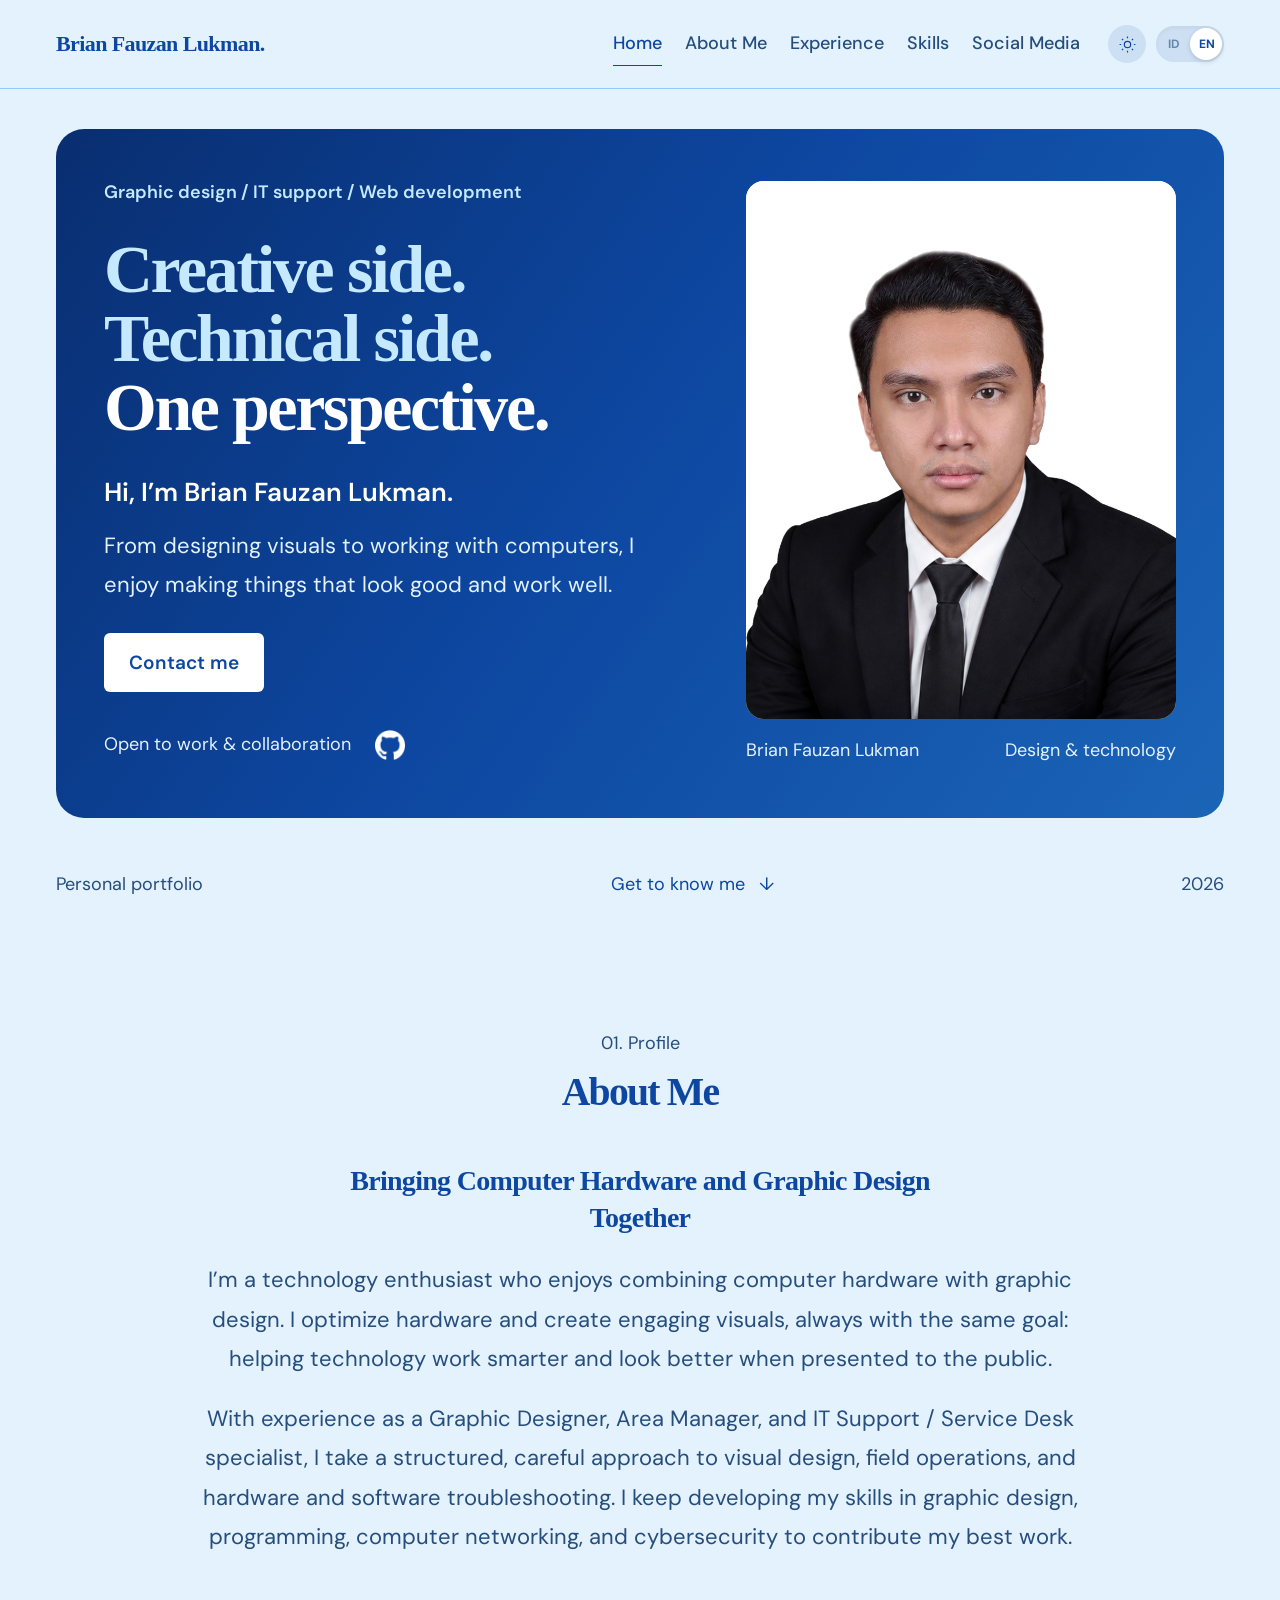
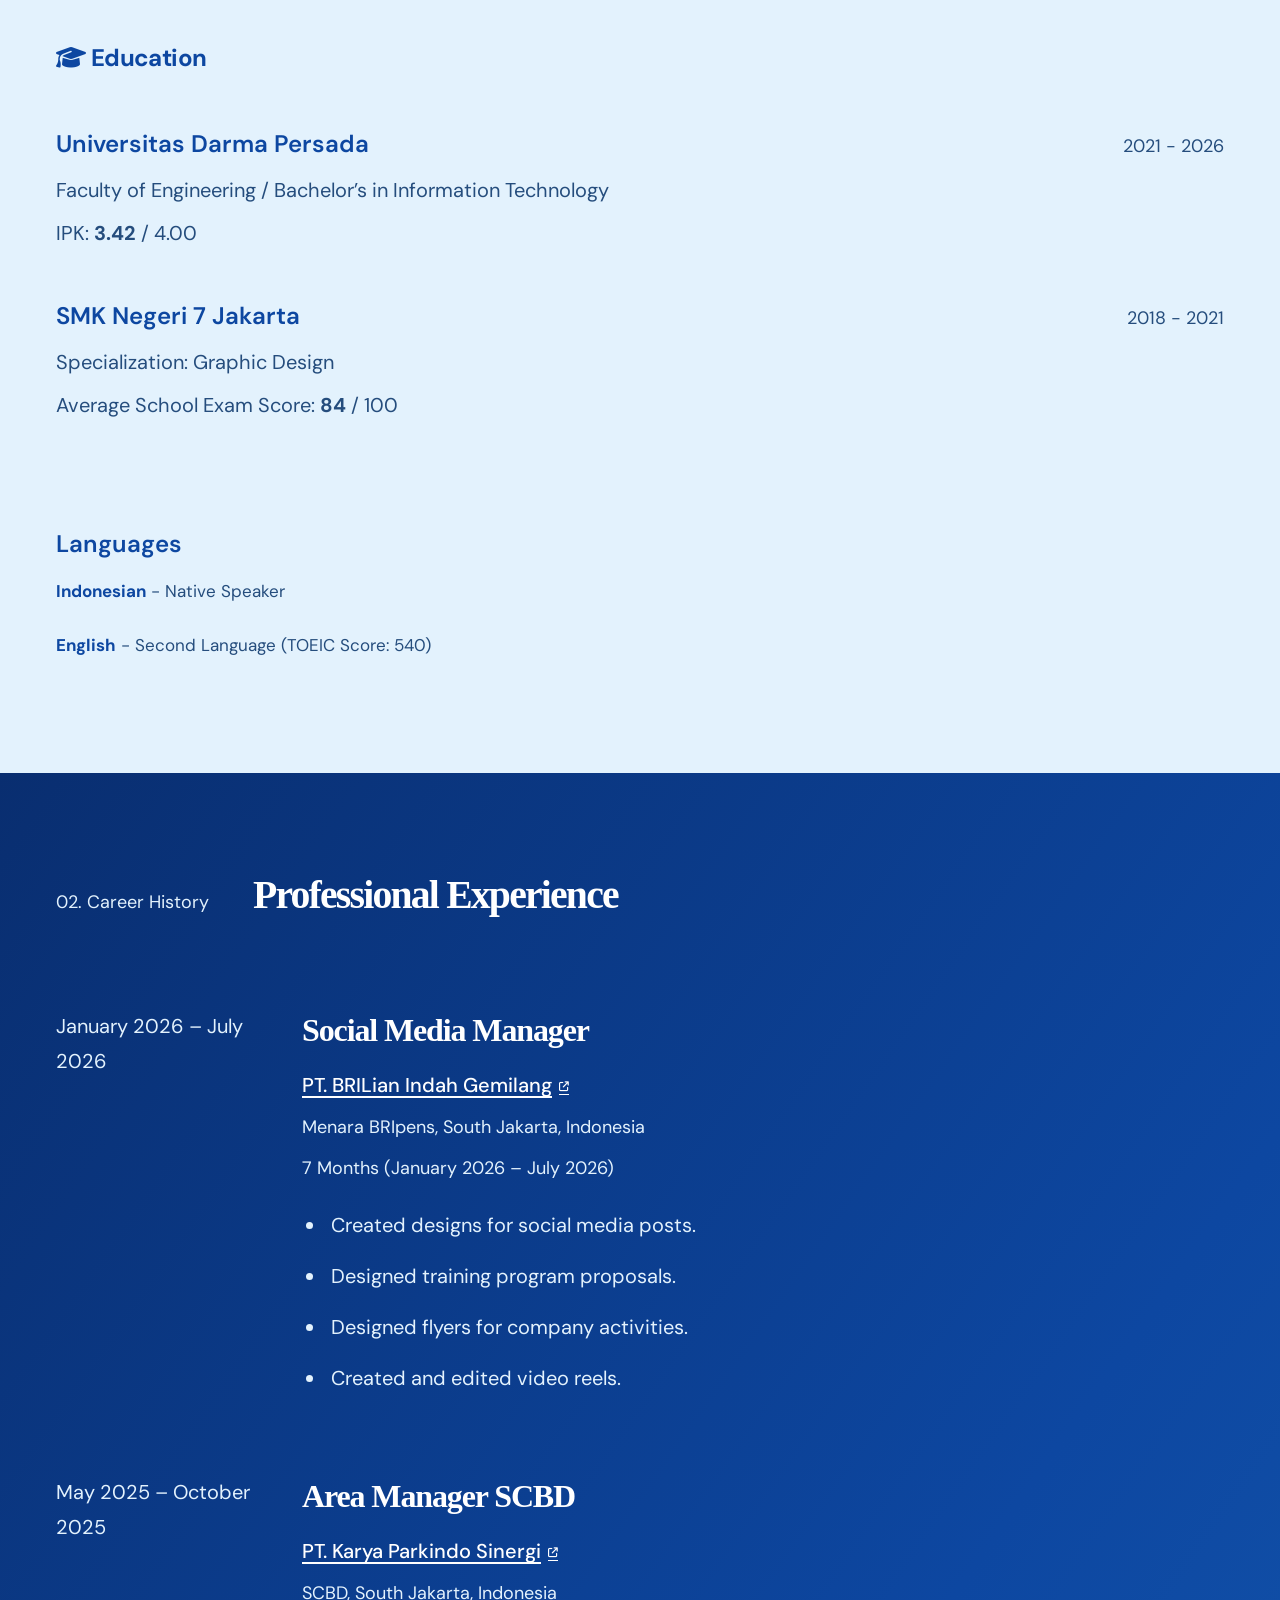
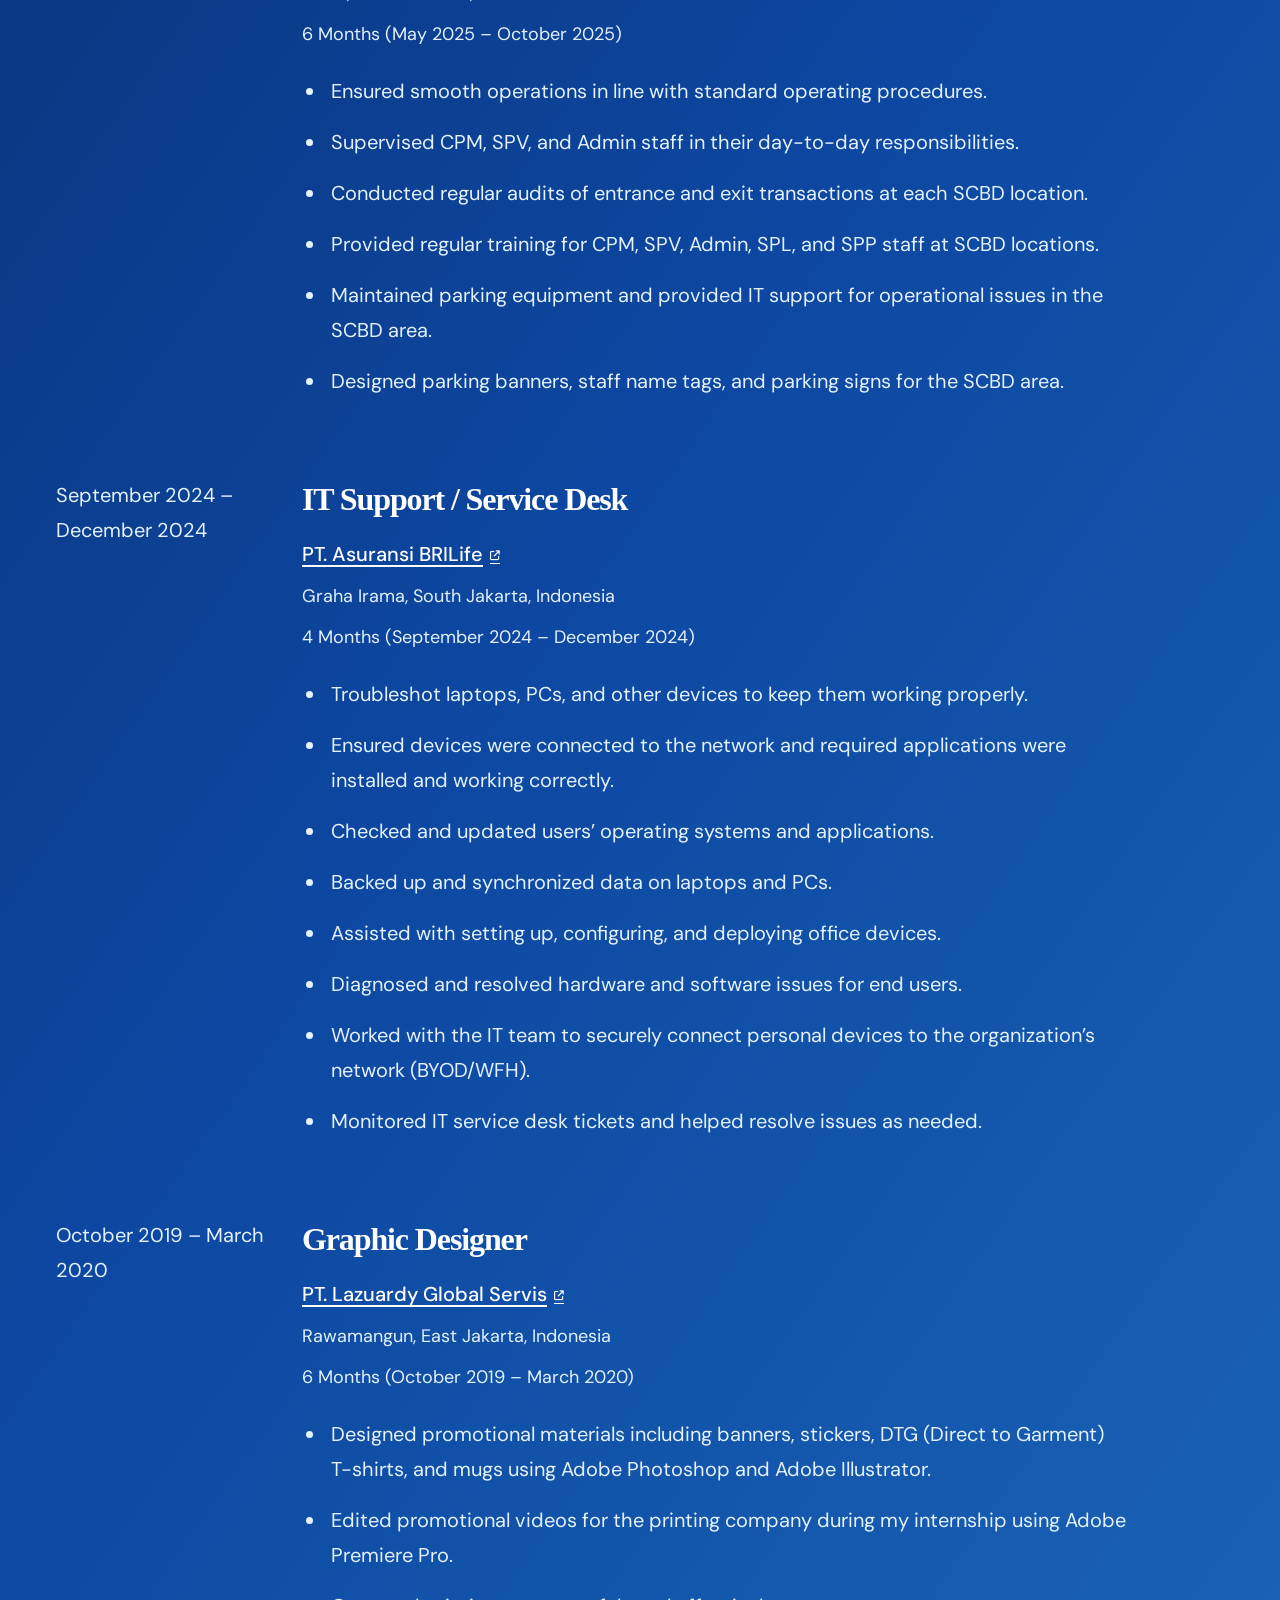
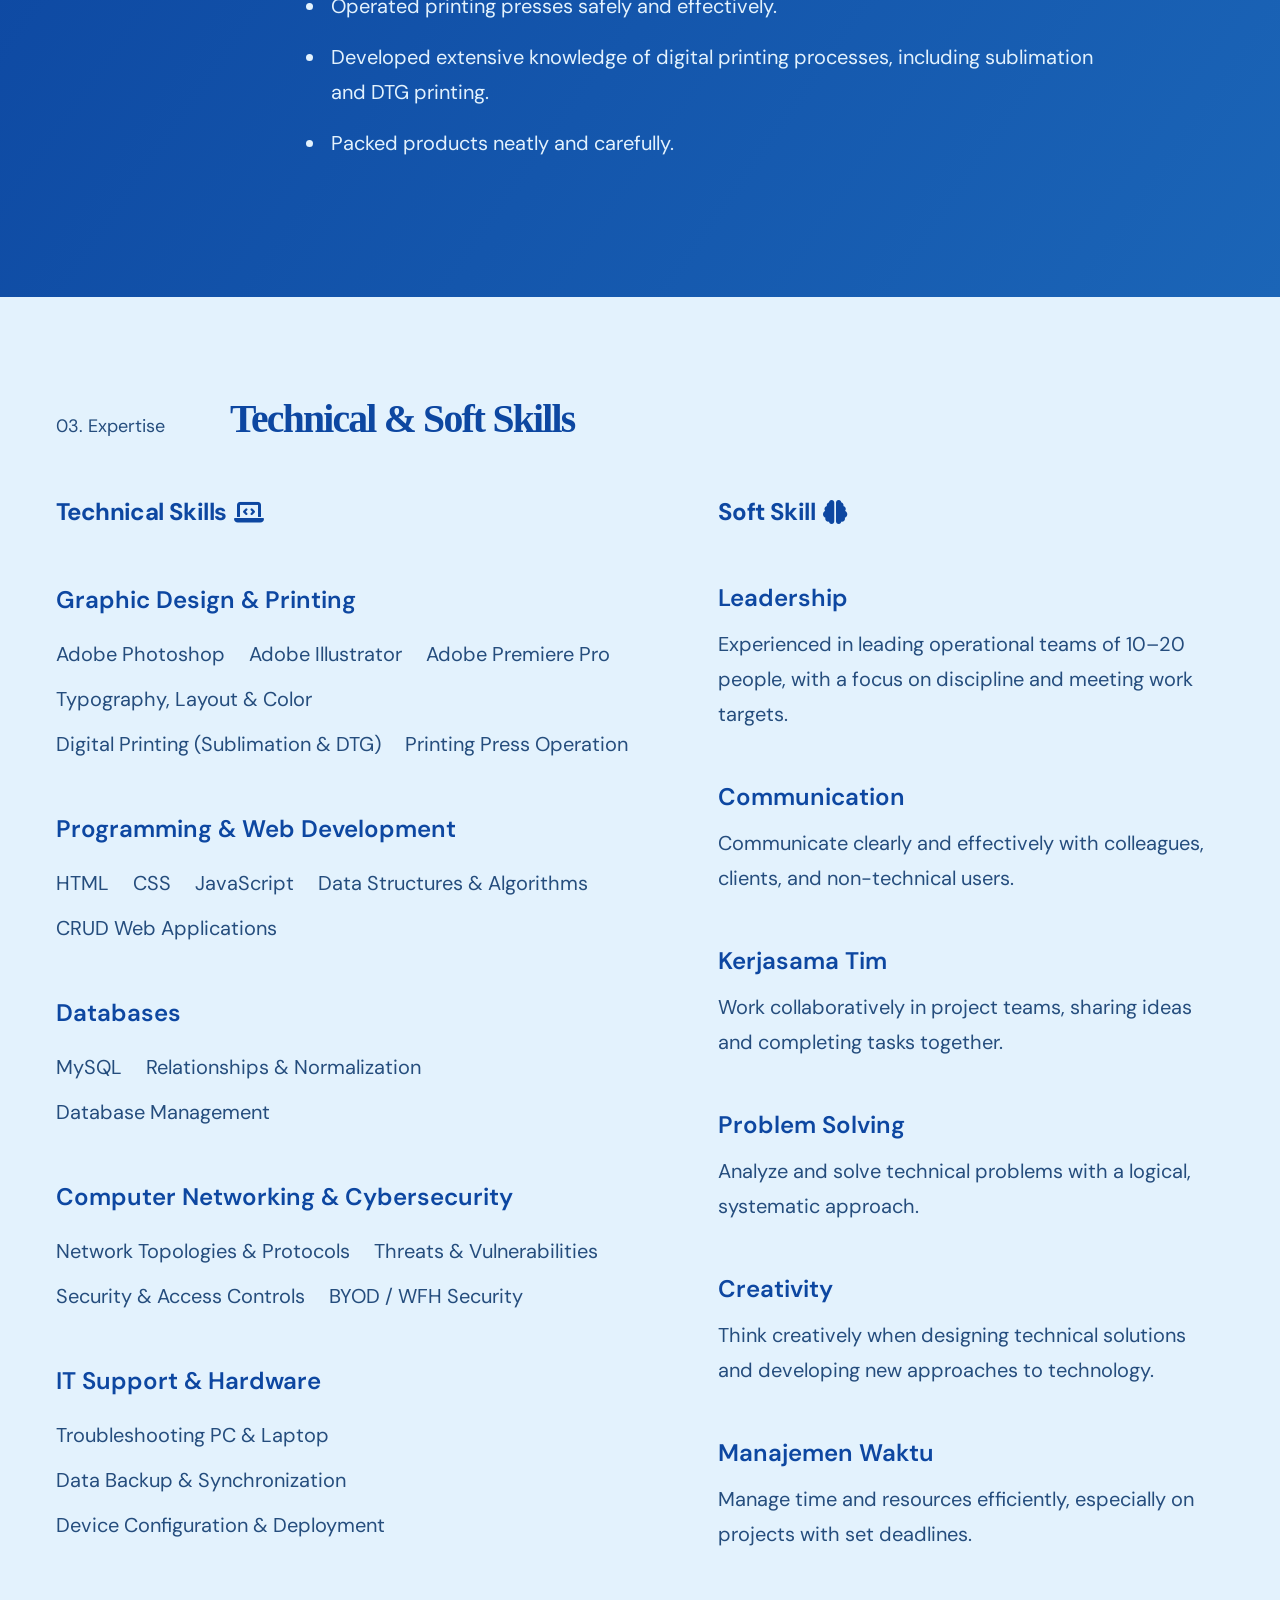
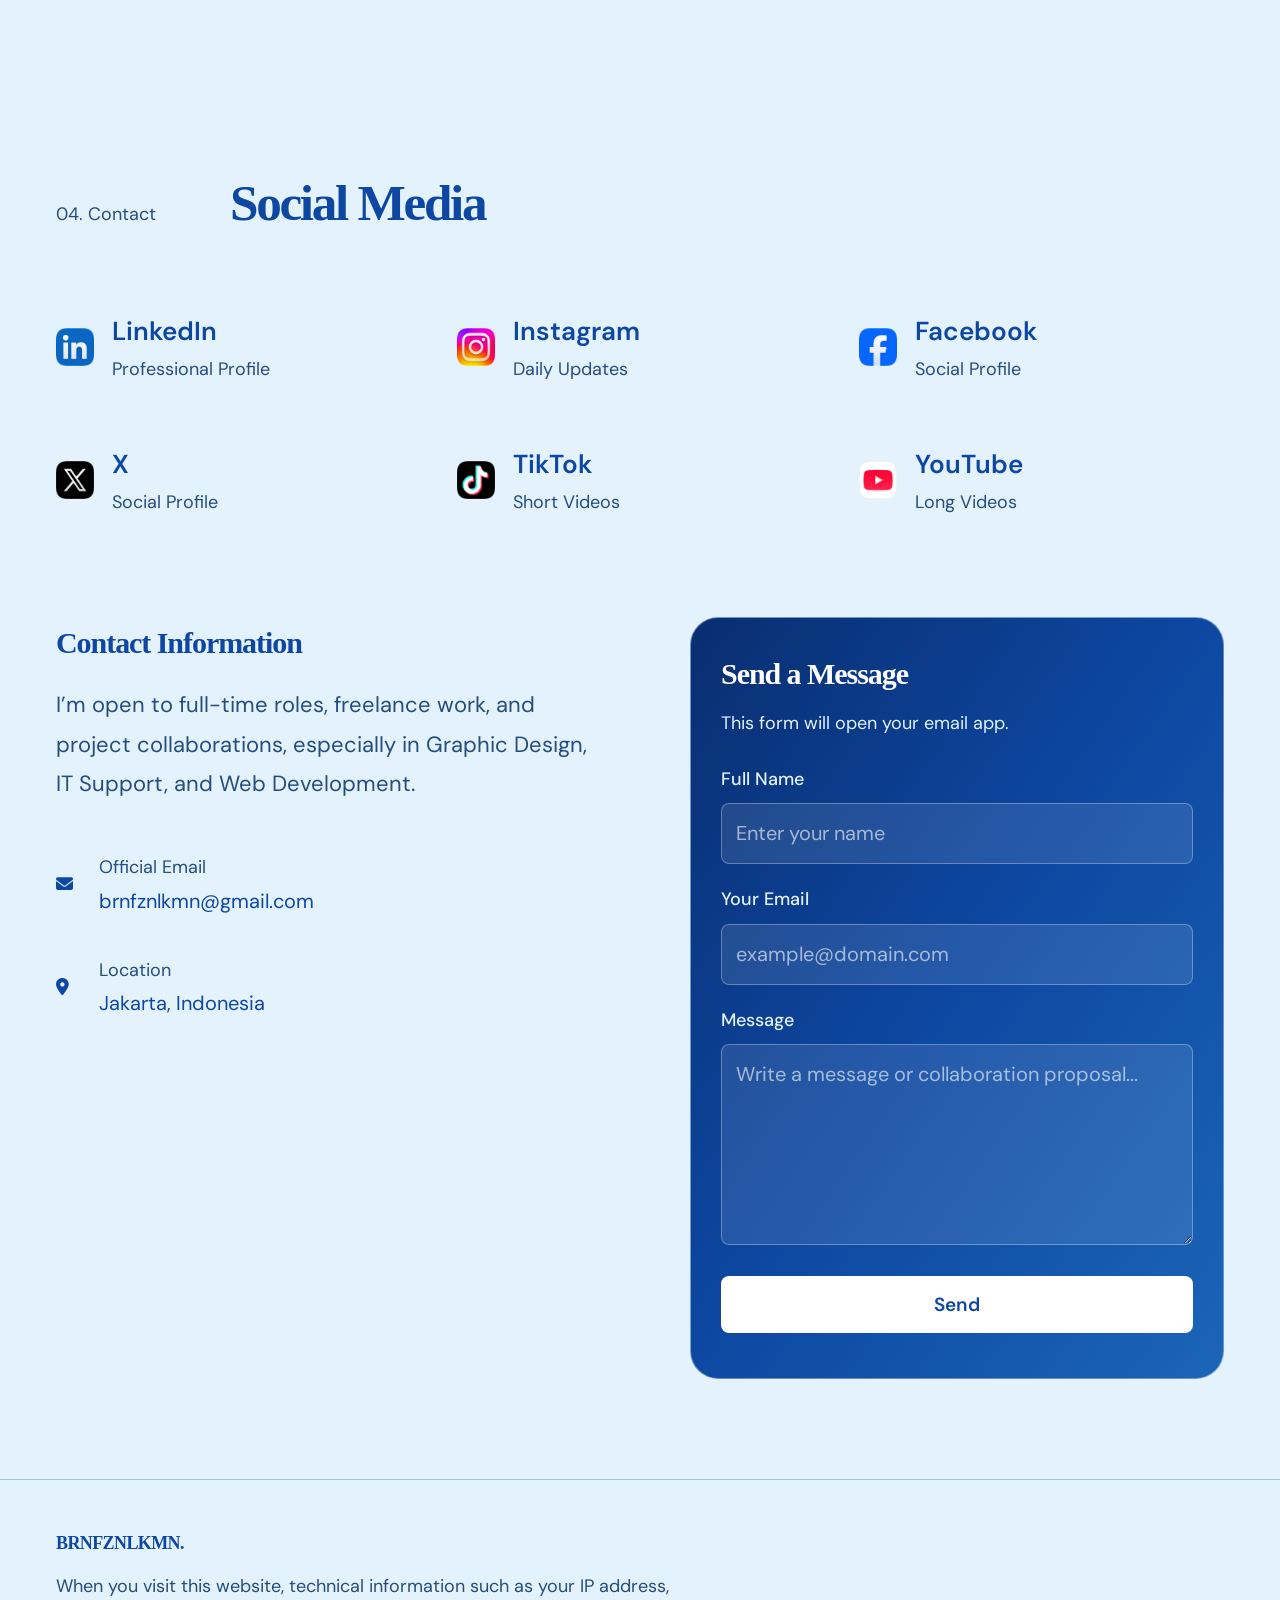
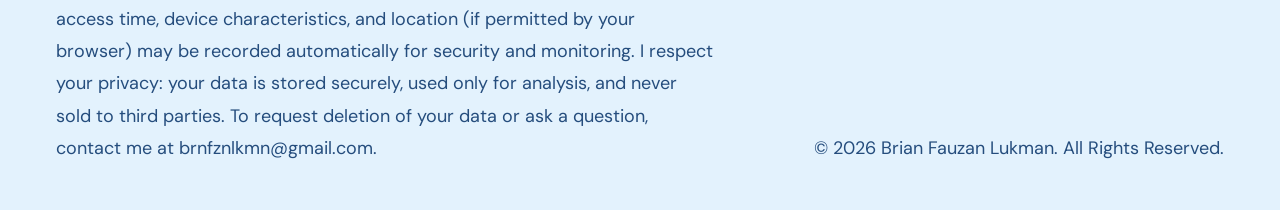
==== index.html @ 9081c6f4 "style: move skill column icons to the right of the text" ====
<!DOCTYPE html>
<html lang="id">

<head>
    <meta charset="UTF-8">
    <script src="language.js?v=languages-layout-12" defer></script>
    <script src="script.js?v=tracking-13" defer></script>
    <script>
        (function () {
            var theme = 'light';
            try { theme = localStorage.getItem('theme') === 'dark' ? 'dark' : 'light'; } catch {}
            document.documentElement.setAttribute('data-theme', theme);
        })();
    </script>
    <meta name="viewport" content="width=device-width, initial-scale=1.0">
    <meta name="description"
        content="Portfolio Profesional Brian Fauzan Lukman - Graphic Designer, IT Support, dan Web Developer. Alumni S1 Teknologi Informasi Universitas Darma Persada.">
    <meta name="author" content="Brian Fauzan Lukman">
    <title>Brian Fauzan Lukman</title>
    <link rel="preload" href="assets/fonts/bricolage-grotesque.woff2" as="font" type="font/woff2" crossorigin>
    <link rel="preload" href="assets/fonts/dm-sans.woff2" as="font" type="font/woff2" crossorigin>
    <link rel="stylesheet" href="https://cdnjs.cloudflare.com/ajax/libs/font-awesome/6.4.0/css/all.min.css">
    <link rel="stylesheet" href="portfolio.css?v=languages-11">
    <link rel="icon" href="assets/favicon.png">

</head>

<body>

    <a class="skip-link" href="#main-content">Langsung ke konten</a>

    <!-- Navigation Header -->
    <header class="navbar" id="navbar">
        <div class="nav-container">
            <a href="#hero" class="nav-logo" id="nav-logo">Brian Fauzan<span> Lukman.</span></a>
            <div class="nav-right-group">
                <nav class="nav-menu" id="nav-menu">
                    <ul>
                        <li><a href="#hero" class="nav-link active" id="link-hero">Beranda</a></li>
                        <li><a href="#about" class="nav-link" id="link-about">Tentang Saya</a></li>
                        <li><a href="#experience" class="nav-link" id="link-experience">Pengalaman</a></li>
                        <li><a href="#skills" class="nav-link" id="link-skills">Keahlian</a></li>
                        <li><a href="#contact" class="nav-link nav-btn" id="link-contact">Sosial Media</a></li>
                    </ul>
                </nav>
                <div class="nav-utilities">
                <button class="theme-toggle-btn" id="theme-toggle" aria-label="Ganti mode tampilan (terang/gelap)">
                    <svg class="theme-icon-sun" width="19" height="19" viewBox="0 0 24 24" fill="none" stroke="currentColor" stroke-width="1.5" aria-hidden="true"><circle cx="12" cy="12" r="4"/><path d="M12 2v2m0 16v2M2 12h2m16 0h2M5 5l1.5 1.5m11 11L19 19M5 19l1.5-1.5m11-11L19 5"/></svg>
                    <svg class="theme-icon-moon" width="19" height="19" viewBox="0 0 24 24" fill="none" stroke="currentColor" stroke-width="1.5" aria-hidden="true"><path d="M20 15.5A8.5 8.5 0 0 1 8.5 4a8.5 8.5 0 1 0 11.5 11.5Z"/></svg>
                </button>
                <button class="language-toggle-btn" id="language-toggle" type="button" aria-label="Ganti bahasa ke English">
                    <span lang="id" class="language-option language-option-id">ID</span>
                    <span class="language-divider" aria-hidden="true">/</span>
                    <span lang="en" class="language-option language-option-en">EN</span>
                </button>
                </div>
                <button class="mobile-nav-toggle" aria-label="Buka menu navigasi" aria-expanded="false" aria-controls="nav-menu" id="mobile-toggle">
                    <span class="bar"></span>
                    <span class="bar"></span>
                    <span class="bar"></span>
                </button>
            </div>
        </div>
    </header>

    <span id="language-status" class="visually-hidden" role="status" aria-live="polite"></span>
    <main id="main-content">
        <!-- Hero Section -->
        <section id="hero" class="hero-section">
            <div class="container hero-grid">
                <div class="hero-content">
                    <p class="hero-kicker">Desain grafis / IT support / Web development</p>
                    <h1 class="hero-title">Sisi kreatif.<br>Sisi teknis.<br><span>Satu perspektif.</span></h1>
                    <p class="hero-subtitle">Hai, saya Brian Fauzan Lukman.</p>
                    <p class="hero-description">
                        Dari merancang visual hingga menangani perangkat komputer, saya senang membuat sesuatu yang enak dilihat dan bekerja dengan baik.
                    </p>
                    <div class="hero-cta-group">
                        <a href="mailto:brnfznlkmn@gmail.com" class="btn btn-primary" id="hero-cta-contact">Hubungi saya</a>
                    </div>
                    <div class="hero-note">
                        <span>Terbuka untuk kesempatan kerja & kolaborasi</span>
                        <a href="https://github.com/brnfznlkmn" target="_blank" rel="noopener noreferrer" id="social-github" style="display:inline-flex; align-items:center; gap:8px;">
                            <img src="assets/icons/GitHub.png" alt="GitHub" style="width:30px; height:30px; filter: brightness(0) invert(1);" class="github-hero-icon">
                        </a>
                    </div>
                </div>
                <div class="hero-image-container">
                    <figure class="portrait">
                        <div class="avatar-wrapper">
                            <img src="assets/brian1.jpeg" alt="Potret Brian Fauzan Lukman" class="avatar-img" id="avatar-img" width="2000" height="2000" fetchpriority="high">
                        </div>
                        <figcaption><span>Brian Fauzan Lukman</span><span>Desain & teknologi</span></figcaption>
                    </figure>
                </div>
            </div>
            <div class="container hero-bottom"><span>Portofolio pribadi</span><a href="#about" id="scroll-to-about">Kenali saya lebih dekat <span aria-hidden="true">↓</span></a><span>2026</span></div>
        </section>

        <!-- About Section -->
        <section id="about" class="about-section section-padding">
            <div class="container">
                <div class="section-header" style="justify-content: center; text-align: center; flex-direction: column; align-items: center; gap: 10px;">
                    <span class="section-tag">01. Profil</span>
                    <h2 class="section-title">Tentang Saya</h2>
                                    </div>
                <!-- Row 1: Bio & Key Stats -->
                <div class="about-overview-grid">
                    <div class="about-bio">
                        <h3 class="about-highlight-title">Memadukan Kekuatan Perangkat Keras Komputer dengan Dunia Kreatif Desain Grafis</h3>
                        <p class="about-p">
                            Saya adalah seorang penggemar teknologi yang senang memadukan kekuatan perangkat keras komputer dengan dunia kreatif desain grafis. Saya dapat mengoptimalkan perangkat keras dan mendesain visual yang menarik, dengan tujuan yang selalu sama: membuat teknologi bekerja lebih cerdas dan terlihat lebih baik untuk dipromosikan ke publik.
                        </p>
                        <p class="about-p">
                            Berbekal pengalaman sebagai Graphic Designer, Area Manager, hingga IT Support / Service Desk, saya terbiasa bekerja secara terstruktur dan teliti dalam menangani desain visual, operasional lapangan, maupun troubleshooting perangkat keras dan lunak. Saya terus mengembangkan kemampuan di bidang desain grafis, pemrograman, jaringan komputer, dan keamanan siber untuk memberikan kontribusi terbaik.
                        </p>
                    </div>
                </div>

                <!-- Row 2: Detailed Cards Grid -->
                <div class="about-details-grid">
                    <!-- Left Column: Education -->
                    <div class="education-column">
                        <h4 class="sub-section-title"><i class="fa-solid fa-graduation-cap"></i> Riwayat Pendidikan</h4>
                        <div class="education-card-container">
                            <a href="https://unsada.ac.id/" class="edu-card" target="_blank" rel="noopener noreferrer">
                                <div class="edu-logo-wrapper">
                                    <i class="fa-solid fa-university"></i>
                                </div>
                                <div class="edu-details">
                                    <div class="edu-header">
                                        <h5>Universitas Darma Persada</h5>
                                        <span class="badge badge-accent">2021 - 2026</span>
                                    </div>
                                    <p class="edu-sub">Fakultas Teknik — S1 Teknologi Informasi</p>
                                    <p class="edu-score">IPK: <strong>3.42</strong> / 4.00</p>
                                </div>
                            </a>
                            <a href="https://smkn7jakarta.sch.id/" class="edu-card" target="_blank" rel="noopener noreferrer">
                                <div class="edu-logo-wrapper">
                                    <i class="fa-solid fa-school"></i>
                                </div>
                                <div class="edu-details">
                                    <div class="edu-header">
                                        <h5>SMK Negeri 7 Jakarta</h5>
                                        <span class="badge">2018 - 2021</span>
                                    </div>
                                    <p class="edu-sub">Kompetensi Keahlian: Desain Grafis</p>
                                    <p class="edu-score">Rata-rata Ujian Sekolah: <strong>84</strong> / 100</p>
                                </div>
                            </a>
                        </div>
                    </div>

                    <div class="skills-info-column">
                        <div class="about-cards-subgrid">

                            <div class="about-interactive-card full-width-card">
                                <div class="card-icon-header text-teal">
                                    <i class="fa-solid fa-language"></i>
                                </div>
                                <h3>Bahasa</h3>
                                <ul class="clean-list" style="display:flex;flex-direction:column;gap:12px;">
                                    <li style="font-size: 17px; color: var(--muted);"><strong style="color: var(--ink);">Bahasa Indonesia</strong> - <span>Aktif (Native)</span></li>
                                    <li style="font-size: 17px; color: var(--muted);"><strong style="color: var(--ink);">Bahasa Inggris</strong> - <span>Bahasa Kedua (Skor TOEIC 540)</span></li>
                                </ul>
                            </div>
                        </div>
                    </div>
                </div>
            </div>
        </section>

        <!-- Experience Section -->
        <section id="experience" class="experience-section section-padding alt-bg">
            <div class="container">
                <div class="section-header">
                    <span class="section-tag">02. Riwayat Karir</span>
                    <h2 class="section-title">Pengalaman Profesional</h2>
                                    </div>

                <div class="timeline">

                    <!-- Timeline Item 1 - Graphic Designer / Social Media Manager -->
                    <div class="timeline-item">
                                                <div class="timeline-date">Januari 2026 – Juli 2026</div>

                        <div class="timeline-content card-glow">

                            <div class="timeline-header">
                                <h3 class="job-title">Social Media Manager</h3>
                                <h4 class="company-name"><a href="https://bridgeindonesia.id/" target="_blank" rel="noopener noreferrer">PT. BRILian Indah Gemilang <i class="fa-solid fa-arrow-up-right-from-square"></i></a></h4>
                            </div>

                            <span class="location-badge">
                                <i class="fa-solid fa-location-arrow"></i>
                                Menara BRIpens, Jakarta Selatan, Indonesia
                            </span>

                            <div class="duration-badge">
                                <i class="fa-regular fa-clock"></i>
                                7 Bulan (Januari 2026 – Juli 2026)
                            </div>

                            <ul class="job-duties">
                                <li>
                                    Membuat desain untuk keperluan posting digital di sosial media.
                                </li>
                                <li>
                                    Membuat desain proposal training program.
                                </li>
                                <li>
                                    Desain flyer untuk kegiatan perusahaan.
                                </li>
                                <li>
                                    Membuat konten reels & mengedit video reels.
                                </li>
                            </ul>

                        </div>
                    </div>

                    <!-- Timeline Item 2 - Area Manager SCBD -->
                    <div class="timeline-item">
                                                <div class="timeline-date">Mei 2025 – Oktober 2025</div>

                        <div class="timeline-content card-glow">

                            <div class="timeline-header">
                                <h3 class="job-title">Area Manager SCBD</h3>
                                <h4 class="company-name"><a href="https://www.instagram.com/asiaparking.indonesia/" target="_blank" rel="noopener noreferrer">PT. Karya Parkindo Sinergi <i class="fa-solid fa-arrow-up-right-from-square"></i></a></h4>
                            </div>

                            <span class="location-badge">
                                <i class="fa-solid fa-location-arrow"></i>
                                SCBD, Jakarta Selatan, Indonesia
                            </span>

                            <div class="duration-badge">
                                <i class="fa-regular fa-clock"></i>
                                6 Bulan (Mei 2025 – Oktober 2025)
                            </div>

                            <ul class="job-duties">
                                <li>
                                    Memastikan operasional berjalan lancar sesuai SOP yang berlaku.
                                </li>
                                <li>
                                    Melakukan pengawasan terhadap CPM, SPV, dan Admin dalam melaksanakan tugas dan fungsinya.
                                </li>
                                <li>
                                    Melakukan audit rutin di setiap lokasi SCBD terkait transaksi di pintu masuk dan keluar sesuai sistem.
                                </li>
                                <li>
                                    Melakukan training rutin terhadap setiap CPM, SPV, Admin, SPL, dan SPP untuk lokasi SCBD.
                                </li>
                                <li>
                                    Melakukan maintenance asset parkir & sebagai IT Support jika terjadi masalah operasional pada area SCBD.
                                </li>
                                <li>
                                    Membuat desain banner parkir, nametag petugas, dan rambu parkir pada area SCBD.
                                </li>
                            </ul>

                        </div>
                    </div>

                    <!-- Timeline Item 3 - IT Support / Service Desk -->
                    <div class="timeline-item">
                                                <div class="timeline-date">September 2024 – Desember 2024</div>

                        <div class="timeline-content card-glow">

                            <div class="timeline-header">
                                <h3 class="job-title">IT Support / Service Desk</h3>
                                <h4 class="company-name"><a href="https://www.brilife.co.id/en/web/guest/about-us" target="_blank" rel="noopener noreferrer">PT. Asuransi BRILife <i class="fa-solid fa-arrow-up-right-from-square"></i></a></h4>
                            </div>

                            <span class="location-badge">
                                <i class="fa-solid fa-location-arrow"></i>
                                Graha Irama, Jakarta Selatan, Indonesia
                            </span>

                            <div class="duration-badge">
                                <i class="fa-regular fa-clock"></i>
                                4 Bulan (September 2024 – Desember 2024)
                            </div>

                            <ul class="job-duties">
                                <li>
                                    Membantu troubleshooting masalah pada laptop, PC, dan perangkat lainnya serta memastikan perangkat berfungsi normal.
                                </li>
                                <li>
                                    Memastikan semua perangkat terhubung ke jaringan dan aplikasi yang digunakan telah terinstal serta berfungsi sebagaimana mestinya.
                                </li>
                                <li>
                                    Melakukan pengecekan dan pembaruan sistem operasi serta aplikasi yang dijalankan oleh pengguna.
                                </li>
                                <li>
                                    Backup data dan sinkronisasi data pada laptop serta PC.
                                </li>
                                <li>
                                    Membantu pengaturan, konfigurasi, dan penyebaran perangkat kantor.
                                </li>
                                <li>
                                    Mendiagnosis dan menyelesaikan masalah perangkat keras maupun perangkat lunak untuk pengguna akhir.
                                </li>
                                <li>
                                    Berkolaborasi dengan tim TI untuk mengintegrasikan perangkat pribadi ke dalam jaringan organisasi secara aman (BYOD/WFH).
                                </li>
                                <li>
                                    Memantau tiket meja layanan TI dan membantu masalah bila diperlukan.
                                </li>
                            </ul>

                        </div>
                    </div>

                    <!-- Timeline Item 4 - Desain Grafis -->
                    <div class="timeline-item internship-item">
                                                <div class="timeline-date">Oktober 2019 – Maret 2020</div>

                        <div class="timeline-content card-glow">

                            <div class="timeline-header">
                                <h3 class="job-title">Graphic Designer</h3>
                                <h4 class="company-name"><a href="https://www.instagram.com/lazuardyglobalservis/" target="_blank" rel="noopener noreferrer">PT. Lazuardy Global Servis <i class="fa-solid fa-arrow-up-right-from-square"></i></a></h4>
                            </div>

                            <span class="location-badge">
                                <i class="fa-solid fa-location-arrow"></i>
                                Rawamangun, Jakarta Timur, Indonesia
                            </span>

                            <div class="duration-badge">
                                <i class="fa-regular fa-clock"></i>
                                6 Bulan (Oktober 2019 – Maret 2020)
                            </div>

                            <ul class="job-duties">
                                <li>
                                    Mendesain berbagai media promosi seperti banner, sticker, kaos DTG (Direct to Garment) printing, dan gelas mug menggunakan Adobe Photoshop dan Adobe Illustrator.
                                </li>
                                <li>
                                    Mengedit video promosi tempat percetakan magang menggunakan Adobe Premiere Pro.
                                </li>
                                <li>
                                    Mengoperasikan alat mesin press cetak dengan aman dan efektif.
                                </li>
                                <li>
                                    Memiliki pengetahuan luas tentang proses digital printing, termasuk sublimasi dan DTG printing.
                                </li>
                                <li>
                                    Mengemas produk dengan rapi dan baik.
                                </li>
                            </ul>

                        </div>
                    </div>

                </div>
            </div>
        </section>

        <!-- Skills Section -->
        <section id="skills" class="skills-section section-padding alt-bg">
            <div class="container">

                <div class="section-header">
                    <span class="section-tag">03. Kompetensi</span>
                    <h2 class="section-title">Keahlian & Soft Skill</h2>
                                    </div>

                <div class="skills-grid">

                    <!-- COLUMN 1: SKILLS -->
                    <div class="skills-column">

                        <h3 class="column-title" style="display: flex; align-items: center; gap: 8px;">
                            Keahlian Teknis
                            <i class="fa-solid fa-laptop-code"></i>
                        </h3>

                        <!-- Desain Grafis -->
                        <div class="skills-group">

                            <h4 class="group-title">
                                Desain Grafis & Percetakan
                            </h4>

                            <div class="skills-badges">

                                <span class="skill-badge">
                                    <i class="fa-brands fa-adobe text-red"></i>
                                    Adobe Photoshop
                                </span>

                                <span class="skill-badge">
                                    <i class="fa-solid fa-pen-nib text-orange"></i>
                                    Adobe Illustrator
                                </span>

                                <span class="skill-badge">
                                    <i class="fa-solid fa-film text-purple"></i>
                                    Adobe Premiere Pro
                                </span>

                                <span class="skill-badge">
                                    <i class="fa-solid fa-swatchbook"></i>
                                    Tipografi, Layout & Warna
                                </span>

                                <span class="skill-badge">
                                    <i class="fa-solid fa-print"></i>
                                    Digital Printing (Sublimasi & DTG)
                                </span>

                                <span class="skill-badge">
                                    <i class="fa-solid fa-box-open"></i>
                                    Operasional Mesin Press Cetak
                                </span>

                            </div>

                        </div>

                        <!-- Pemrograman & Web -->
                        <div class="skills-group">

                            <h4 class="group-title">
                                Pemrograman & Pengembangan Web
                            </h4>

                            <div class="skills-badges">

                                <span class="skill-badge">
                                    <i class="fa-brands fa-html5 text-red"></i>
                                    HTML
                                </span>

                                <span class="skill-badge">
                                    <i class="fa-brands fa-css3-alt text-blue"></i>
                                    CSS
                                </span>

                                <span class="skill-badge">
                                    <i class="fa-brands fa-js text-yellow"></i>
                                    JavaScript
                                </span>

                                <span class="skill-badge">
                                    <i class="fa-solid fa-diagram-project"></i>
                                    Struktur Data & Algoritma
                                </span>

                                <span class="skill-badge">
                                    <i class="fa-solid fa-arrows-rotate"></i>
                                    Aplikasi Web CRUD
                                </span>

                            </div>

                        </div>

                        <!-- Basis Data -->
                        <div class="skills-group">

                            <h4 class="group-title">
                                Basis Data
                            </h4>

                            <div class="skills-badges">

                                <span class="skill-badge">
                                    <i class="fa-solid fa-database"></i>
                                    MySQL
                                </span>

                                <span class="skill-badge">
                                    <i class="fa-solid fa-diagram-project"></i>
                                    Relasi & Normalisasi
                                </span>

                                <span class="skill-badge">
                                    <i class="fa-solid fa-server"></i>
                                    Manajemen Database
                                </span>

                            </div>

                        </div>

                        <!-- Jaringan & Cyber Security -->
                        <div class="skills-group">

                            <h4 class="group-title">
                                Jaringan Komputer & Cyber Security
                            </h4>

                            <div class="skills-badges">

                                <span class="skill-badge">
                                    <i class="fa-solid fa-network-wired"></i>
                                    Topologi & Protokol Jaringan
                                </span>

                                <span class="skill-badge">
                                    <i class="fa-solid fa-shield-halved"></i>
                                    Threats & Vulnerabilities
                                </span>

                                <span class="skill-badge">
                                    <i class="fa-solid fa-user-shield"></i>
                                    Kontrol Keamanan & Akses
                                </span>

                                <span class="skill-badge">
                                    <i class="fa-solid fa-house-laptop"></i>
                                    BYOD / WFH Security
                                </span>

                            </div>

                        </div>

                        <!-- IT Support -->
                        <div class="skills-group">

                            <h4 class="group-title">
                                IT Support & Hardware
                            </h4>

                            <div class="skills-badges">

                                <span class="skill-badge">
                                    <i class="fa-solid fa-computer"></i>
                                    Troubleshooting PC & Laptop
                                </span>

                                <span class="skill-badge">
                                    <i class="fa-solid fa-arrows-rotate"></i>
                                    Backup & Sinkronisasi Data
                                </span>

                                <span class="skill-badge">
                                    <i class="fa-solid fa-gears"></i>
                                    Konfigurasi & Deployment Perangkat
                                </span>

                            </div>

                        </div>

                    </div>

                    <!-- COLUMN 2: CERTIFICATIONS -->
                    <div class="skills-column">

                        <h3 class="column-title" style="display: flex; align-items: center; gap: 8px;">
                            Soft Skill
                            <i class="fa-solid fa-brain"></i>
                        </h3>

                        <div class="certifications-list">

                            <!-- SOFT SKILL 1 -->
                            <div class="cert-item">

                                <div class="cert-icon-wrapper">
                                    <i class="fa-solid fa-users"></i>
                                </div>

                                <div class="cert-info">

                                    <h4>
                                        Leadership
                                    </h4>

                                    <p class="cert-issuer">
                                        Berpengalaman memimpin tim operasional 10–20 personil dengan fokus pada pembinaan disiplin dan pencapaian target kerja.
                                    </p>

                                    <span class="badge">
                                        Soft Skill
                                    </span>

                                </div>

                            </div>

                            <!-- SOFT SKILL 2 -->
                            <div class="cert-item">

                                <div class="cert-icon-wrapper">
                                    <i class="fa-solid fa-comments"></i>
                                </div>

                                <div class="cert-info">

                                    <h4>
                                        Kemampuan Komunikasi
                                    </h4>

                                    <p class="cert-issuer">
                                        Mampu berkomunikasi efektif dengan rekan kerja, klien, maupun pengguna non-teknis secara jelas dan mudah dimengerti.
                                    </p>

                                    <span class="badge">
                                        Soft Skill
                                    </span>

                                </div>

                            </div>

                            <!-- SOFT SKILL 3 -->
                            <div class="cert-item">

                                <div class="cert-icon-wrapper">
                                    <i class="fa-solid fa-people-group"></i>
                                </div>

                                <div class="cert-info">

                                    <h4>
                                        Kerjasama Tim
                                    </h4>

                                    <p class="cert-issuer">
                                        Mampu bekerja kolaboratif dalam tim proyek, berbagi ide, dan menyelesaikan tugas secara bersama-sama.
                                    </p>

                                    <span class="badge">
                                        Soft Skill
                                    </span>

                                </div>

                            </div>

                            <!-- SOFT SKILL 4 -->
                            <div class="cert-item">

                                <div class="cert-icon-wrapper">
                                    <i class="fa-solid fa-puzzle-piece"></i>
                                </div>

                                <div class="cert-info">

                                    <h4>
                                        Pemecahan Masalah
                                    </h4>

                                    <p class="cert-issuer">
                                        Mampu menganalisis dan mengatasi masalah teknis dengan pendekatan yang logis dan sistematis.
                                    </p>

                                    <span class="badge">
                                        Soft Skill
                                    </span>

                                </div>

                            </div>

                            <!-- SOFT SKILL 5 -->
                            <div class="cert-item">

                                <div class="cert-icon-wrapper">
                                    <i class="fa-solid fa-lightbulb"></i>
                                </div>

                                <div class="cert-info">

                                    <h4>
                                        Kreativitas
                                    </h4>

                                    <p class="cert-issuer">
                                        Berpikir kreatif dalam merancang solusi teknis untuk tantangan tertentu dan mengembangkan inovasi di bidang teknologi.
                                    </p>

                                    <span class="badge">
                                        Soft Skill
                                    </span>

                                </div>

                            </div>

                            <!-- SOFT SKILL 6 -->
                            <div class="cert-item">

                                <div class="cert-icon-wrapper">
                                    <i class="fa-regular fa-clock"></i>
                                </div>

                                <div class="cert-info">

                                    <h4>
                                        Manajemen Waktu
                                    </h4>

                                    <p class="cert-issuer">
                                        Mampu mengatur waktu dan sumber daya secara efisien, terutama saat menangani proyek dengan batas waktu tertentu.
                                    </p>

                                    <span class="badge">
                                        Soft Skill
                                    </span>

                                </div>

                            </div>

                        </div>

                    </div>

                </div>

            </div>
        </section>

        <!-- Contact Section -->
        <section id="contact" class="contact-section section-padding">
            <div class="container">
                <div class="section-header">
                    <span class="section-tag">04. Hubungi</span>
                    <h2 class="section-title">Sosial Media</h2>
                                    </div>

                <!-- Grid Kartu Sosial Media -->
                <div class="social-grid">
                    <a class="social-card" href="https://www.linkedin.com/in/brnfznlkmn/" target="_blank" rel="noopener">
                        <div class="social-icon"><img src="assets/icons/LinkedIn.png" alt="" style="width: 100%; height: 100%; object-fit: contain;"></div>
                        <div class="social-info"><h4>LinkedIn</h4><p>Halaman Profesional</p></div>
                    </a>

                    <a class="social-card" href="https://www.instagram.com/brnfznlkmn" target="_blank" rel="noopener">
                        <div class="social-icon"><img src="assets/icons/Instagram.png" alt="" style="width: 100%; height: 100%; object-fit: contain;"></div>
                        <div class="social-info"><h4>Instagram</h4><p>Halaman Harian</p></div>
                    </a>

                    <a class="social-card" href="https://www.facebook.com/brnfznlkmn/" target="_blank" rel="noopener">
                        <div class="social-icon"><img src="assets/icons/Facebook.png" alt="" style="width: 100%; height: 100%; object-fit: contain;"></div>
                        <div class="social-info"><h4>Facebook</h4><p>Halaman Sosial</p></div>
                    </a>

                    <a class="social-card" href="https://x.com/brnfznlkmn" target="_blank" rel="noopener">
                        <div class="social-icon"><img src="assets/icons/x.png" alt="" style="width: 100%; height: 100%; object-fit: contain;"></div>
                        <div class="social-info"><h4>X</h4><p>Halaman Sosial</p></div>
                    </a>

                    <a class="social-card" href="https://www.tiktok.com/@brnfznlkmn_" target="_blank" rel="noopener">
                        <div class="social-icon"><img src="assets/icons/TikTok.png" alt="" style="width: 100%; height: 100%; object-fit: contain;"></div>
                        <div class="social-info"><h4>TikTok</h4><p>Video Pendek</p></div>
                    </a>

                    <a class="social-card" href="http://yt.openinapp.co/86d8g" target="_blank" rel="noopener">
                        <div class="social-icon"><img src="assets/icons/YouTube.png" alt="" style="width: 100%; height: 100%; object-fit: contain;"></div>
                        <div class="social-info"><h4>YouTube</h4><p>Video Panjang</p></div>
                    </a>
                </div>

                <div class="contact-grid">
                    <!-- Contact Info Panel -->
                    <div class="contact-info-panel">
                        <h3 class="contact-panel-title">Informasi Kontak</h3>
                        <p class="contact-panel-p">
                            Saya terbuka untuk kesempatan kerja full-time, freelance, maupun kolaborasi proyek
                            khususnya di bidang Desain Grafis, IT Support, dan Web Development.
                        </p>

                        <div class="contact-links-list">
                            <a href="mailto:brnfznlkmn@gmail.com" class="contact-link-card" id="contact-mail-card">
                                <div class="contact-icon text-red">
                                    <i class="fa-solid fa-envelope"></i>
                                </div>
                                <div class="contact-text">
                                    <p class="label">Email Resmi</p>
                                    <p class="value">brnfznlkmn@gmail.com</p>
                                </div>
                            </a>

                            <a href="https://www.google.com/maps/place/Jakarta,+Indonesia/@-6.1940193,106.8271991,58791m/data=!3m1!1e3!4m6!3m5!1s0x2e69f3e945e34b9d:0x5371bf0fdad786a2!8m2!3d-6.1944491!4d106.8229198!16zL20vMDQ0cnY?entry=ttu&g_ep=EgoyMDI2MDgxNy4wIKXMDSoASAFQAw%3D%3D" class="contact-link-card" target="_blank" rel="noopener noreferrer">
                                <div class="contact-icon text-teal">
                                    <i class="fa-solid fa-location-dot"></i>
                                </div>
                                <div class="contact-text">
                                    <p class="label">Lokasi</p>
                                    <p class="value">Jakarta, Indonesia</p>
                                </div>
                            </a>
                        </div>
                    </div>

                    <!-- Contact Form Card -->
                    <div class="contact-form-card card-glow">
                        <h3 class="contact-panel-title">Kirim Pesan</h3>
                        <p class="form-hint">Formulir ini akan membuka aplikasi email Anda.</p>
                        <form id="contact-form">
                            <div class="form-group">
                                <label for="name" class="form-label">Nama Lengkap</label>
                                <input type="text" id="name" name="name" class="form-control"
                                    placeholder="Masukkan nama Anda" required>
                            </div>
                            <div class="form-group">
                                <label for="email" class="form-label">Email Anda</label>
                                <input type="email" id="email" name="email" class="form-control"
                                    placeholder="contoh@domain.com" required>
                            </div>
                            <div class="form-group">
                                <label for="message" class="form-label">Pesan</label>
                                <textarea id="message" name="message" rows="5" class="form-control"
                                    placeholder="Tuliskan pesan atau penawaran kerja sama..." required></textarea>
                            </div>
                            <button type="submit" class="btn btn-primary btn-block" id="form-submit-btn">
                                Kirim
                            </button>
                            <div id="form-status" class="form-status" role="status" aria-live="polite"></div>
                        </form>
                    </div>
                </div>
            </div>
        </section>
    </main>

    <!-- Footer -->
    <footer class="footer">
        <div class="container footer-content">
            <div class="footer-left">
                <a href="#hero" class="footer-logo">BRNFZNLKMN<span>.</span></a>
                <p>"Saat Anda mengakses situs web ini, informasi teknis tertentu—seperti alamat IP, waktu akses, karakteristik perangkat, dan data lokasi (jika diizinkan oleh browser Anda)—mungkin dicatat secara otomatis untuk tujuan keamanan dan pemantauan. Saya menghargai privasi Anda: data Anda disimpan dengan aman, digunakan semata-mata untuk analisis, dan tidak pernah dijual kepada pihak ketiga. Jika Anda ingin meminta penghapusan data atau memiliki pertanyaan, silakan hubungi saya melalui email (brnfznlkmn@gmail.com)."</p>
            </div>
            <div class="footer-right">
                <p>&copy; 2026 Brian Fauzan Lukman. All Rights Reserved.</p>
            </div>
        </div>
    </footer>

    <!-- Back to Top Button -->
    <button id="back-to-top" class="back-to-top" aria-label="Kembali ke atas">
        <span aria-hidden="true">↑</span>
    </button>
</body>

</html>
---- portfolio.css ----
@font-face {
    font-family: 'Bricolage Grotesque';
    src: url('assets/fonts/bricolage-grotesque.woff2') format('woff2');
    font-weight: 400 800;
    font-style: normal;
    font-display: swap;
}
@font-face {
    font-family: 'DM Sans';
    src: url('assets/fonts/dm-sans.woff2') format('woff2');
    font-weight: 400 700;
    font-style: normal;
    font-display: swap;
}
:root {
    color-scheme: light;
    --paper: #e3f2fd;
    --surface: #ffffff;
    --ink: #0d47a1;
    --muted: #254d7d;
    --line: #90caf9;
    --accent: #0d47a1;
    --button-text: #ffffff;
    --hero-ink: #c5e9ff;
    --hero-muted: #e3f2fd;
    --font-display: 'Bricolage Grotesque', 'Arial Black', sans-serif;
    --font-serif: 'Georgia', 'Playfair Display', ui-serif, serif;
    --font-primary: 'DM Sans', sans-serif;
}
:root[data-theme="dark"] {
    color-scheme: dark;
    --paper: #000000;
    --surface: #000000;
    --ink: #ffffff;
    --muted: #e1e5ec;
    --line: #414957;
    --accent: #90caf9;
    --button-text: #0d47a1;
}
* { box-sizing: border-box; margin: 0; padding: 0; }
html { scroll-behavior: smooth; scroll-padding-top: 100px; }
body { background: var(--paper); color: var(--ink); font-family: var(--font-primary); font-size: 20px; line-height: 1.75; -webkit-font-smoothing: antialiased; }
a { color: inherit; text-decoration: none; -webkit-tap-highlight-color: transparent; }
button { font: inherit; -webkit-tap-highlight-color: transparent; cursor: pointer; }
input { font: inherit; }
textarea { font: inherit; }
img { max-width: 100%; display: block; }
::selection { color: var(--button-text); background: var(--accent); }
:focus-visible { outline: 2px solid var(--accent); outline-offset: 5px; }
.container { width: min(1240px, calc(100% - 112px)); margin-inline: auto; }
.nav-container { width: min(1240px, calc(100% - 112px)); margin-inline: auto; display: flex; align-items: center; justify-content: space-between; gap: 28px; min-height: 88px; }
.skip-link { position: fixed; top: -100px; left: 24px; padding: 12px 20px; background: var(--ink); color: var(--paper); z-index: 100; }
.skip-link:focus { top: 12px; }
.navbar { position: sticky; top: 0; z-index: 20; background: var(--paper); border-bottom: 1px solid var(--line); }
.nav-logo { font-family: var(--font-serif); font-weight: 800; letter-spacing: -.6px; font-size: 22px; line-height: 1.1; }
.footer-logo { font-family: var(--font-serif); font-weight: 800; letter-spacing: -.6px; font-size: 18px; line-height: 1.1; display: inline-block; margin-bottom: 16px; }
.nav-logo span { display: inline; }
.nav-right-group { display: flex; align-items: center; gap: 28px; }
.nav-utilities { display: flex; align-items: center; gap: 10px; flex-shrink: 0; }




.language-toggle-btn:hover { border-color: var(--ink); }
.visually-hidden { position: absolute; width: 1px; height: 1px; padding: 0; margin: -1px; overflow: hidden; clip-path: inset(50%); white-space: nowrap; border: 0; }
.language-copy { display: inline-grid; vertical-align: baseline; max-width: 100%; }
.language-copy > span { grid-area: 1 / 1; min-width: 0; }
.language-copy-final { opacity: 0; }
.language-copy-previous { visibility: hidden; }
.nav-menu ul { display: flex; align-items: center; gap: 23px; list-style: none; }
.nav-link { display: inline-flex; transition: all 0.3s ease; align-items: center; min-height: 44px; font-size: 18px; font-weight: 500; color: var(--muted); border-bottom: 1px solid transparent; }
.nav-link.active { color: var(--ink); border-color: var(--ink); }
.nav-link:hover { color: var(--ink); border-color: var(--ink); transform: translateY(-2px); }




.mobile-nav-toggle { display: none; }
.hero-section { padding-top: 40px; }
.hero-grid { display: grid; grid-template-columns: 1.4fr 1fr; gap: 40px; align-items: center; padding: 48px; background: linear-gradient(125deg, #092e70 0%, #0d47a1 48%, #1b65b7 100%); color: var(--hero-ink); border-radius: 28px; }
.hero-kicker { font-size: 18px; font-weight: 600; margin-bottom: 26px; }
.hero-title { font-family: var(--font-serif); font-size: clamp(48px, 5.3vw, 76px); font-weight: 800; font-variation-settings: 'opsz' 72; letter-spacing: -.035em; line-height: 1.02; }
.hero-title > span:not(.language-copy) { color: #ffffff; }
.hero-subtitle { font-size: 26px; font-weight: 600; margin: 28px 0 10px; }
.hero-description { max-width: 570px; color: var(--hero-muted); line-height: 1.8; font-size: 22px; }
.hero-cta-group { display: flex; align-items: center; flex-wrap: wrap; gap: 28px; margin-top: 28px; }
.btn { display: inline-flex; align-items: center; justify-content: center; gap: 12px; min-height: 50px; padding: 12px 24px; border: 1px solid transparent; border-radius: 6px; font-weight: 600; font-size: 19px; transition: all 0.3s ease; }
.btn-primary { color: var(--button-text); background: var(--accent); }
.btn-primary:hover { background: var(--ink); color: var(--paper); }
.hero-grid .btn-primary { background: #ffffff; color: #0d47a1; }
.hero-grid .btn-primary:hover { background: #e3f2fd; }
.hero-grid :focus-visible { outline-color: #ffffff; }
.hero-grid .hero-subtitle { color: #ffffff; }
.hero-grid .hero-secondary-link { color: #ffffff; }
.hero-secondary-link { display: inline-flex; align-items: center; gap: 16px; min-height: 44px; font-size: 19px; border-bottom: 1px solid var(--hero-muted); }
.hero-secondary-link:hover { border-color: var(--ink); }
.hero-note { display: flex; gap: 8px 24px; align-items: center; flex-wrap: wrap; margin-top: 28px; color: var(--hero-muted); font-size: 18px; }
.hero-note a { padding: 10px 0; text-decoration: underline; transition: all 0.3s ease; text-underline-offset: 4px; }
.hero-image-container { padding: 0; min-width: 0; }
.portrait { margin: 0; position: relative; }
.avatar-wrapper { aspect-ratio: 4 / 5; background: #ffffff; overflow: hidden; border-radius: 18px; }
.avatar-img { width: 100%; height: 100%; object-fit: cover; object-position: 50% 48%; }
.portrait figcaption { display: flex; justify-content: space-between; flex-wrap: wrap; gap: 8px 12px; font-size: 18px; color: var(--hero-muted); padding: 16px 0 0; }
.hero-bottom { display: flex; justify-content: space-between; align-items: center; gap: 20px; margin-top: 24px; padding-block: 21px; font-size: 18px; color: var(--muted); }
.hero-bottom a { min-height: 44px; display: flex; align-items: center; gap: 14px; color: var(--ink); }
.section-padding { padding: 100px 0; }
.section-header { display: flex; align-items: baseline; gap: 44px; margin-bottom: 48px; }
.section-tag { font-size: 18px; color: var(--muted); flex-shrink: 0; min-width: 130px; }
.section-title { font-family: var(--font-serif); font-size: clamp(32px, 3.1vw, 46px); line-height: 1.15; letter-spacing: -.045em; font-weight: 800; }
.about-overview-grid { display: grid; grid-template-columns: 1fr; gap: 40px; }
.about-highlight-title { font-size: 28px; font-family: var(--font-serif); letter-spacing: -.025em; font-weight: 700; line-height: 1.3; max-width: 620px; margin-bottom: 24px; }
.about-p { font-size: 22px; color: var(--muted); margin-bottom: 20px; line-height: 1.8; }
.about-stats-grid { display: grid; grid-template-columns: 1fr 1fr; align-content: start; gap: 28px; }
.stat-card { padding-top: 15px; }
.stat-number { font-family: var(--font-serif); font-size: 46px; font-weight: 800; line-height: 1.2; letter-spacing: -.035em; }
.stat-label { font-size: 18px; color: var(--muted); margin-top: 8px; }
.about-details-grid { display: grid; grid-template-columns: 1fr; gap: 60px; margin-top: 60px; }
.sub-section-title { font-size: 24px; font-weight: 700; margin-bottom: 22px; letter-spacing: -.025em; }
.column-title { font-size: 24px; font-weight: 700; margin-bottom: 22px; letter-spacing: -.025em; }
.edu-card { display: flex; gap: 20px; padding-block: 22px; }
.edu-card:hover h5 { text-decoration: underline; text-underline-offset: 4px; }
.edu-logo-wrapper { display: none; }
.edu-details { width: 100%; min-width: 0; }
.edu-header { display: flex; justify-content: space-between; align-items: baseline; gap: 10px 20px; flex-wrap: wrap; }
.edu-header h5 { font-size: 24px; font-weight: 600; }
.badge { font-size: 18px; color: var(--muted); white-space: nowrap; }
.edu-sub { font-size: 20px; color: var(--muted); margin-top: 8px; }
.edu-score { font-size: 20px; color: var(--muted); margin-top: 8px; }
.about-cards-subgrid { display: grid; grid-template-columns: repeat(auto-fit, minmax(250px, 1fr)); gap: 32px; }
.about-interactive-card { padding-top: 18px; }
.card-icon-header { display: none; }
.about-interactive-card h3 { font-size: 24px; font-weight: 600; margin-bottom: 12px; }
.clean-list { list-style: none; font-size: 20px; color: var(--muted); }
.clean-list li { margin-bottom: 12px; }
.clean-list i { display: none; }
.full-width-card { grid-column: 1 / -1; }
.lang-info { display: flex; justify-content: space-between; gap: 4px; font-size: 20px; margin-bottom: 16px; flex-direction: column; }
.lang-info span:last-child { color: var(--muted); text-align: left; }
.experience-section { background: linear-gradient(125deg, #092e70 0%, #0d47a1 48%, #1b65b7 100%); color: #ffffff; --ink: #ffffff; --muted: #e3f2fd; --line: rgba(227, 242, 253, .45); --accent: #c5e9ff; }
.experience-section .section-title { color: var(--ink); }
:root[data-theme="dark"] .hero-grid {
    background: linear-gradient(115deg, #000000 0%, #061b41 48%, #0d47a1 100%);
    border: 1px solid #234776;
    --hero-ink: #ffffff;
    --hero-muted: #e1e5ec;
}
:root[data-theme="dark"] .hero-kicker {
    color: #90caf9;
}
:root[data-theme="dark"] .section-tag {
    color: #90caf9;
}
:root[data-theme="dark"] .nav-link.active {
    color: #90caf9;
}
:root[data-theme="dark"] .nav-link:hover {
    color: #90caf9;
}
:root[data-theme="dark"] .contact-form-card {
    border: 1px solid var(--line);
}
:root[data-theme="dark"] .experience-section .section-tag {
    color: var(--muted);
}
.timeline-item { display: grid; grid-template-columns: 210px minmax(0, 1fr); gap: 36px; padding: 36px 0; }
.timeline-date { font-size: 20px; color: var(--muted); padding-top: 7px; }
.timeline-header { display: flex; justify-content: space-between; gap: 10px; align-items: flex-start; flex-wrap: wrap; flex-direction: column; }
.job-title { font-family: var(--font-serif); font-size: 32px; letter-spacing: -.035em; font-weight: 800; }
.company-name { font-size: 20px; font-weight: 500; }
.company-name a { text-decoration: underline; text-underline-offset: 4px; }
.company-name i { font-size: 10px; margin-left: 7px; }
.location-badge { display: block; font-size: 18px; color: var(--muted); margin-top: 9px; }
.duration-badge { display: block; font-size: 18px; color: var(--muted); margin-top: 9px; }
.location-badge i { display: none; }
.duration-badge i { display: none; }
.job-duties { margin: 24px 0 0 24px; color: var(--muted); font-size: 20px; display: grid; grid-template-columns: 1fr; gap: 16px; max-width: 800px; }
.job-duties li { padding-left: 5px; }
.skills-grid { display: grid; grid-template-columns: 1.15fr 1fr; gap: 80px; }
.skills-group { margin-top: 26px; padding-top: 20px; }
.group-title { font-size: 24px; font-weight: 600; margin-bottom: 16px; }
.skills-badges { display: flex; flex-wrap: wrap; gap: 10px 24px; }
.skill-badge { font-size: 20px; color: var(--muted); }
.skill-badge i { display: none; }
.cert-item { padding: 22px 0; }
.cert-icon-wrapper { display: none; }
.cert-info > .badge { display: none; }
.cert-info h4 { font-size: 24px; font-weight: 600; margin-bottom: 8px; }
.cert-issuer { font-size: 20px; color: var(--muted); }
.contact-section { }
.contact-section .section-title { font-size: clamp(36px, 4vw, 54px); }
.social-grid { display: grid; grid-template-columns: repeat(3, minmax(0, 1fr)); gap: 0 36px; margin-bottom: 70px; }
.social-card { display: flex; align-items: center; gap: 18px; padding: 22px 0; transition: all 0.4s cubic-bezier(0.165, 0.84, 0.44, 1); padding-block: 28px; position: relative; z-index: 1; text-decoration: none; }
.social-card:hover { color: var(--accent); }
.social-icon { width: 38px; height: 38px; display: grid; place-items: center; font-size: 22px; flex-shrink: 0; transition: transform 0.4s cubic-bezier(0.34, 1.56, 0.64, 1); }
.social-card:hover .social-icon { transform: scale(1.25) rotate(-5deg); color: var(--accent); }
.social-info h4 { font-size: 26px; font-weight: 600; transition: color 0.3s; }
.social-info p { font-size: 18px; color: var(--muted); transition: color 0.3s; }
.social-card:hover .social-info p { color: var(--ink); }
.contact-grid { display: grid; grid-template-columns: 1fr 1fr; gap: 100px; }
.contact-panel-title { font-family: var(--font-serif); font-size: 30px; font-weight: 800; letter-spacing: -.035em; margin-bottom: 16px; }
.contact-panel-p { color: var(--muted); font-size: 22px; margin-bottom: 30px; line-height: 1.8; }
.contact-link-card { display: flex; align-items: center; gap: 18px; padding: 18px 0; }
.contact-icon { font-size: 17px; width: 25px; color: var(--ink); }
.contact-text .label { display: block; font-size: 18px; color: var(--muted); }
.contact-text .value { display: block; font-size: 20px; overflow-wrap: anywhere; }
.contact-link-card:hover .value { text-decoration: underline; text-underline-offset: 4px; }

.contact-form-card { padding: 30px; background: linear-gradient(125deg, #092e70 0%, #0d47a1 48%, #1b65b7 100%); border-radius: 28px; color: #ffffff; border: 1px solid rgba(227, 242, 253, .45); }
.contact-form-card .contact-panel-title { color: #ffffff; }
.contact-form-card .form-hint { color: #e3f2fd; margin-bottom: 24px; font-size: 18px; }
.contact-form-card .form-label { color: #e3f2fd; }
.contact-form-card .form-control { background: rgba(255, 255, 255, 0.1); border-color: rgba(255, 255, 255, 0.3); color: #ffffff; border-radius: 8px; }
.contact-form-card .form-control::placeholder { color: rgba(255, 255, 255, 0.6); }
.contact-form-card .btn-primary { background: #ffffff; color: #0d47a1; border: none; width: 100%; border-radius: 8px; }
.contact-form-card .btn-primary:hover { background: #e3f2fd; }

.form-group { margin-bottom: 20px; }
.form-label { display: block; font-size: 18px; font-weight: 500; margin-bottom: 8px; }
.form-control { width: 100%; min-height: 54px; background: var(--paper); color: var(--ink); border: 1px solid var(--muted); border-radius: 2px; padding: 12px 14px; font-size: 20px; }
.form-control::placeholder { color: var(--muted); }
textarea.form-control { resize: vertical; }
.btn-block { width: 100%; }
.btn:disabled { opacity: .65; cursor: wait; }
.form-hint { font-size: 18px; color: var(--muted); margin: -8px 0 24px; }
.form-status { font-size: 18px; margin-top: 15px; }
.form-status.success { color: var(--ink); }
.footer { padding: 45px 0; border-top: 1px solid var(--line); }
.footer-content { display: grid; grid-template-columns: 1.6fr 1fr; gap: 100px; align-items: end; }
.footer-left p { color: var(--muted); font-size: 18px; line-height: 1.8; }
.footer-right p { color: var(--muted); font-size: 18px; line-height: 1.8; }
.footer-right { text-align: right; }
.back-to-top { position: fixed; bottom: 24px; right: 24px; width: 44px; height: 44px; border: 1px solid var(--muted); border-radius: 50%; color: var(--ink); background: var(--paper); opacity: 0; visibility: hidden; transition: opacity .18s; z-index: 10; }
.back-to-top.show { opacity: 1; visibility: visible; }
@media (min-width: 1600px) {
.hero-title { font-size: 80px; }
}
@media (max-width: 1100px) {
.container { width: calc(100% - 64px); }
.nav-container { width: calc(100% - 64px); }
.nav-menu ul { gap: 5px; flex-direction: column; align-items: stretch; }
.nav-right-group { gap: 20px; }
.hero-grid { gap: 28px; padding: 36px; grid-template-columns: 1.2fr 1fr; }
.hero-title { font-size: 48px; }
.about-overview-grid { gap: 28px; grid-template-columns: 1fr; }
.about-details-grid { gap: 32px; }
.skills-grid { gap: 32px; }
.contact-grid { gap: 30px; }
.mobile-nav-toggle { display: flex; flex-direction: column; justify-content: center; gap: 5px; width: 44px; height: 44px; background: none; border: 0; color: var(--ink); }
.bar { height: 1px; width: 23px; background: currentColor; transition: transform .18s; }
.mobile-nav-toggle.active .bar:first-child { transform: translateY(6px) rotate(45deg); }
.mobile-nav-toggle.active .bar:nth-child(2) { opacity: 0; }
.mobile-nav-toggle.active .bar:last-child { transform: translateY(-6px) rotate(-45deg); }
.nav-menu { visibility: hidden; opacity: 0; transform: translateY(-15px); transition: all 0.4s cubic-bezier(0.165, 0.84, 0.44, 1); position: absolute; top: 100%; left: 0; width: 100%; padding: 20px 32px; background: var(--paper); box-shadow: 0 10px 30px rgba(0,0,0,0.05); }
.nav-menu.active { visibility: visible; opacity: 1; transform: translateY(0); }
.nav-link { width: 100%; font-size: 20px; }
.hero-kicker { font-size: 18px; }
.hero-note { flex-wrap: wrap; gap: 0 18px; }
.section-padding { padding: 70px 0; }
.about-stats-grid { grid-template-columns: repeat(4, 1fr); }
.timeline-item { grid-template-columns: 150px 1fr; gap: 24px; }
.job-duties { grid-template-columns: 1fr; }
.timeline-header { gap: 6px; }
.edu-header { flex-direction: column; gap: 4px; }
.about-cards-subgrid { grid-template-columns: 1fr; }
.social-grid { gap: 0 24px; }
.contact-form-card { padding: 24px; }
}
@media (max-width: 640px) {
.container { width: calc(100% - 40px); }
.nav-container { width: calc(100% - 40px); min-height: 76px; gap: 12px; }
.nav-logo { font-size: 17px; }
.nav-right-group { gap: 14px; flex-shrink: 0; }
.nav-utilities { gap: 14px; }

.nav-logo { min-width: 0; }
.hero-section { padding-top: 20px; }
.hero-grid { grid-template-columns: 1fr; gap: 30px; padding: 24px; border-radius: 18px; }
.hero-title { font-size: clamp(35px, 10vw, 61px); }
.hero-kicker { font-size: 18px; margin-bottom: 23px; }
.hero-subtitle { font-size: 24px; margin-top: 24px; }
.hero-description { font-size: 20px; }
.about-p { font-size: 20px; }
.contact-panel-p { font-size: 20px; }
.hero-cta-group { gap: 22px; margin-top: 24px; }
.hero-note { margin-top: 20px; font-size: 18px; }
.hero-image-container { padding: 0; }
.avatar-wrapper { aspect-ratio: 1.05; border-radius: 12px; }
.avatar-img { object-position: 50% 35%; }
.hero-bottom { margin-top: 20px; font-size: 18px; gap: 12px; }
.hero-bottom > span:first-child { display: none; }
.section-padding { padding: 56px 0; }
.section-header { display: block; margin-bottom: 30px; }
.section-tag { display: block; margin-bottom: 10px; }
.about-highlight-title { font-size: 23px; }
.about-stats-grid { grid-template-columns: 1fr 1fr; gap: 24px; }
.about-details-grid { grid-template-columns: 1fr; gap: 40px; margin-top: 42px; }
.skills-grid { grid-template-columns: 1fr; gap: 40px; }
.contact-grid { grid-template-columns: 1fr; gap: 40px; }
.edu-header { flex-direction: column; gap: 8px; }
.about-cards-subgrid { grid-template-columns: 1fr; }
.timeline-item { grid-template-columns: 1fr; gap: 12px; padding: 28px 0; }
.job-title { font-size: 28px; }
.company-name { font-size: 20px; }
.social-grid { grid-template-columns: 1fr; gap: 0; margin-bottom: 42px; }
.social-card { gap: 12px; padding: 18px 0; }
.social-info h4 { font-size: 26px; }
.social-info p { font-size: 18px; }
.social-icon { font-size: 18px; width: 24px; }
.footer-content { grid-template-columns: 1fr; gap: 24px; }
.footer-right { text-align: left; }
}
@media (min-width: 641px) and (max-width: 800px) {
.hero-grid { grid-template-columns: 1fr; }
.hero-title { font-size: 64px; }
.hero-image-container { max-width: 470px; width: 100%; justify-self: center; }
}
@media (max-width: 380px) {
.hero-grid { padding: 20px; }
.hero-title { font-size: 32px; }
.social-grid { grid-template-columns: 1fr; }
.lang-info { flex-direction: column; gap: 4px; }
.lang-info span:last-child { text-align: left; }
}
.theme-revealing::view-transition-group(root) { animation: none; }
.theme-revealing::view-transition-old(root),
.theme-revealing::view-transition-new(root) { animation: none; mix-blend-mode: normal; }
.theme-revealing::view-transition-old(root) { z-index: 1; }
.theme-revealing::view-transition-new(root) {
z-index: 2;
mask-image: radial-gradient(circle closest-side, #000 84%, transparent 100%);
mask-repeat: no-repeat;
mask-size: 0 0;
}
.theme-fading, .theme-fading * {
transition: background-color 600ms ease, color 600ms ease, border-color 600ms ease !important;
}
@media (prefers-reduced-motion: reduce) {
html { scroll-behavior: auto; }
* { transition: none !important; animation: none !important; }
*::before { transition: none !important; animation: none !important; }
*::after { transition: none !important; animation: none !important; }
}

.about-bio { text-align: center; max-width: 900px; margin: 0 auto; display: flex; flex-direction: column; align-items: center; }
.about-highlight-title { text-align: center; }

.github-hero-icon { transition: transform 0.4s cubic-bezier(0.34, 1.56, 0.64, 1); }
#social-github:hover .github-hero-icon { transform: scale(1.25) rotate(-5deg); }

.company-name a { transition: all 0.3s ease; display: inline-flex; align-items: center; }
.company-name a:hover { transform: translateX(6px); color: var(--accent); text-decoration-color: transparent; }
.company-name a i { transition: transform 0.3s ease; }
.company-name a:hover i { transform: translate(4px, -4px) scale(1.1); }

.contact-link-card { transition: transform 0.3s ease; display: flex; }
.contact-link-card:hover { transform: translateY(-4px); }
.contact-icon { transition: transform 0.4s cubic-bezier(0.34, 1.56, 0.64, 1); }
.contact-link-card:hover .contact-icon { transform: scale(1.25) rotate(5deg); }

.btn:hover { transform: translateY(-2px); box-shadow: 0 4px 15px rgba(0,0,0,0.1); }
.btn:active { transform: translateY(0); }

.hero-note a:hover { transform: translateY(-2px); display: inline-block; color: var(--ink); }




.edu-card { transition: transform 0.3s ease; }
.edu-card:hover { transform: translateX(6px); }

.language-toggle-btn { display: flex; align-items: center; position: relative; width: 68px; height: 36px; padding: 0; border: none; border-radius: 18px; background: rgba(13, 71, 161, 0.1); box-shadow: inset 0 2px 4px rgba(0,0,0,0.05); cursor: pointer; transition: all 0.3s ease; }
:root[data-theme="dark"] .language-toggle-btn { background: rgba(255,255,255,0.15); }
.language-toggle-btn:hover { transform: translateY(-2px); }
.language-toggle-btn::before { content: ''; position: absolute; top: 2px; left: 2px; width: 32px; height: 32px; background: var(--surface); border-radius: 50%; transition: transform 0.3s cubic-bezier(0.34, 1.56, 0.64, 1); box-shadow: 0 2px 5px rgba(0,0,0,0.15); z-index: 0; }
.language-toggle-btn[data-language="id"]::before { transform: translateX(0); }
.language-toggle-btn[data-language="en"]::before { transform: translateX(32px); }
.language-option { z-index: 1; flex: 1; text-align: center; font-size: 12px; font-weight: 800; transition: color 0.3s ease; }
.language-divider { display: none; }
.language-toggle-btn[data-language="id"] .language-option-id, .language-toggle-btn[data-language="en"] .language-option-en { color: var(--ink); opacity: 1; text-decoration: none; }
.language-toggle-btn[data-language="id"] .language-option-en, .language-toggle-btn[data-language="en"] .language-option-id { color: var(--muted); opacity: 0.6; text-decoration: none; }



/* Theme Toggle Round Button */
.theme-toggle-btn { display: grid; place-items: center; width: 38px; height: 38px; background: rgba(13, 71, 161, 0.1); border: none; border-radius: 50%; color: var(--ink); cursor: pointer; transition: all 0.3s ease; flex-shrink: 0; }
:root[data-theme="dark"] .theme-toggle-btn { background: rgba(255,255,255,0.15); }
.theme-toggle-btn:hover { transform: translateY(-2px) scale(1.05); }
.theme-toggle-btn i { font-size: 16px; transition: transform 0.3s ease; }
.theme-toggle-btn:hover i { transform: rotate(15deg); }
.theme-icon-moon { display: none; }
:root[data-theme="dark"] .theme-icon-sun { display: none; }
:root[data-theme="dark"] .theme-icon-moon { display: block; }

.social-info { transition: transform 0.4s cubic-bezier(0.34, 1.56, 0.64, 1); transform-origin: left center; }
.social-card:hover .social-info { transform: scale(1.05) translateX(4px); }
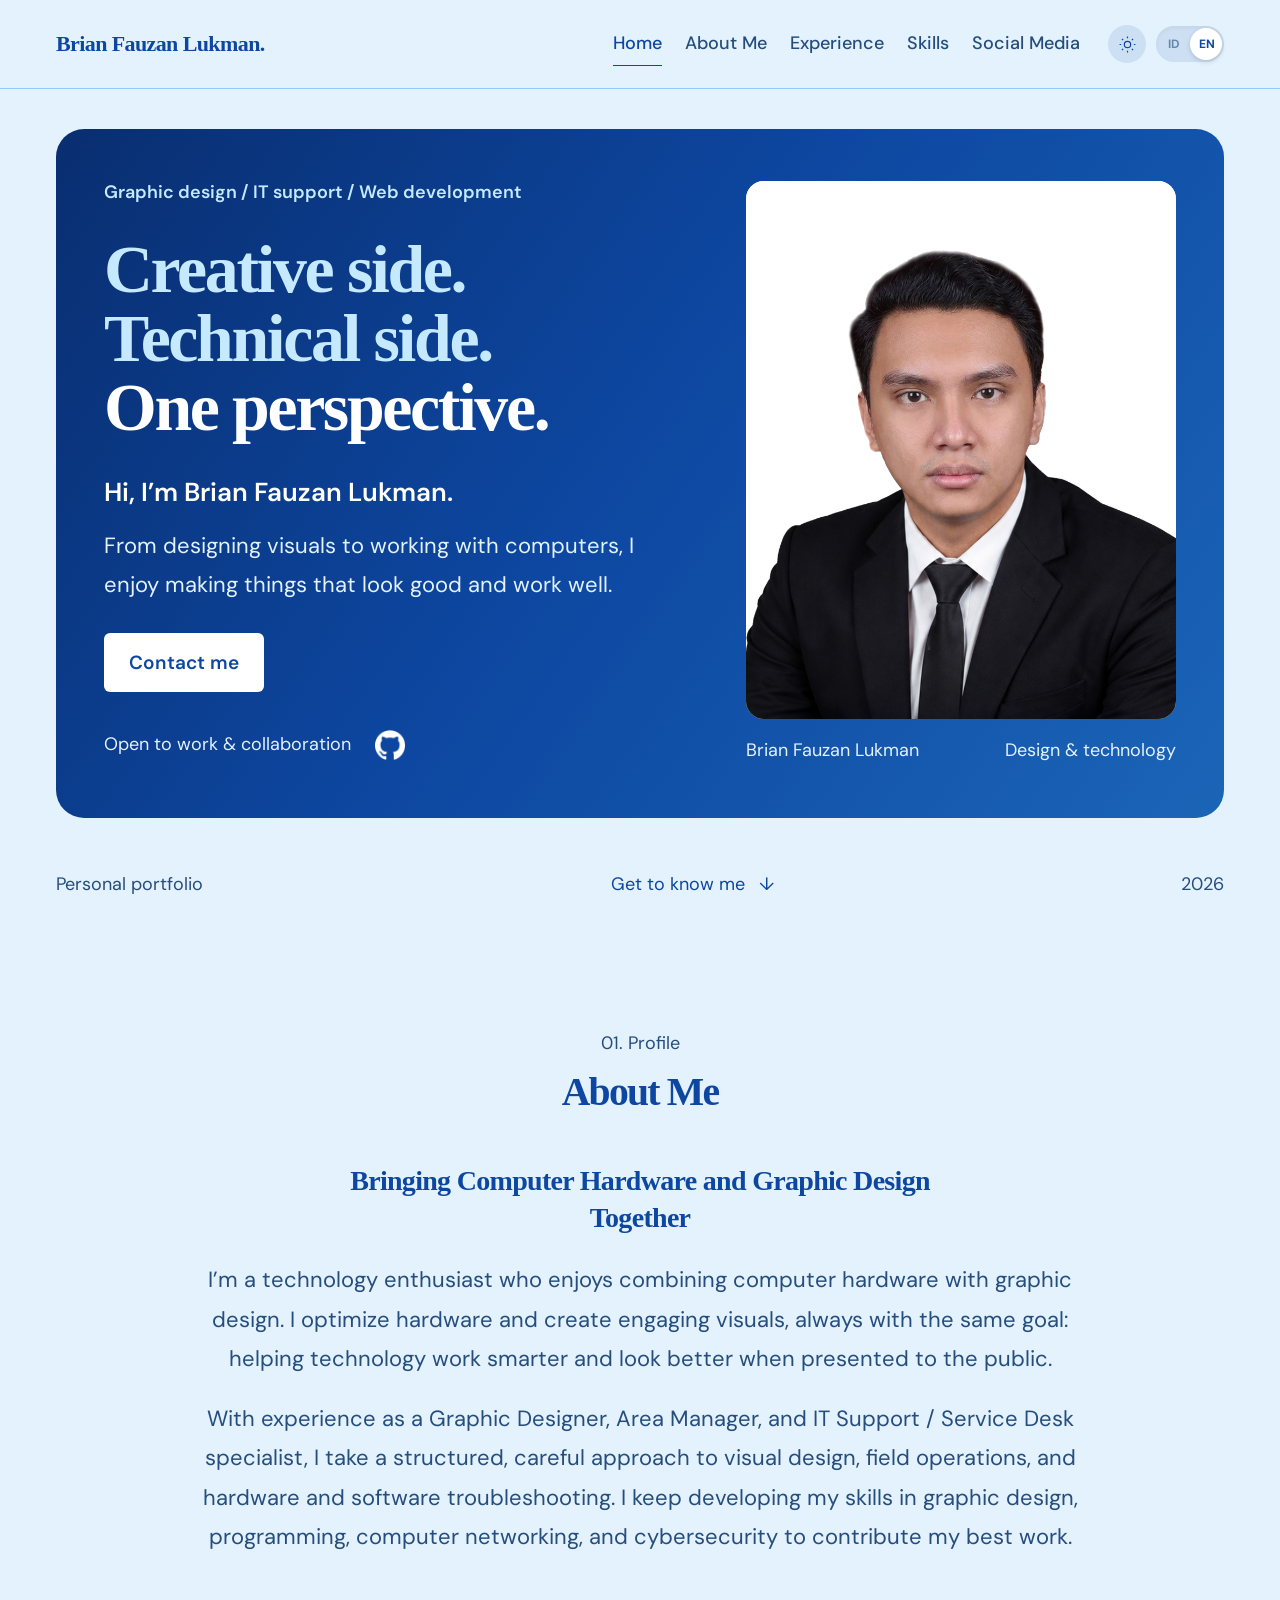
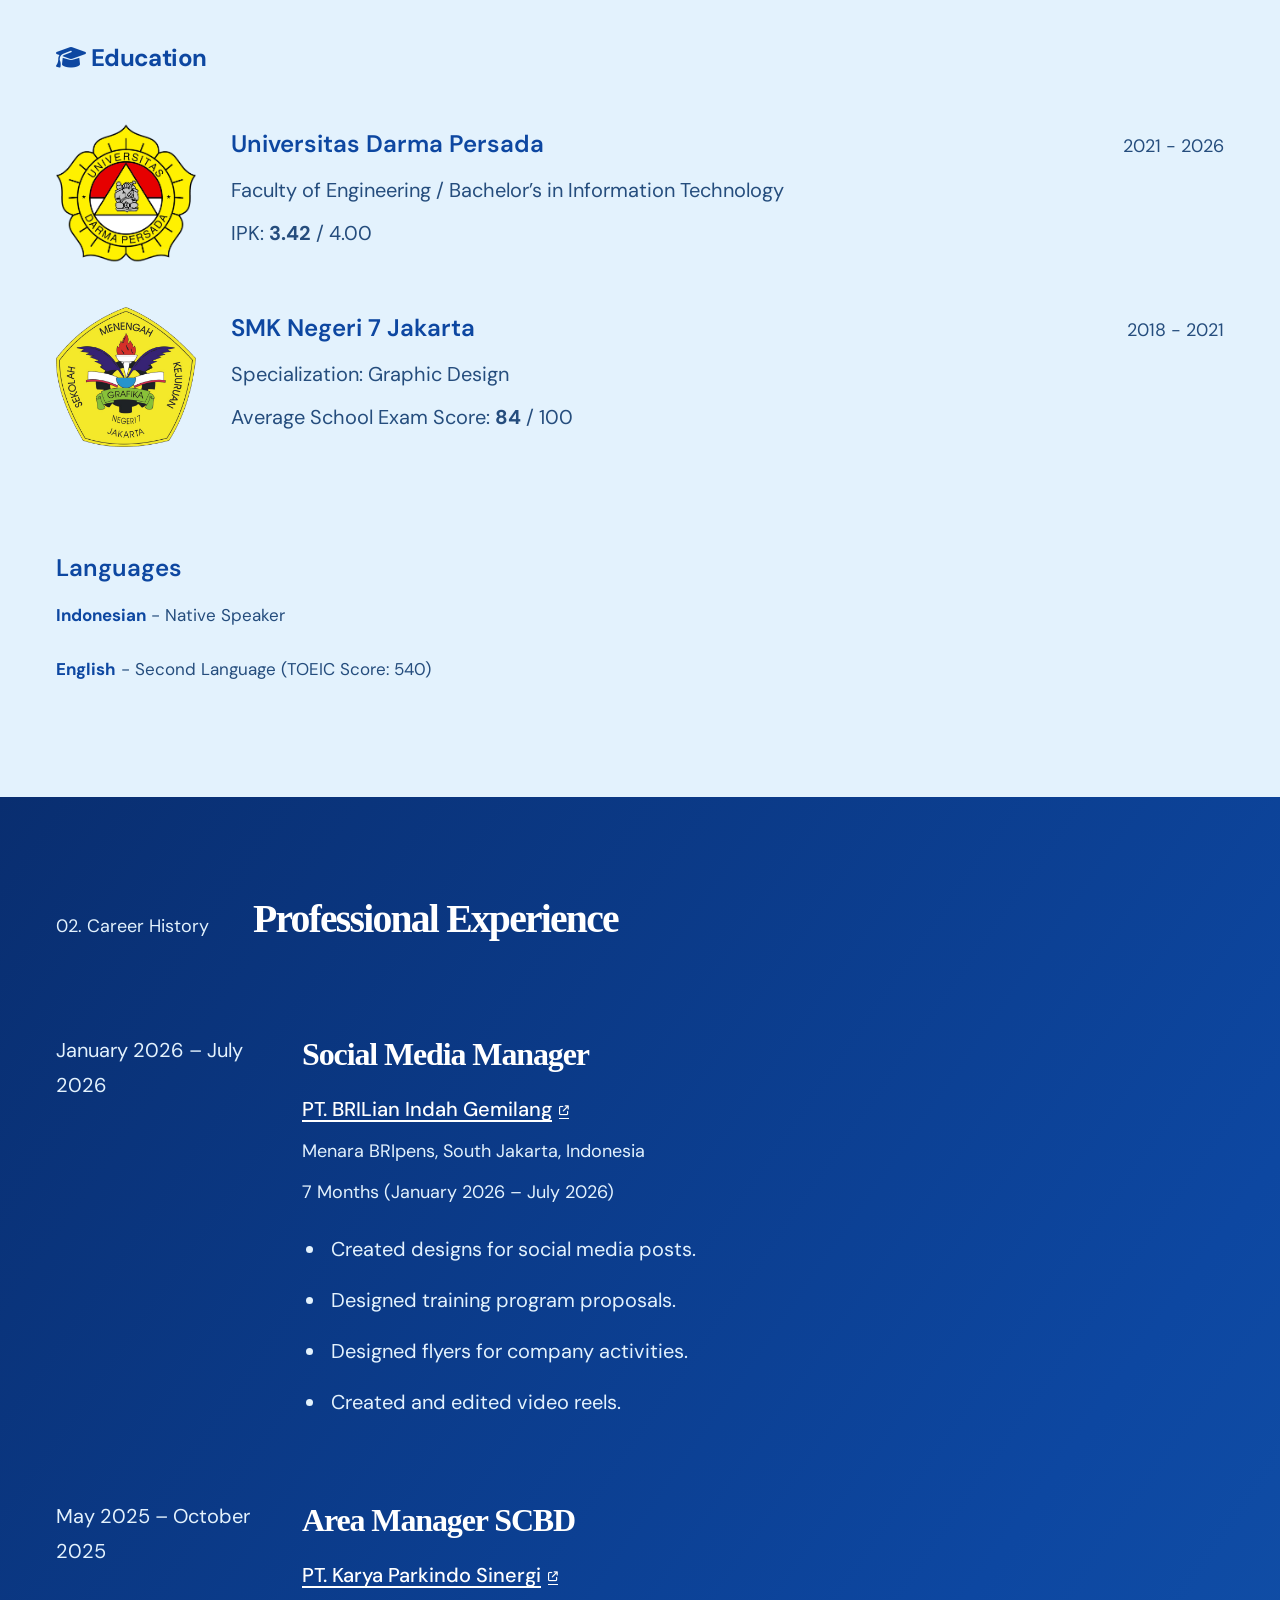
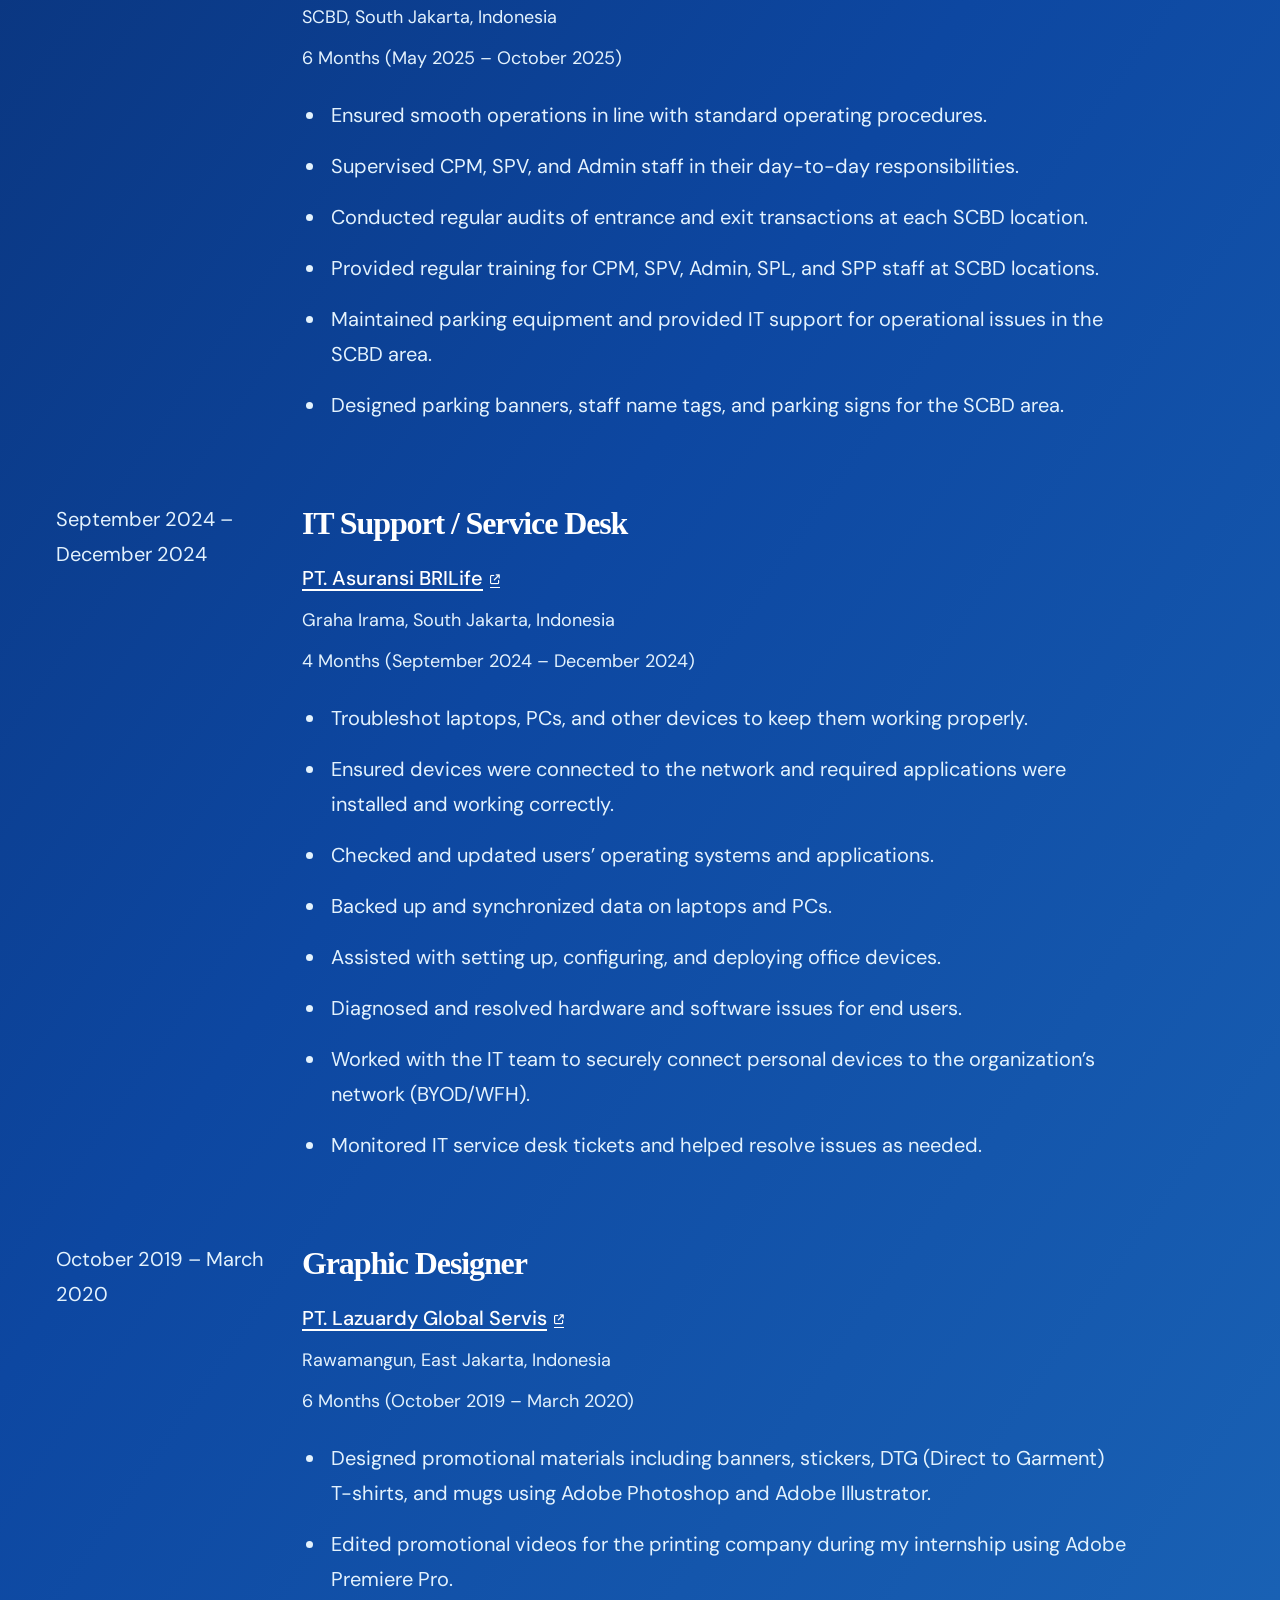
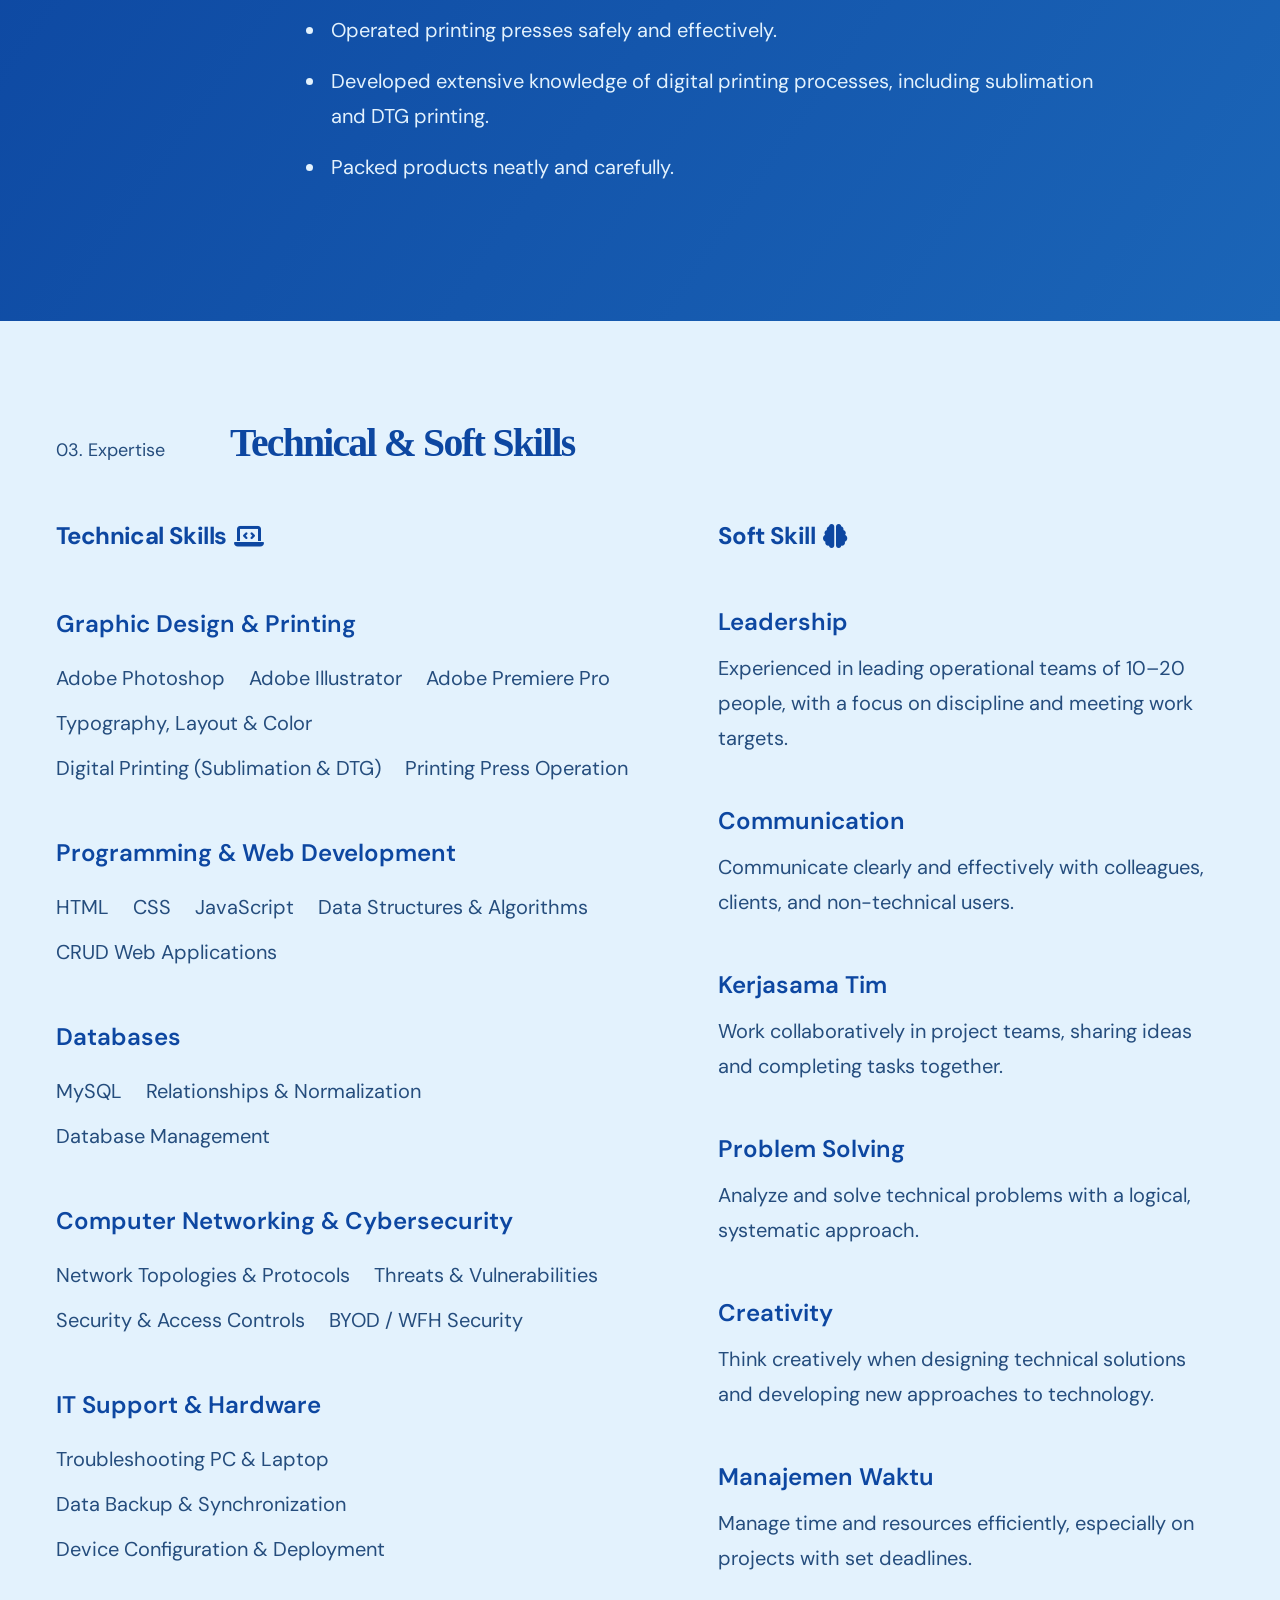
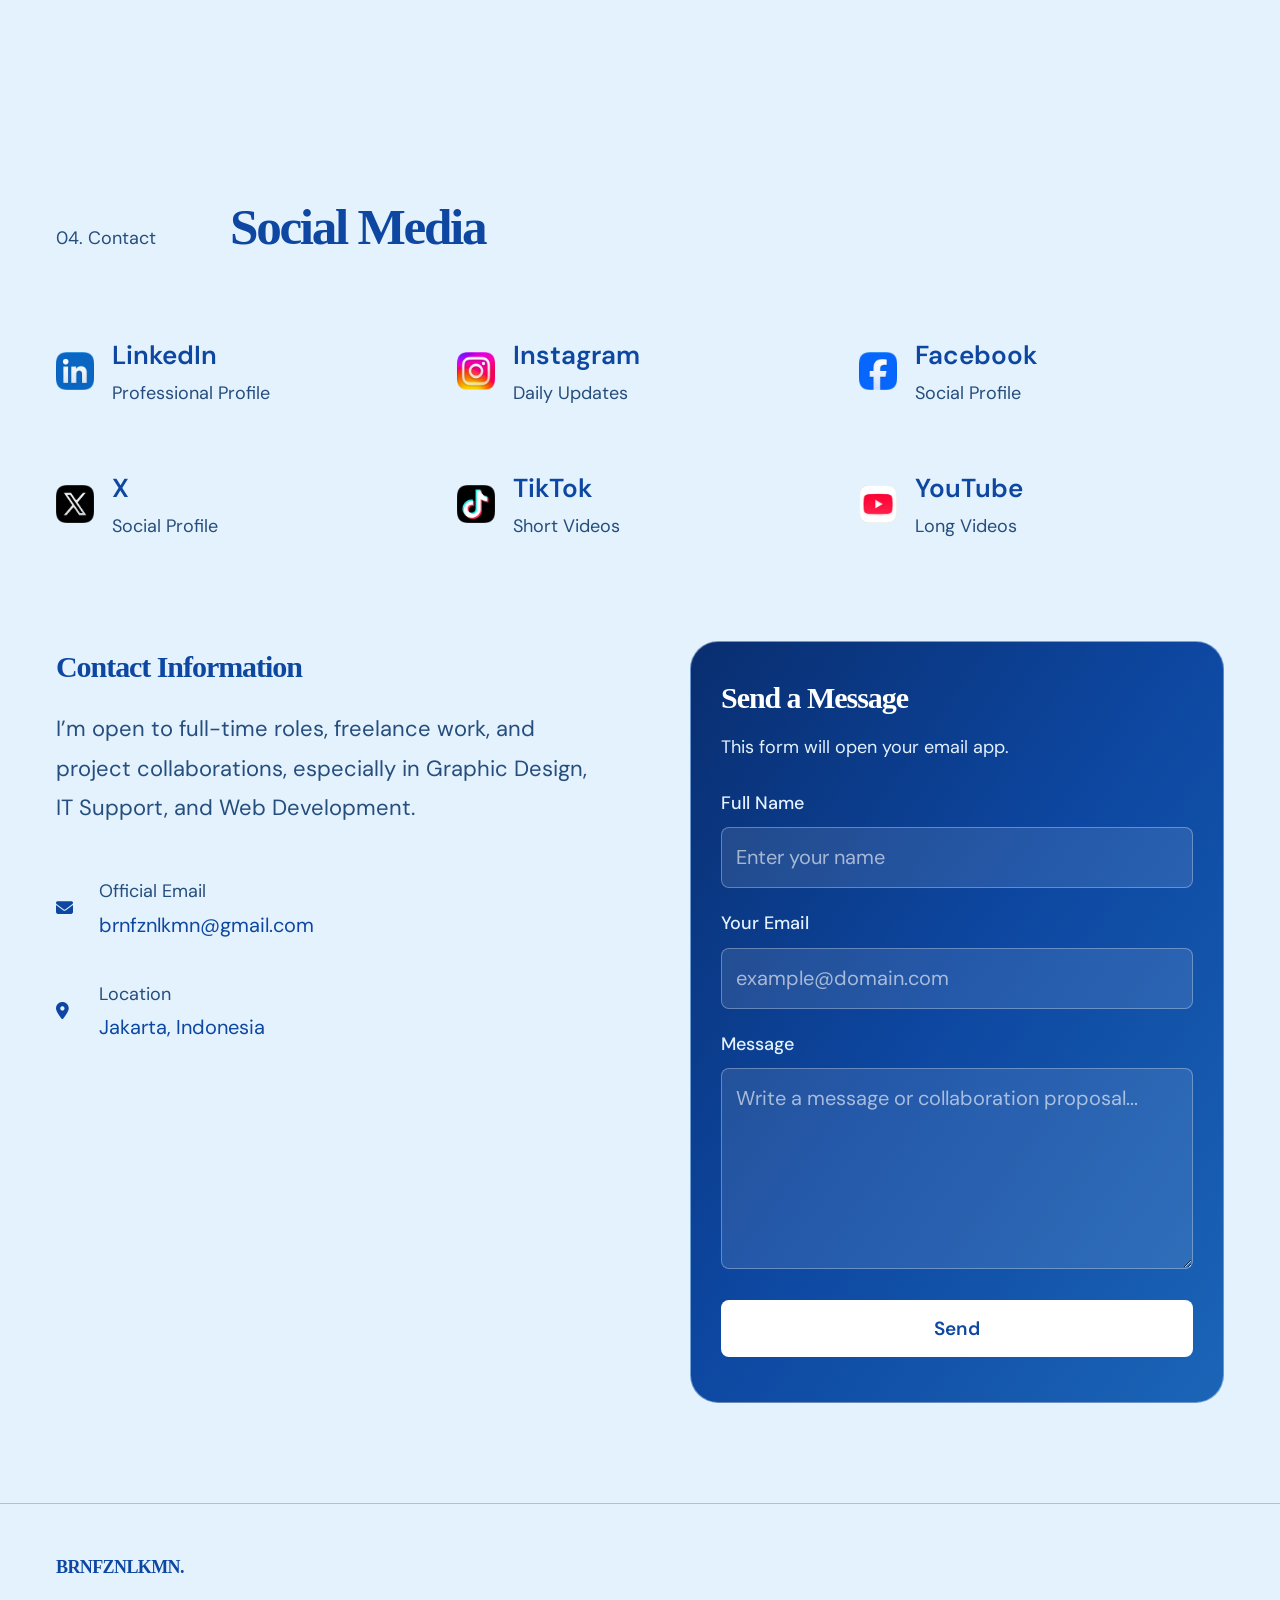
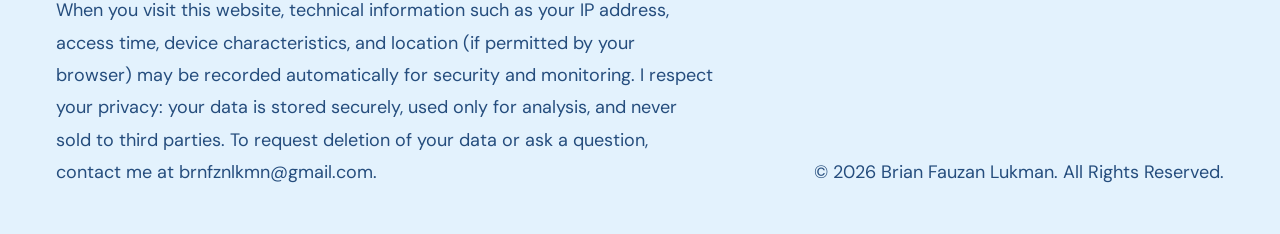
==== commit 8651de1c: "feat: add education logos with hover animations" ====
--- a/index.html
+++ b/index.html
@@ -124,9 +124,7 @@
                         <h4 class="sub-section-title"><i class="fa-solid fa-graduation-cap"></i> Riwayat Pendidikan</h4>
                         <div class="education-card-container">
                             <a href="https://unsada.ac.id/" class="edu-card" target="_blank" rel="noopener noreferrer">
-                                <div class="edu-logo-wrapper">
-                                    <i class="fa-solid fa-university"></i>
-                                </div>
+                                <div class="edu-logo-wrapper"><img src="assets/Unsada.png" alt="Logo Unsada" class="edu-logo"></div>
                                 <div class="edu-details">
                                     <div class="edu-header">
                                         <h5>Universitas Darma Persada</h5>
@@ -137,9 +135,7 @@
                                 </div>
                             </a>
                             <a href="https://smkn7jakarta.sch.id/" class="edu-card" target="_blank" rel="noopener noreferrer">
-                                <div class="edu-logo-wrapper">
-                                    <i class="fa-solid fa-school"></i>
-                                </div>
+                                <div class="edu-logo-wrapper"><img src="assets/Grafika.png" alt="Logo SMK Grafika" class="edu-logo"></div>
                                 <div class="edu-details">
                                     <div class="edu-header">
                                         <h5>SMK Negeri 7 Jakarta</h5>
--- a/portfolio.css
+++ b/portfolio.css
@@ -119,7 +119,9 @@
 .column-title { font-size: 24px; font-weight: 700; margin-bottom: 22px; letter-spacing: -.025em; }
 .edu-card { display: flex; gap: 20px; padding-block: 22px; }
 .edu-card:hover h5 { text-decoration: underline; text-underline-offset: 4px; }
-.edu-logo-wrapper { display: none; }
+.edu-logo-wrapper { display: flex; align-items: center; justify-content: center; flex-shrink: 0; margin-right: 15px; }
+.edu-logo { height: 140px; width: auto; object-fit: contain; transition: transform 0.4s cubic-bezier(0.34, 1.56, 0.64, 1); }
+.edu-card:hover .edu-logo { transform: scale(1.1) rotate(-3deg); }
 .edu-details { width: 100%; min-width: 0; }
 .edu-header { display: flex; justify-content: space-between; align-items: baseline; gap: 10px 20px; flex-wrap: wrap; }
 .edu-header h5 { font-size: 24px; font-weight: 600; }
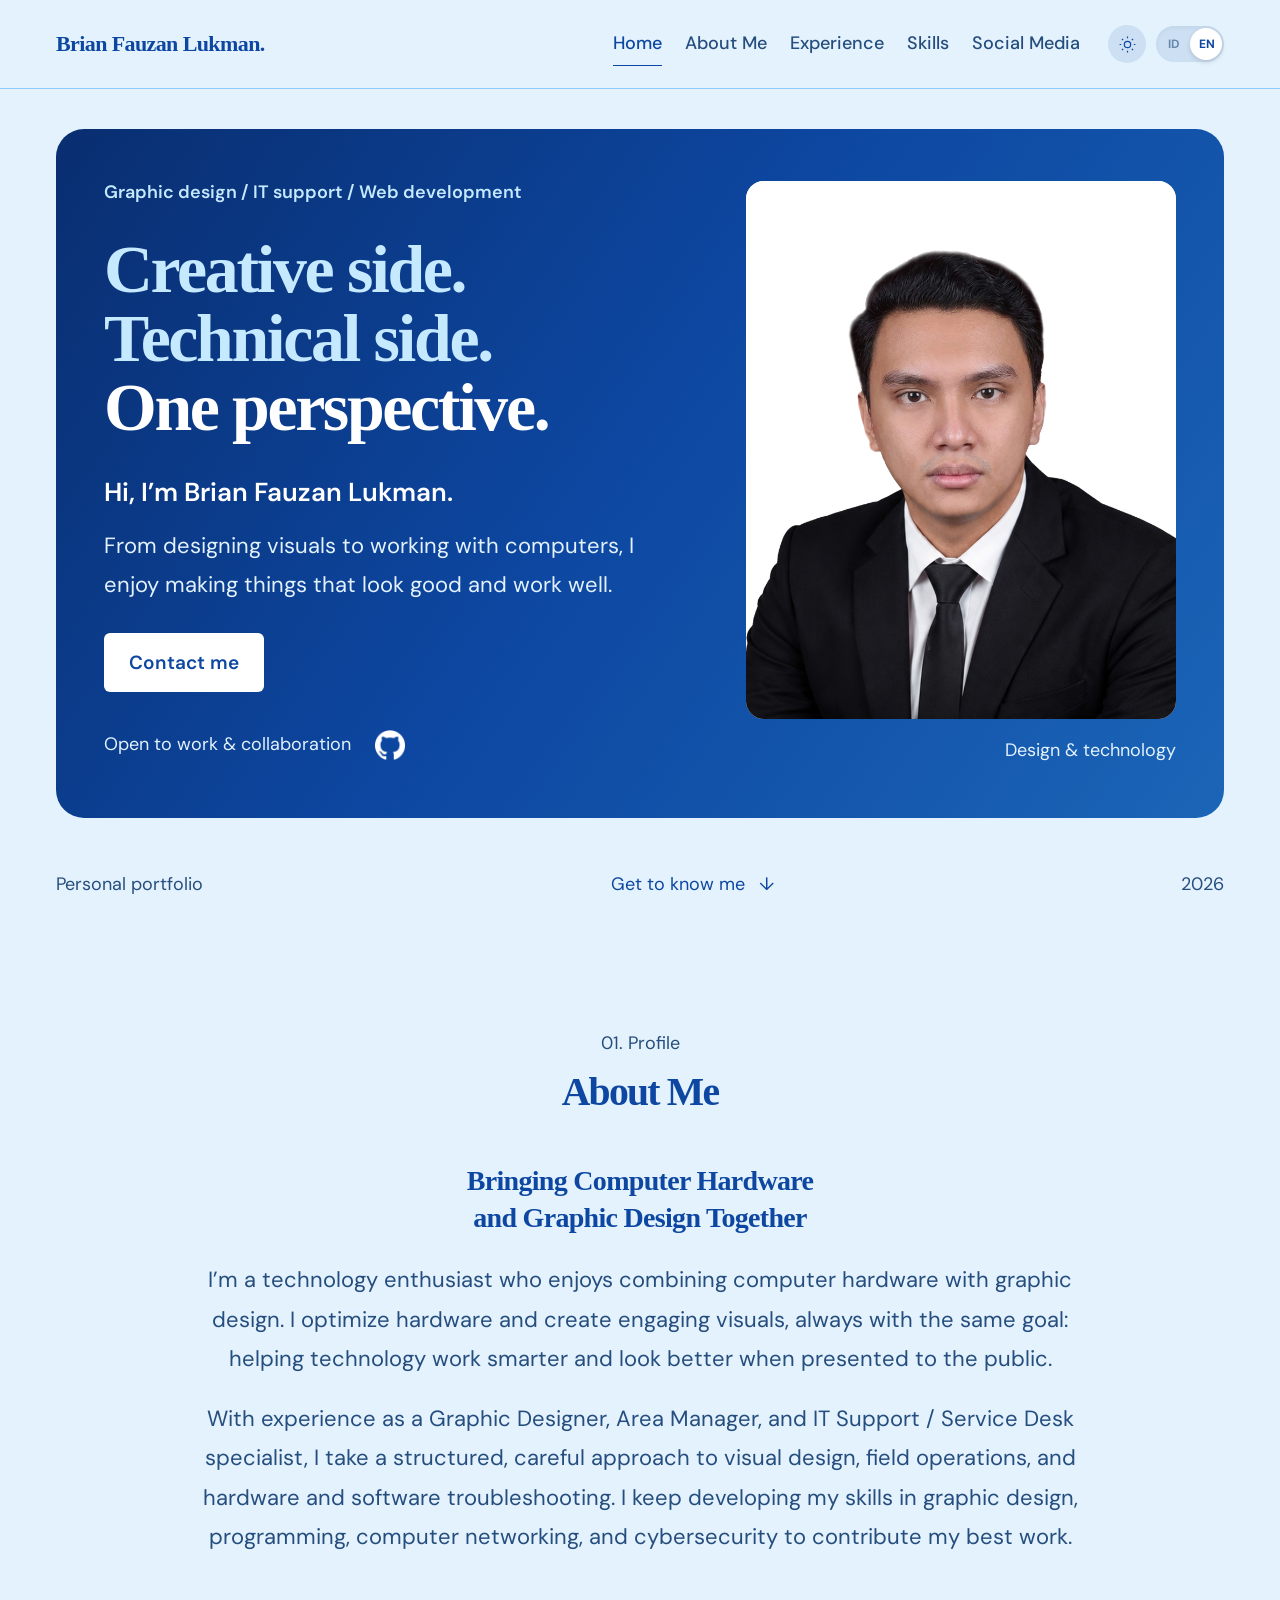
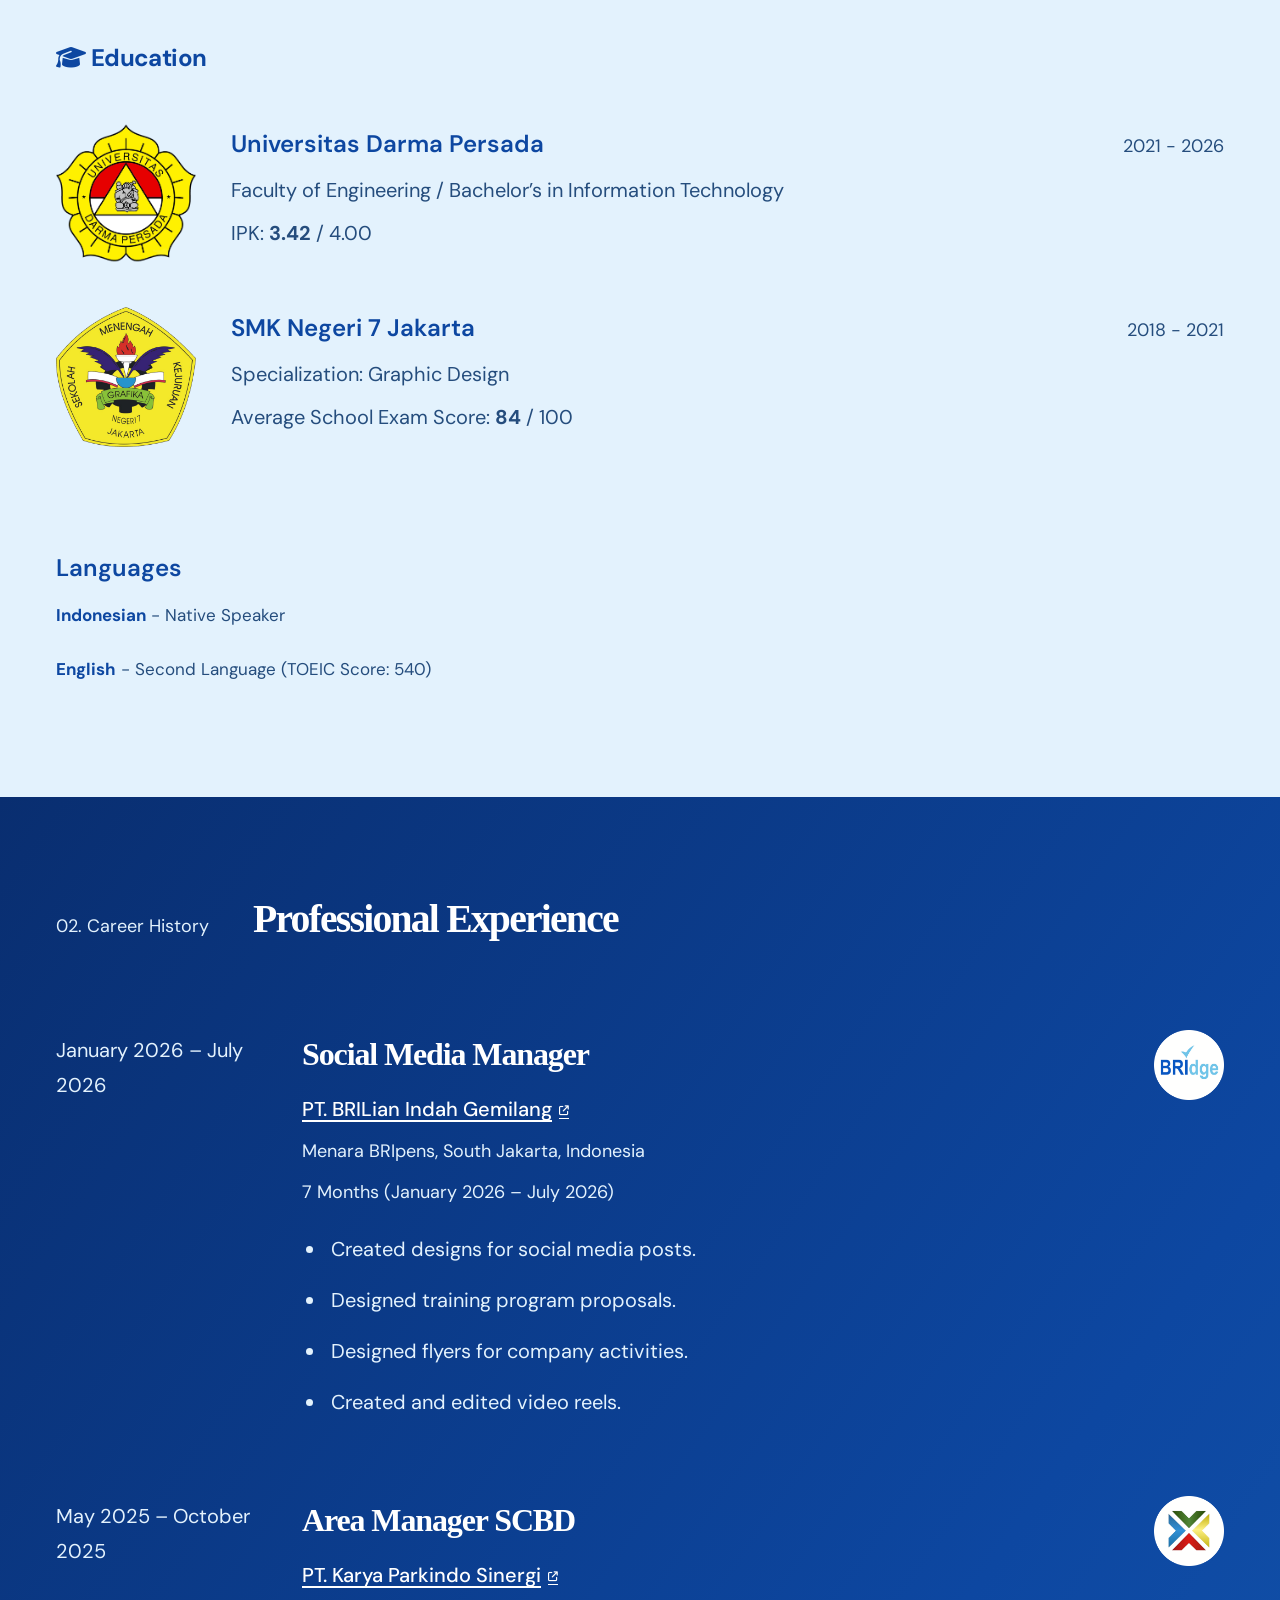
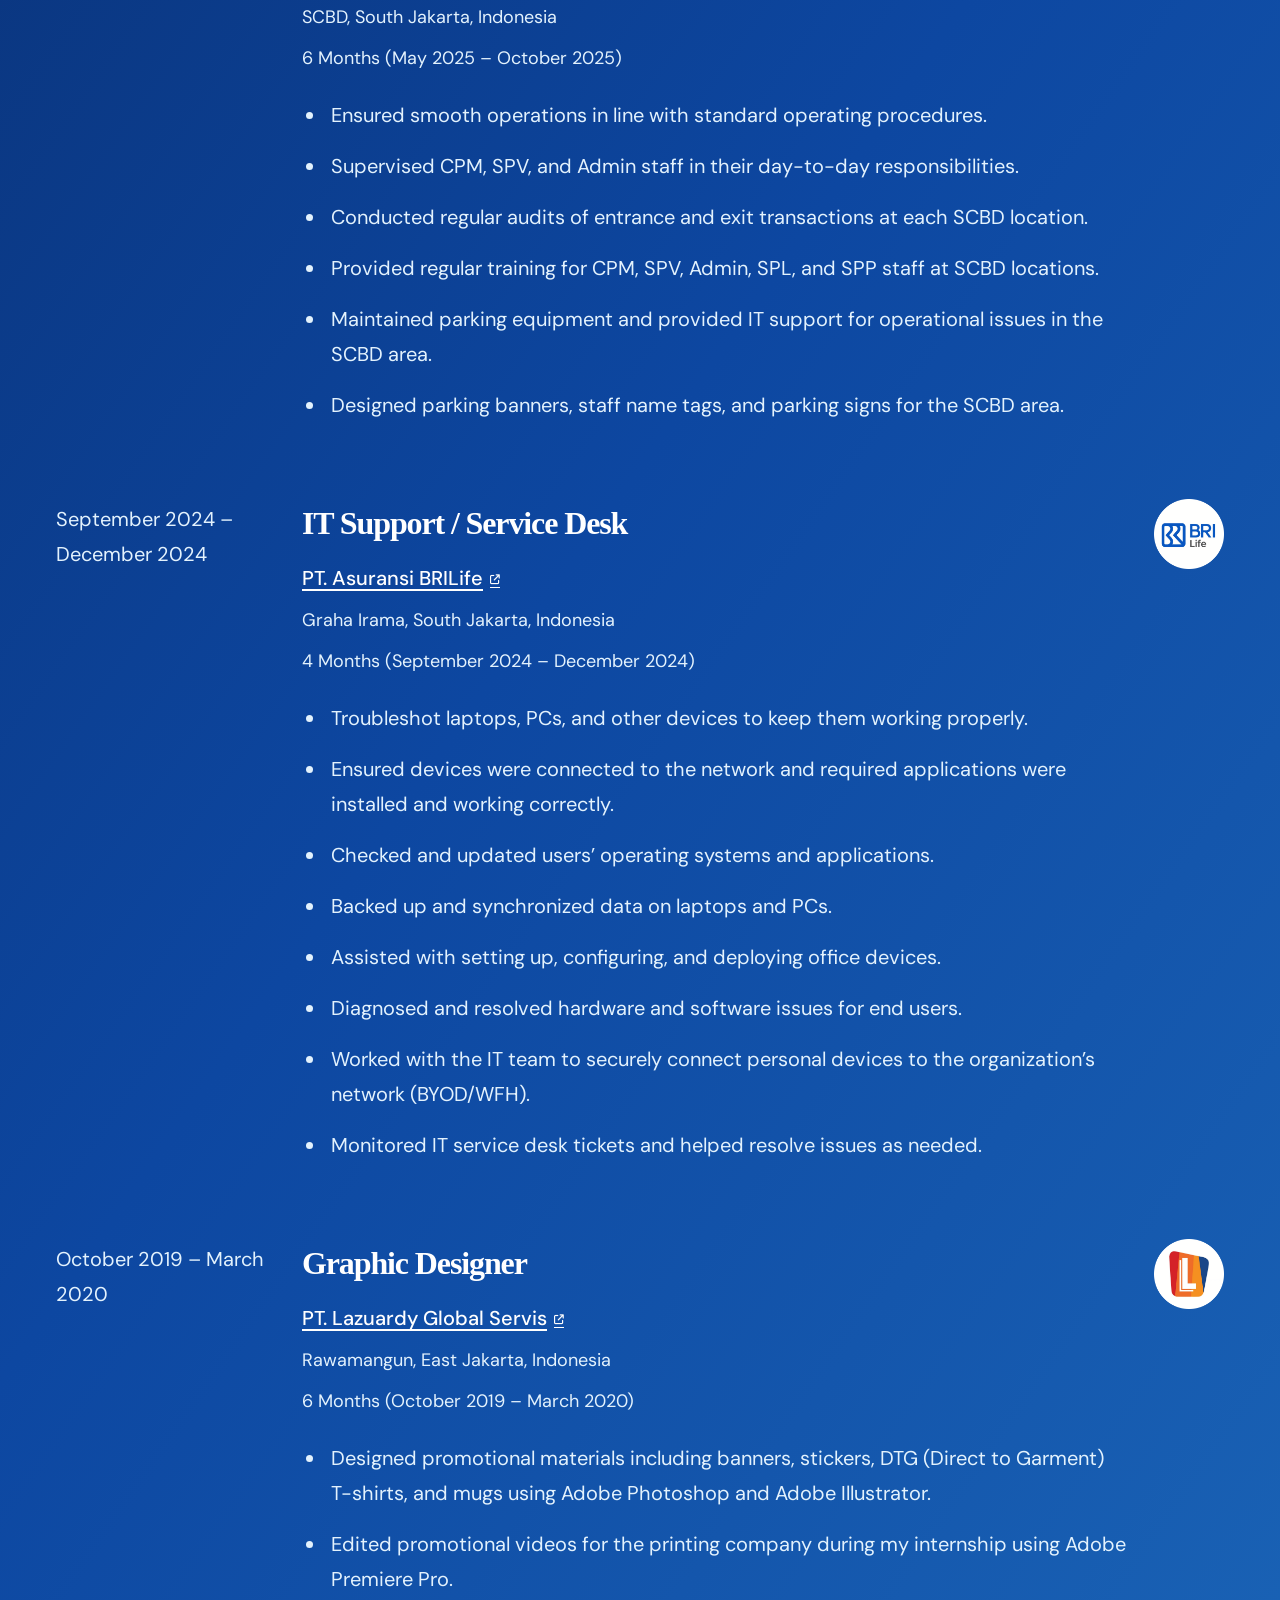
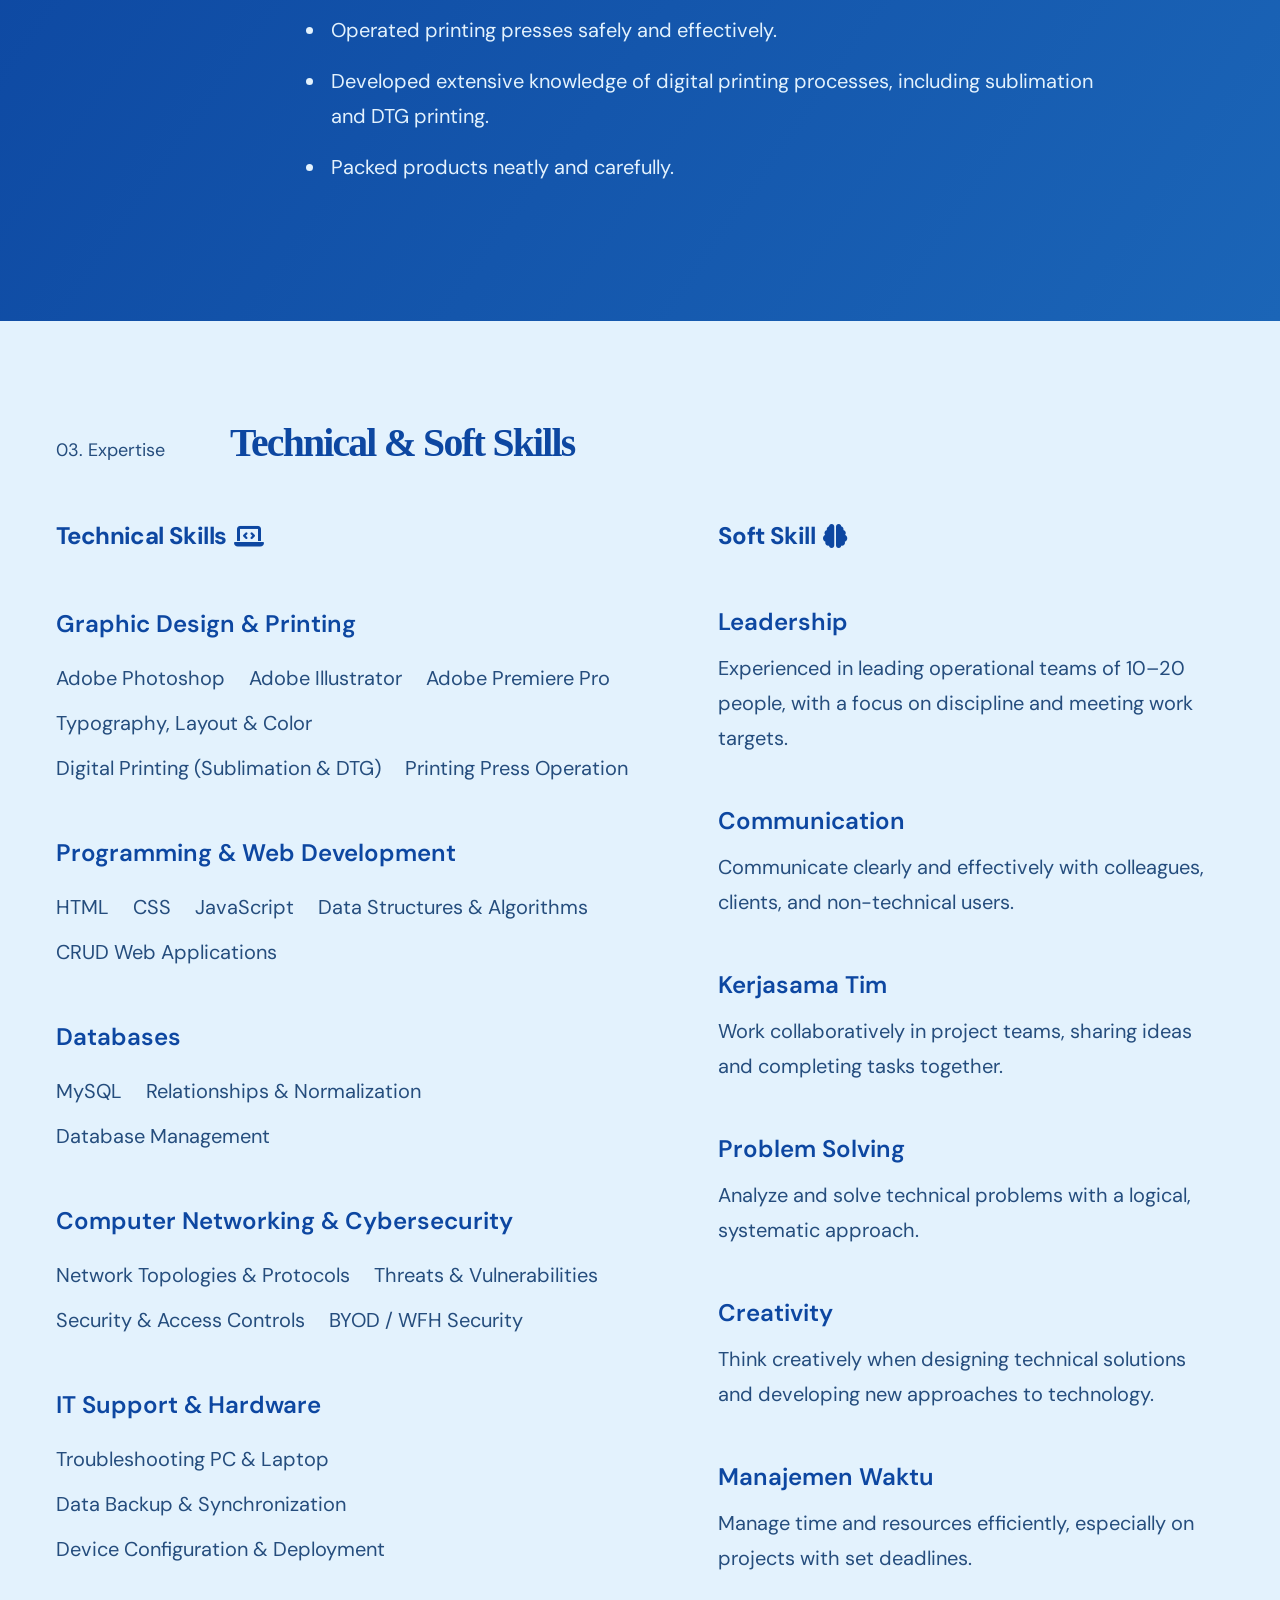
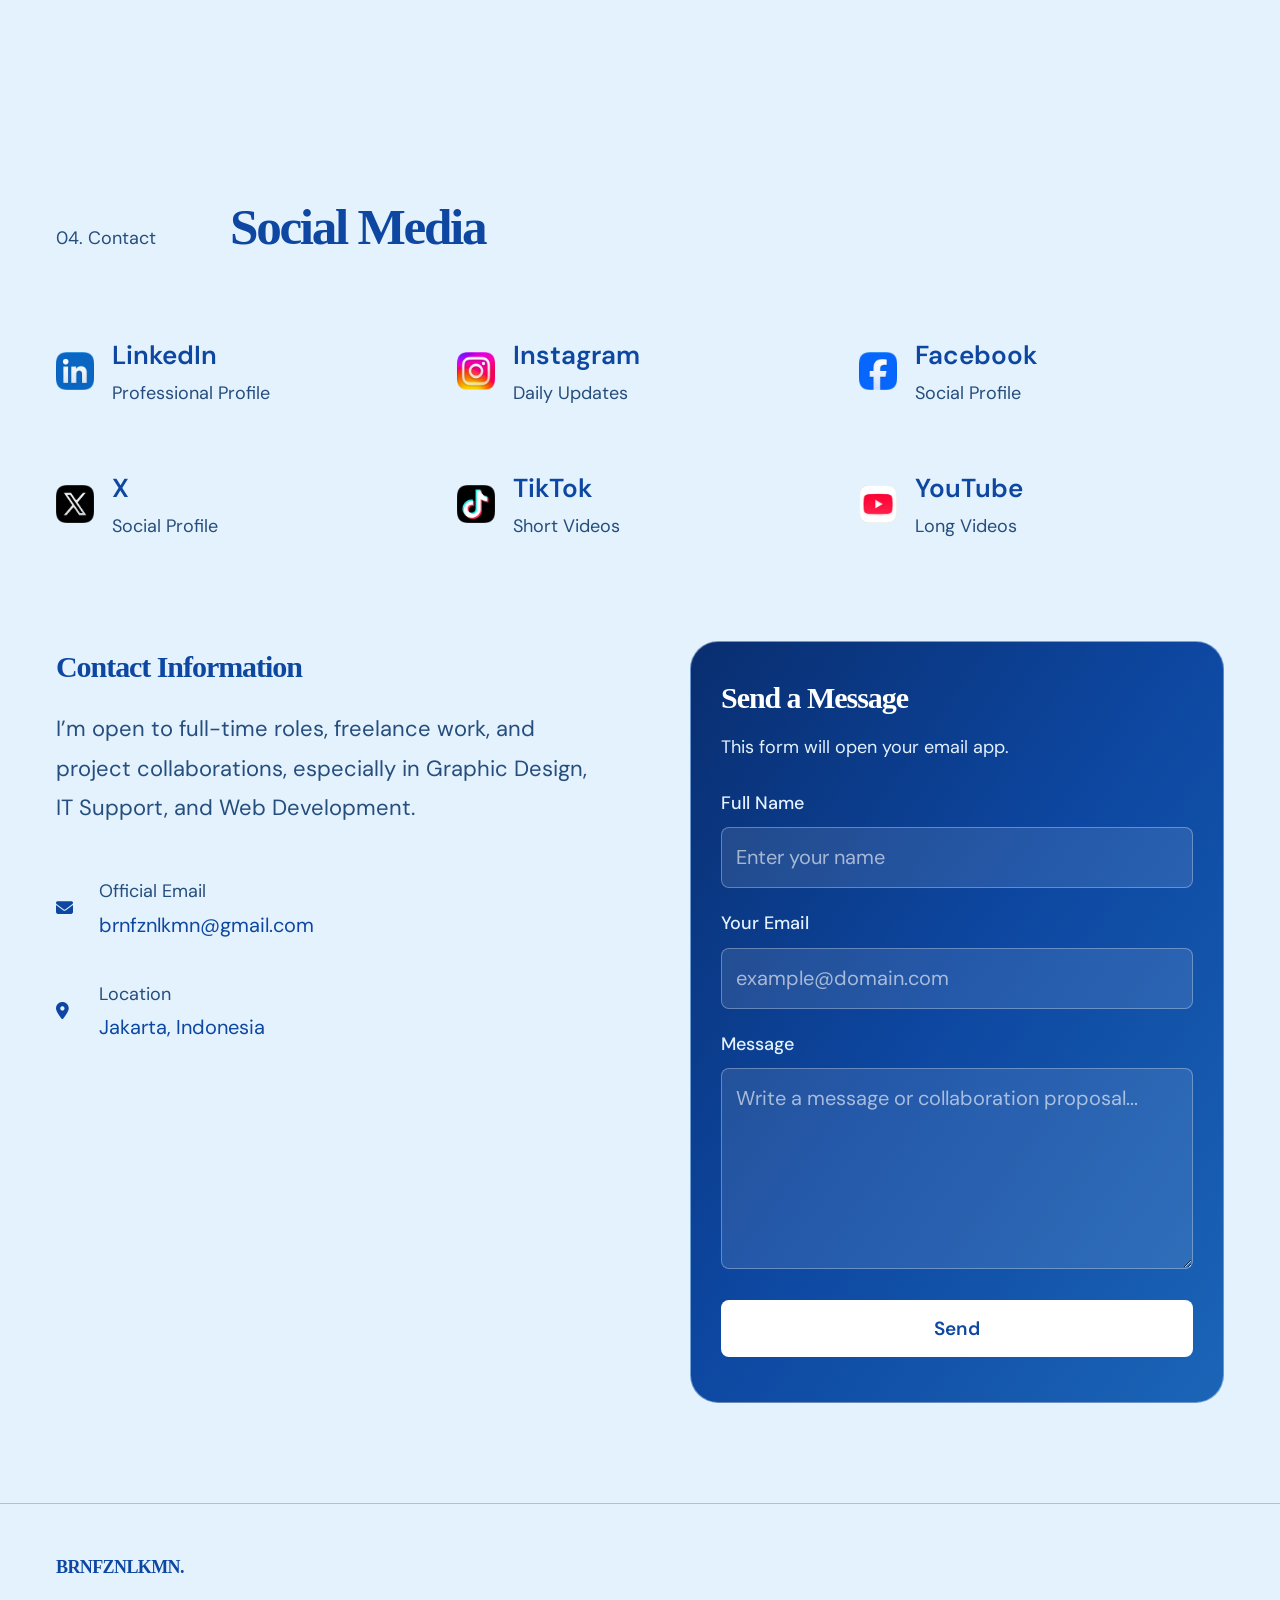
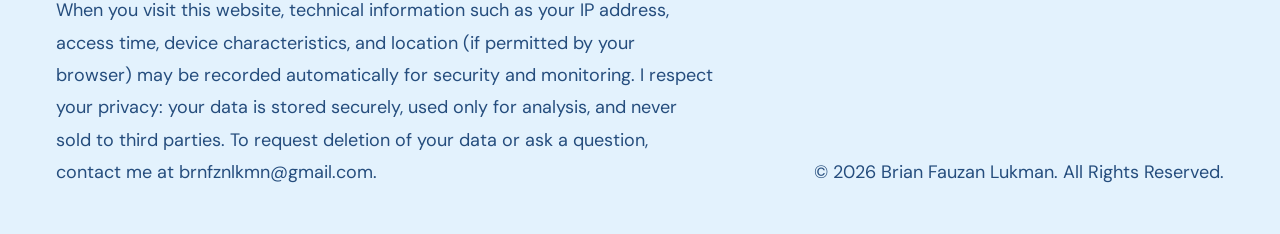
==== commit 2a852883: "feat: add company logos, fix line break, animate arrow, and cleanup text" ====
--- a/index.html
+++ b/index.html
@@ -90,11 +90,11 @@
                         <div class="avatar-wrapper">
                             <img src="assets/brian1.jpeg" alt="Potret Brian Fauzan Lukman" class="avatar-img" id="avatar-img" width="2000" height="2000" fetchpriority="high">
                         </div>
-                        <figcaption><span>Brian Fauzan Lukman</span><span>Desain & teknologi</span></figcaption>
+                        <figcaption><span style='margin-left: auto;'>Desain & teknologi</span></figcaption>
                     </figure>
                 </div>
             </div>
-            <div class="container hero-bottom"><span>Portofolio pribadi</span><a href="#about" id="scroll-to-about">Kenali saya lebih dekat <span aria-hidden="true">↓</span></a><span>2026</span></div>
+            <div class="container hero-bottom"><span>Portofolio pribadi</span><a href="#about" id="scroll-to-about">Kenali saya lebih dekat <span aria-hidden="true" class="bounce-arrow">&#8595;</span></a><span>2026</span></div>
         </section>
 
         <!-- About Section -->
@@ -107,7 +107,7 @@
                 <!-- Row 1: Bio & Key Stats -->
                 <div class="about-overview-grid">
                     <div class="about-bio">
-                        <h3 class="about-highlight-title">Memadukan Kekuatan Perangkat Keras Komputer dengan Dunia Kreatif Desain Grafis</h3>
+                        <h3 class="about-highlight-title"><span>Memadukan Kekuatan Perangkat Keras Komputer</span> <br> <span>dengan Dunia Kreatif Desain Grafis</span></h3>
                         <p class="about-p">
                             Saya adalah seorang penggemar teknologi yang senang memadukan kekuatan perangkat keras komputer dengan dunia kreatif desain grafis. Saya dapat mengoptimalkan perangkat keras dan mendesain visual yang menarik, dengan tujuan yang selalu sama: membuat teknologi bekerja lebih cerdas dan terlihat lebih baik untuk dipromosikan ke publik.
                         </p>
@@ -183,10 +183,10 @@
 
                         <div class="timeline-content card-glow">
 
-                            <div class="timeline-header">
+                            <div class="timeline-header-wrapper" style="display: flex; justify-content: space-between; align-items: flex-start; gap: 20px;"><div class="timeline-header">
                                 <h3 class="job-title">Social Media Manager</h3>
                                 <h4 class="company-name"><a href="https://bridgeindonesia.id/" target="_blank" rel="noopener noreferrer">PT. BRILian Indah Gemilang <i class="fa-solid fa-arrow-up-right-from-square"></i></a></h4>
-                            </div>
+                            </div><img src="assets/BRIdge.png" class="company-logo" alt="Logo"></div>
 
                             <span class="location-badge">
                                 <i class="fa-solid fa-location-arrow"></i>
@@ -222,10 +222,10 @@
 
                         <div class="timeline-content card-glow">
 
-                            <div class="timeline-header">
+                            <div class="timeline-header-wrapper" style="display: flex; justify-content: space-between; align-items: flex-start; gap: 20px;"><div class="timeline-header">
                                 <h3 class="job-title">Area Manager SCBD</h3>
                                 <h4 class="company-name"><a href="https://www.instagram.com/asiaparking.indonesia/" target="_blank" rel="noopener noreferrer">PT. Karya Parkindo Sinergi <i class="fa-solid fa-arrow-up-right-from-square"></i></a></h4>
-                            </div>
+                            </div><img src="assets/AsiaParking.png" class="company-logo" alt="Logo"></div>
 
                             <span class="location-badge">
                                 <i class="fa-solid fa-location-arrow"></i>
@@ -267,10 +267,10 @@
 
                         <div class="timeline-content card-glow">
 
-                            <div class="timeline-header">
+                            <div class="timeline-header-wrapper" style="display: flex; justify-content: space-between; align-items: flex-start; gap: 20px;"><div class="timeline-header">
                                 <h3 class="job-title">IT Support / Service Desk</h3>
                                 <h4 class="company-name"><a href="https://www.brilife.co.id/en/web/guest/about-us" target="_blank" rel="noopener noreferrer">PT. Asuransi BRILife <i class="fa-solid fa-arrow-up-right-from-square"></i></a></h4>
-                            </div>
+                            </div><img src="assets/BRILife.png" class="company-logo" alt="Logo"></div>
 
                             <span class="location-badge">
                                 <i class="fa-solid fa-location-arrow"></i>
@@ -318,10 +318,10 @@
 
                         <div class="timeline-content card-glow">
 
-                            <div class="timeline-header">
+                            <div class="timeline-header-wrapper" style="display: flex; justify-content: space-between; align-items: flex-start; gap: 20px;"><div class="timeline-header">
                                 <h3 class="job-title">Graphic Designer</h3>
                                 <h4 class="company-name"><a href="https://www.instagram.com/lazuardyglobalservis/" target="_blank" rel="noopener noreferrer">PT. Lazuardy Global Servis <i class="fa-solid fa-arrow-up-right-from-square"></i></a></h4>
-                            </div>
+                            </div><img src="assets/Lazuardy.png" class="company-logo" alt="Logo"></div>
 
                             <span class="location-badge">
                                 <i class="fa-solid fa-location-arrow"></i>
--- a/portfolio.css
+++ b/portfolio.css
@@ -395,3 +395,30 @@
 
 .social-info { transition: transform 0.4s cubic-bezier(0.34, 1.56, 0.64, 1); transform-origin: left center; }
 .social-card:hover .social-info { transform: scale(1.05) translateX(4px); }
+
+/* Bounce Arrow */
+@keyframes bounceDown {
+    0%, 100% { transform: translateY(0); }
+    50% { transform: translateY(5px); }
+}
+.bounce-arrow {
+    display: inline-block;
+    animation: bounceDown 2s infinite ease-in-out;
+}
+/* Company Logo */
+.company-logo {
+    height: 70px;
+    width: auto;
+    object-fit: contain;
+    transition: transform 0.3s cubic-bezier(0.34, 1.56, 0.64, 1);
+    border-radius: 8px; 
+    margin-top: 4px;
+}
+.timeline-item:hover .company-logo {
+    transform: scale(1.15) rotate(-3deg);
+}
+@media (max-width: 768px) {
+    .company-logo { height: 50px; }
+    .timeline-header-wrapper { flex-direction: column-reverse; }
+    .timeline-header-wrapper .company-logo { margin-bottom: 15px; }
+}
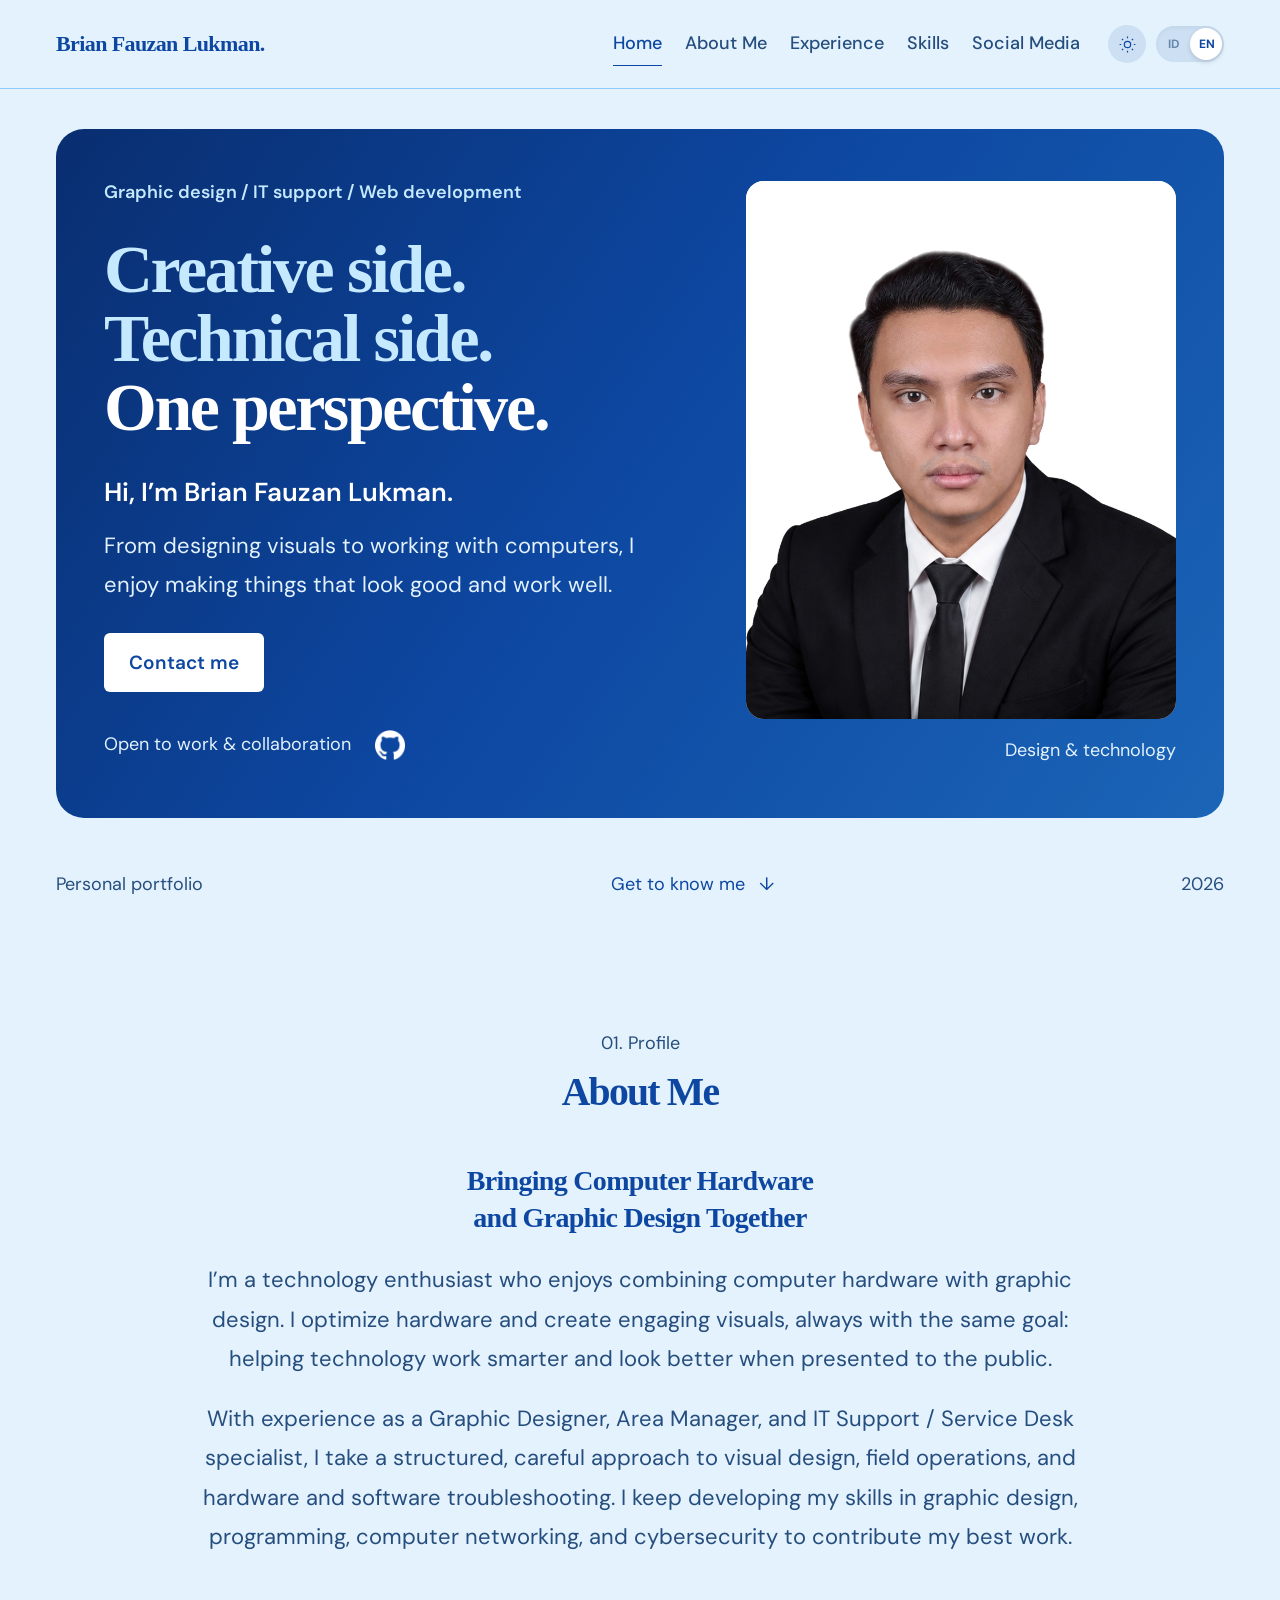
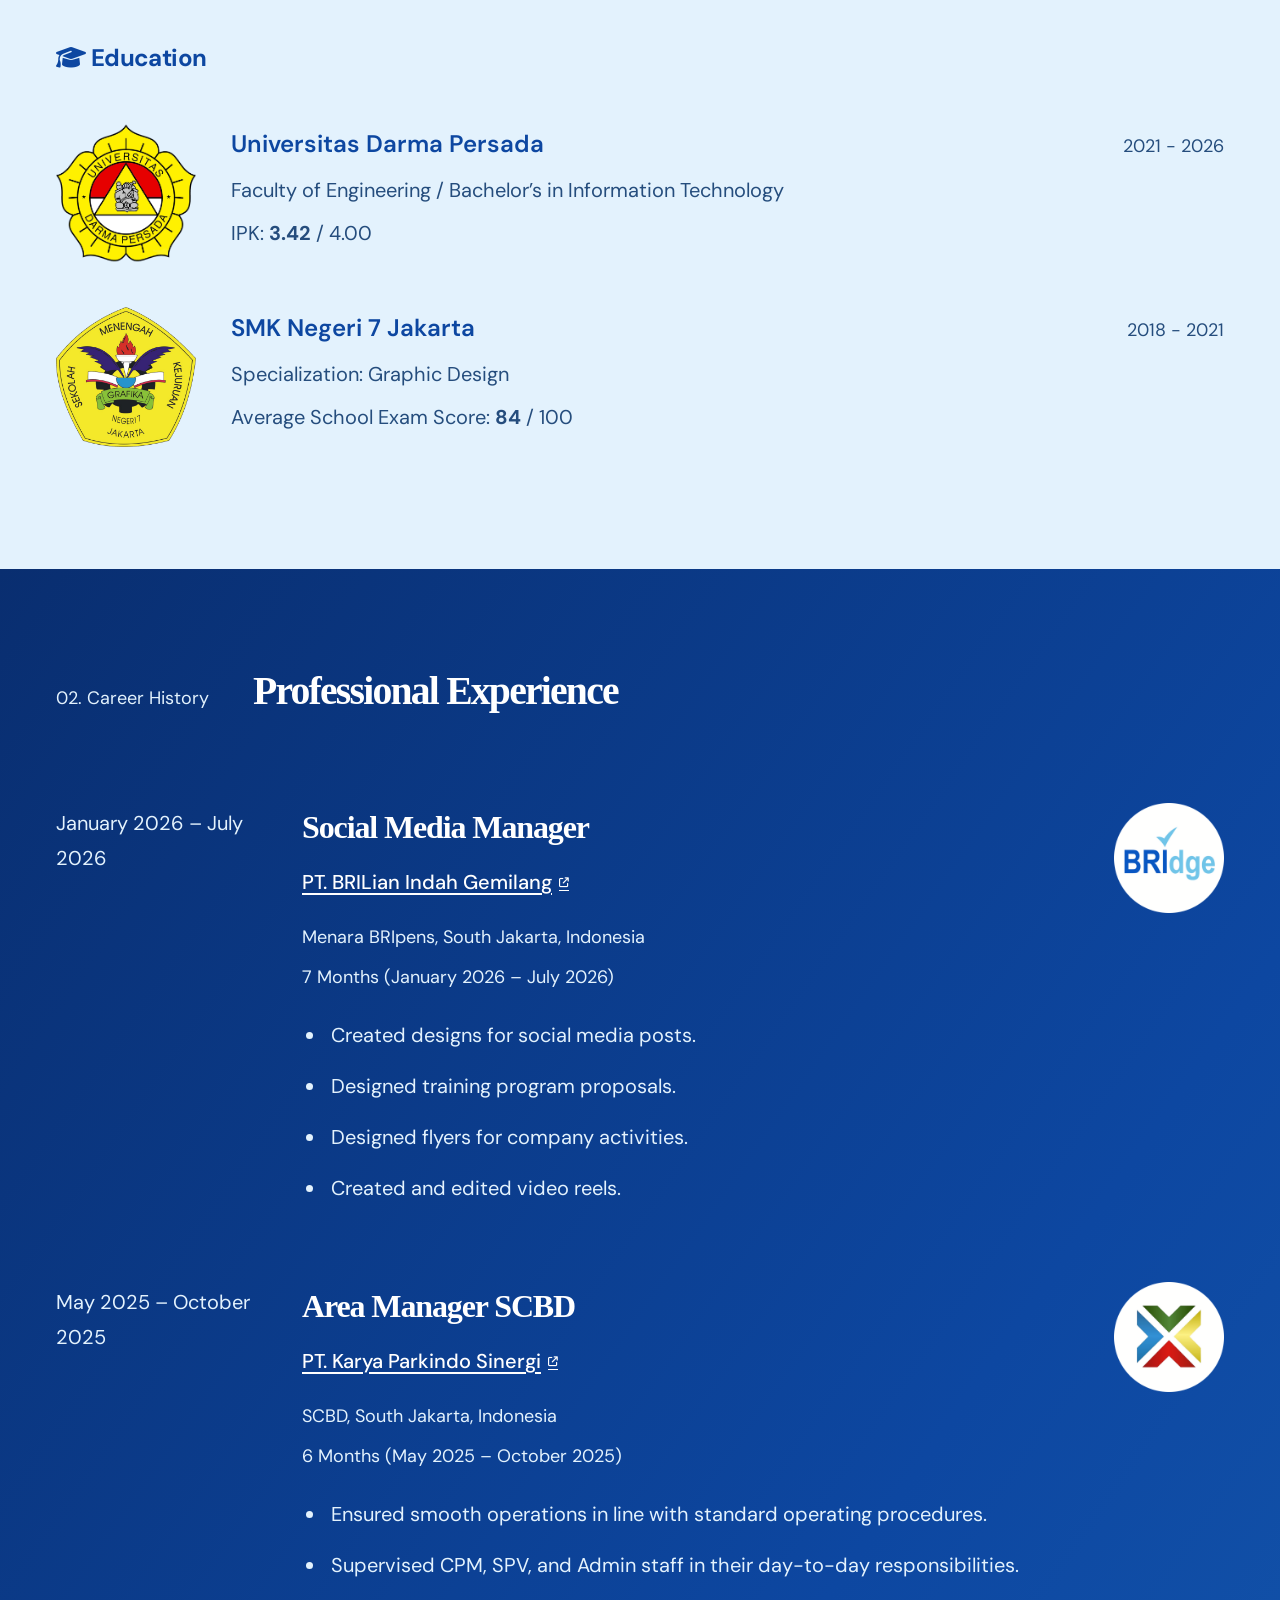
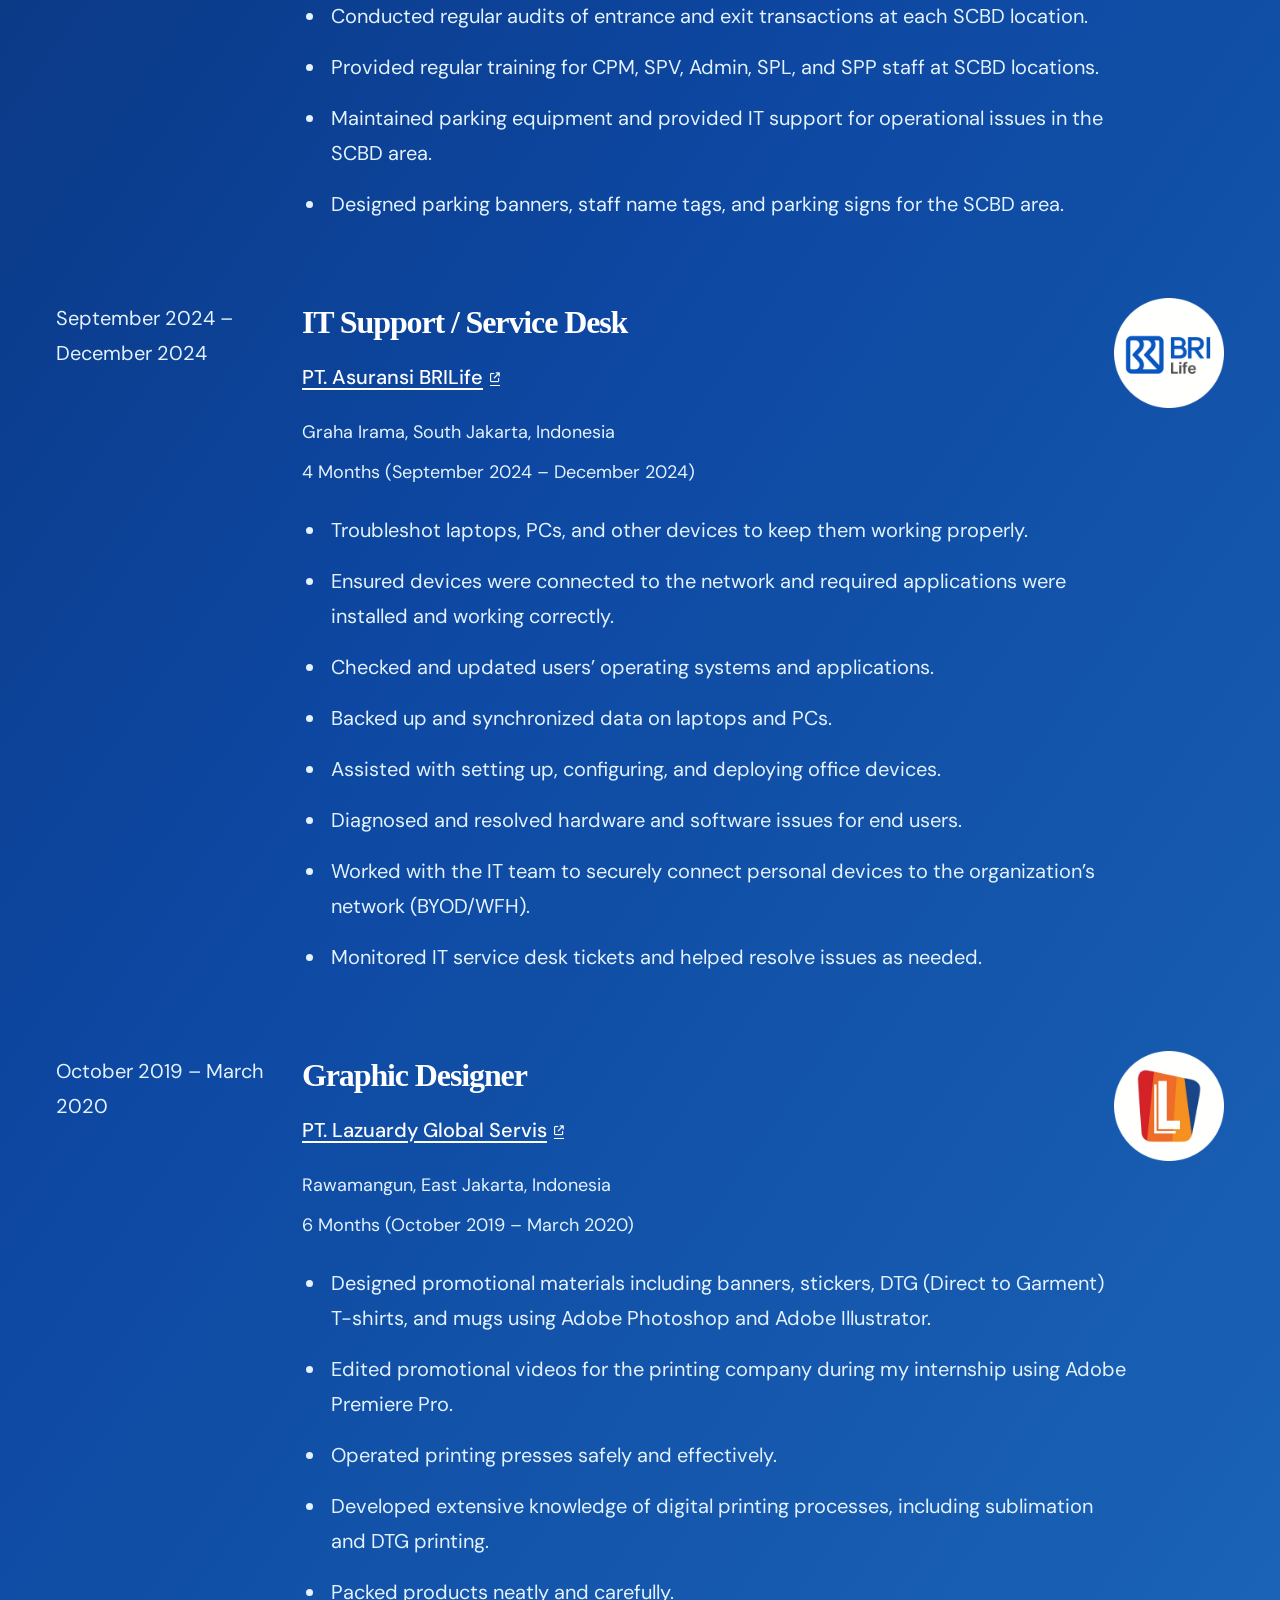
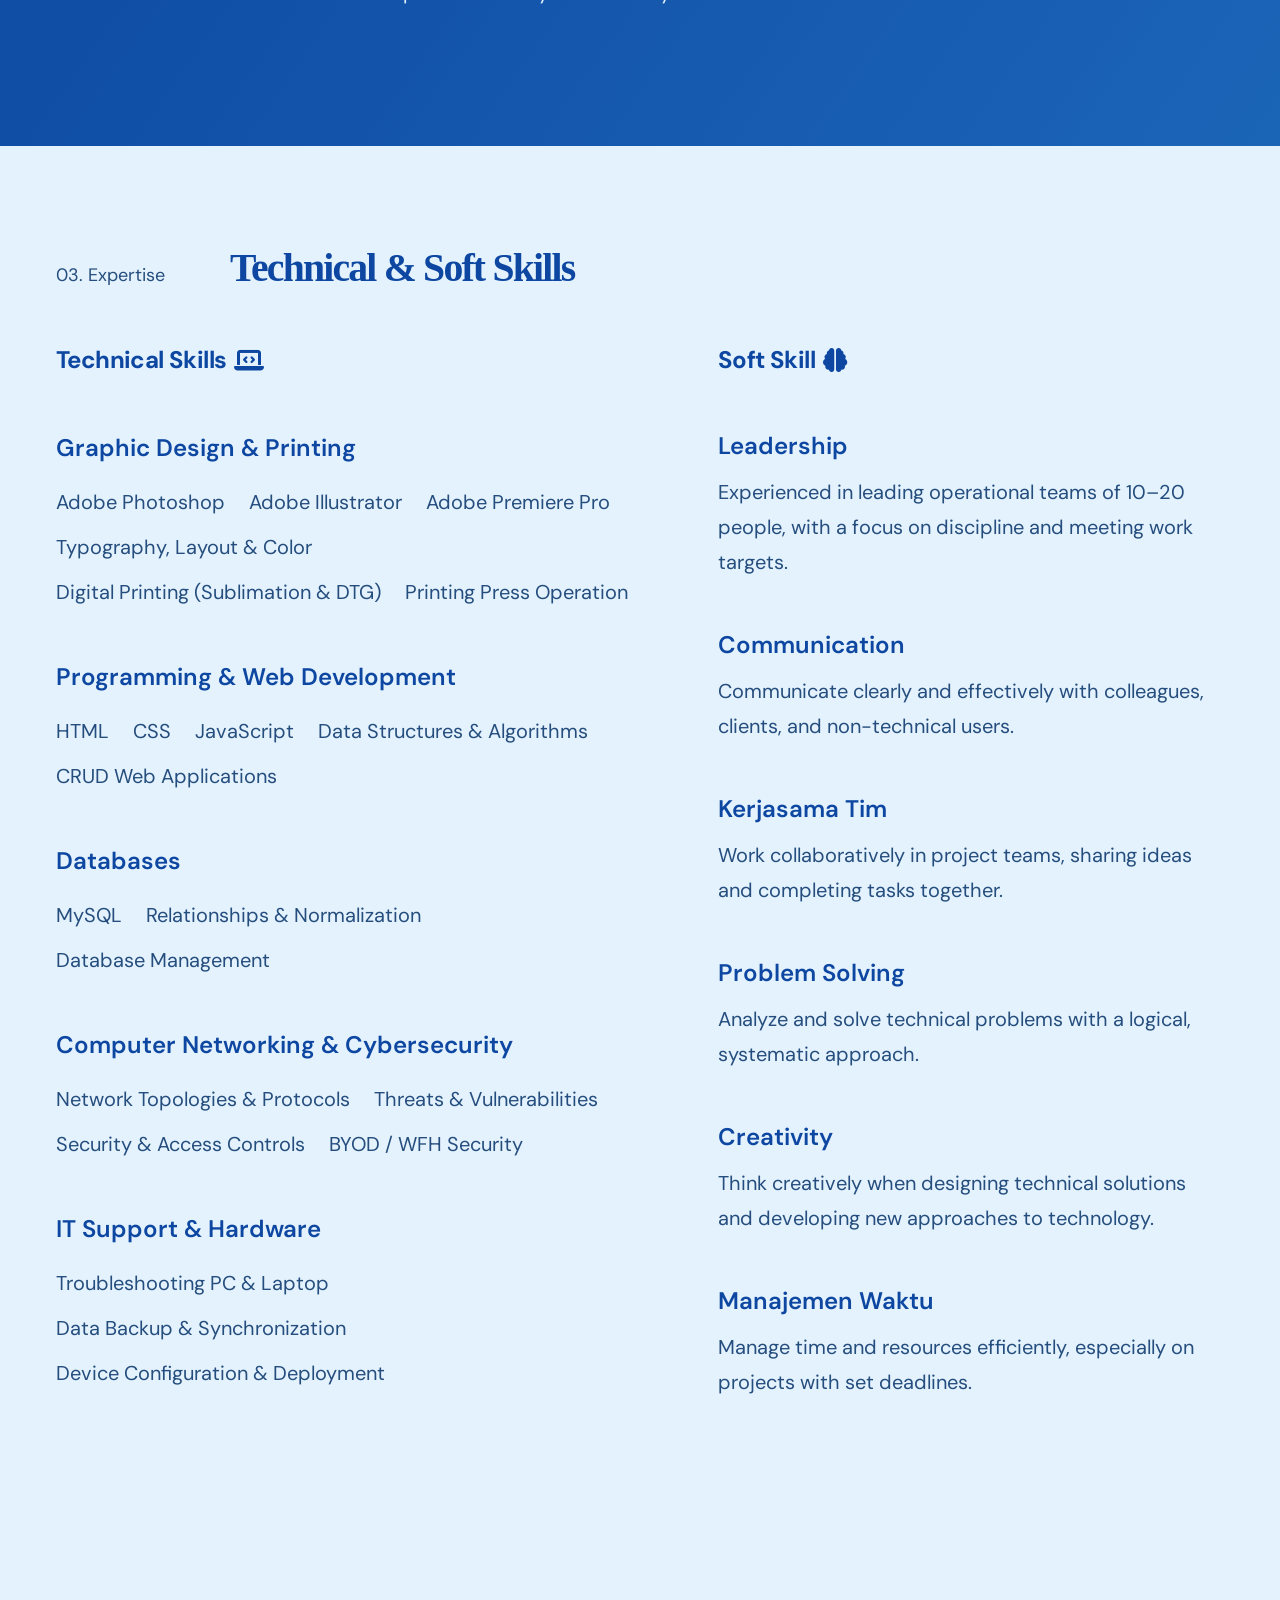
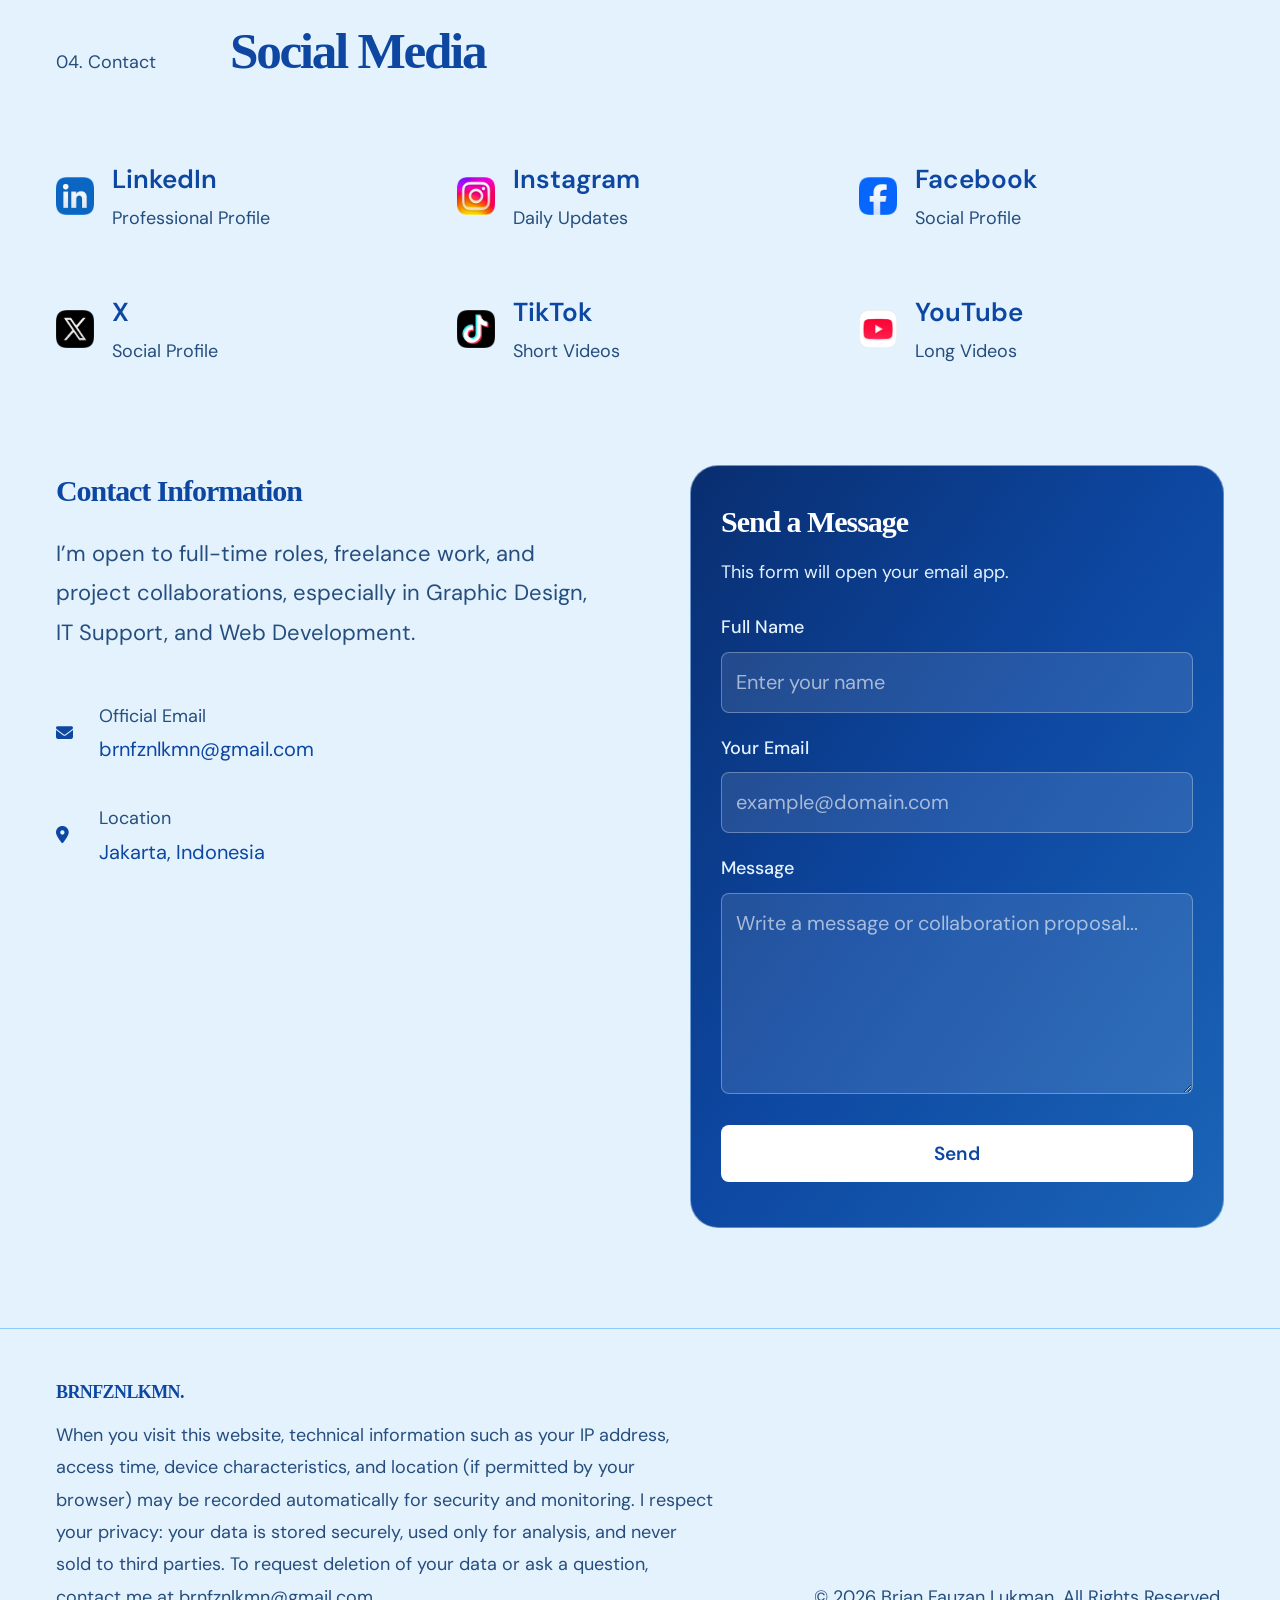
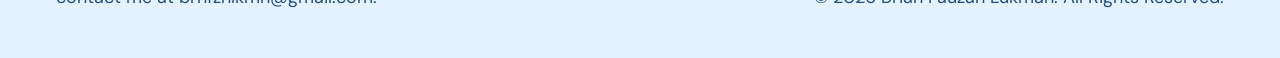
==== commit 3234ff05: "feat: completely remove Bahasa / Languages section" ====
--- a/index.html
+++ b/index.html
@@ -148,21 +148,7 @@
                         </div>
                     </div>
 
-                    <div class="skills-info-column">
-                        <div class="about-cards-subgrid">
-
-                            <div class="about-interactive-card full-width-card">
-                                <div class="card-icon-header text-teal">
-                                    <i class="fa-solid fa-language"></i>
-                                </div>
-                                <h3>Bahasa</h3>
-                                <ul class="clean-list" style="display:flex;flex-direction:column;gap:12px;">
-                                    <li style="font-size: 17px; color: var(--muted);"><strong style="color: var(--ink);">Bahasa Indonesia</strong> - <span>Aktif (Native)</span></li>
-                                    <li style="font-size: 17px; color: var(--muted);"><strong style="color: var(--ink);">Bahasa Inggris</strong> - <span>Bahasa Kedua (Skor TOEIC 540)</span></li>
-                                </ul>
-                            </div>
-                        </div>
-                    </div>
+
                 </div>
             </div>
         </section>
--- a/portfolio.css
+++ b/portfolio.css
@@ -147,10 +147,10 @@
     --hero-muted: #e1e5ec;
 }
 :root[data-theme="dark"] .hero-kicker {
-    color: #90caf9;
+    color: #ffffff;
 }
 :root[data-theme="dark"] .section-tag {
-    color: #90caf9;
+    color: #ffffff;
 }
 :root[data-theme="dark"] .nav-link.active {
     color: #90caf9;
@@ -407,7 +407,7 @@
 }
 /* Company Logo */
 .company-logo {
-    height: 70px;
+    height: 110px;
     width: auto;
     object-fit: contain;
     transition: transform 0.3s cubic-bezier(0.34, 1.56, 0.64, 1);
@@ -418,7 +418,13 @@
     transform: scale(1.15) rotate(-3deg);
 }
 @media (max-width: 768px) {
-    .company-logo { height: 50px; }
+    .company-logo { height: 80px; }
     .timeline-header-wrapper { flex-direction: column-reverse; }
     .timeline-header-wrapper .company-logo { margin-bottom: 15px; }
 }
+
+@media (max-width: 768px) {
+    .edu-card { flex-direction: column; align-items: flex-start; gap: 15px; }
+    .edu-logo-wrapper { margin-right: 0; align-items: flex-start; justify-content: flex-start; }
+    .edu-logo { height: 100px; } /* scale it down a bit for mobile so it looks balanced */
+}
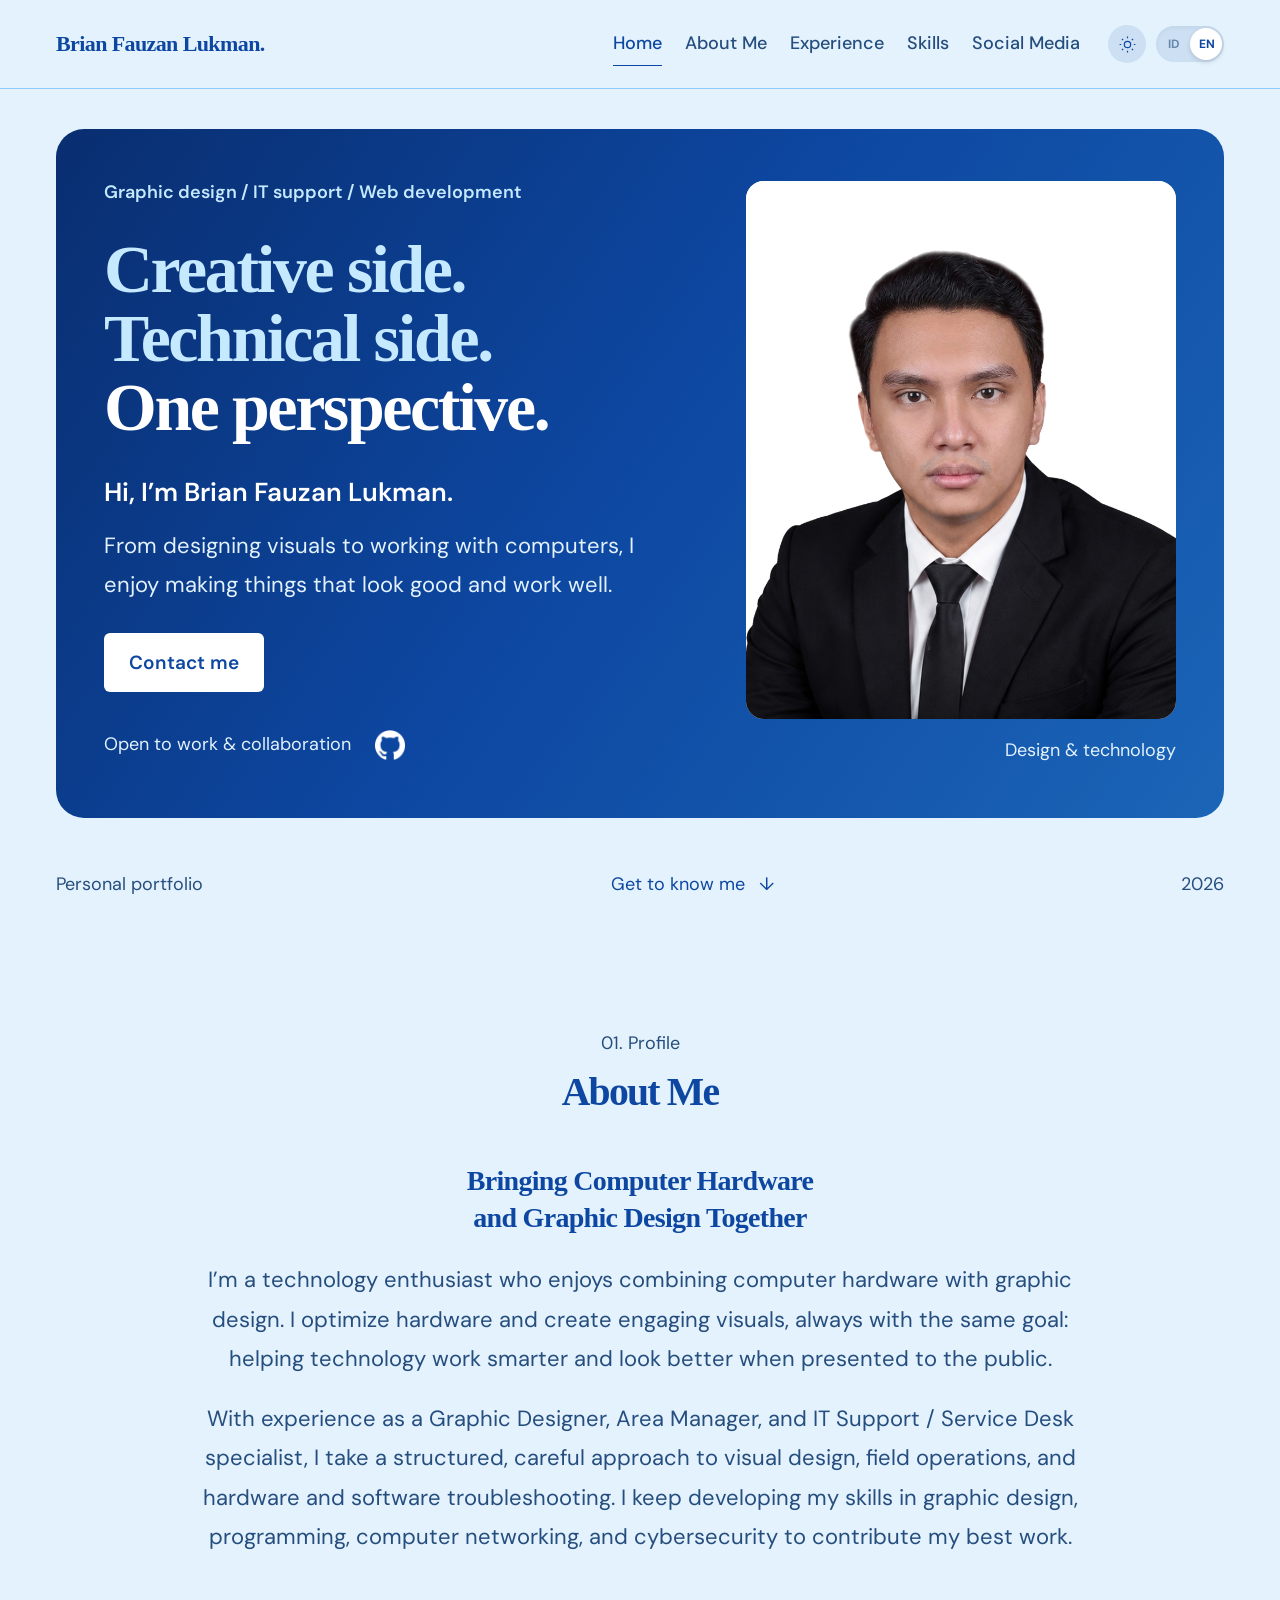
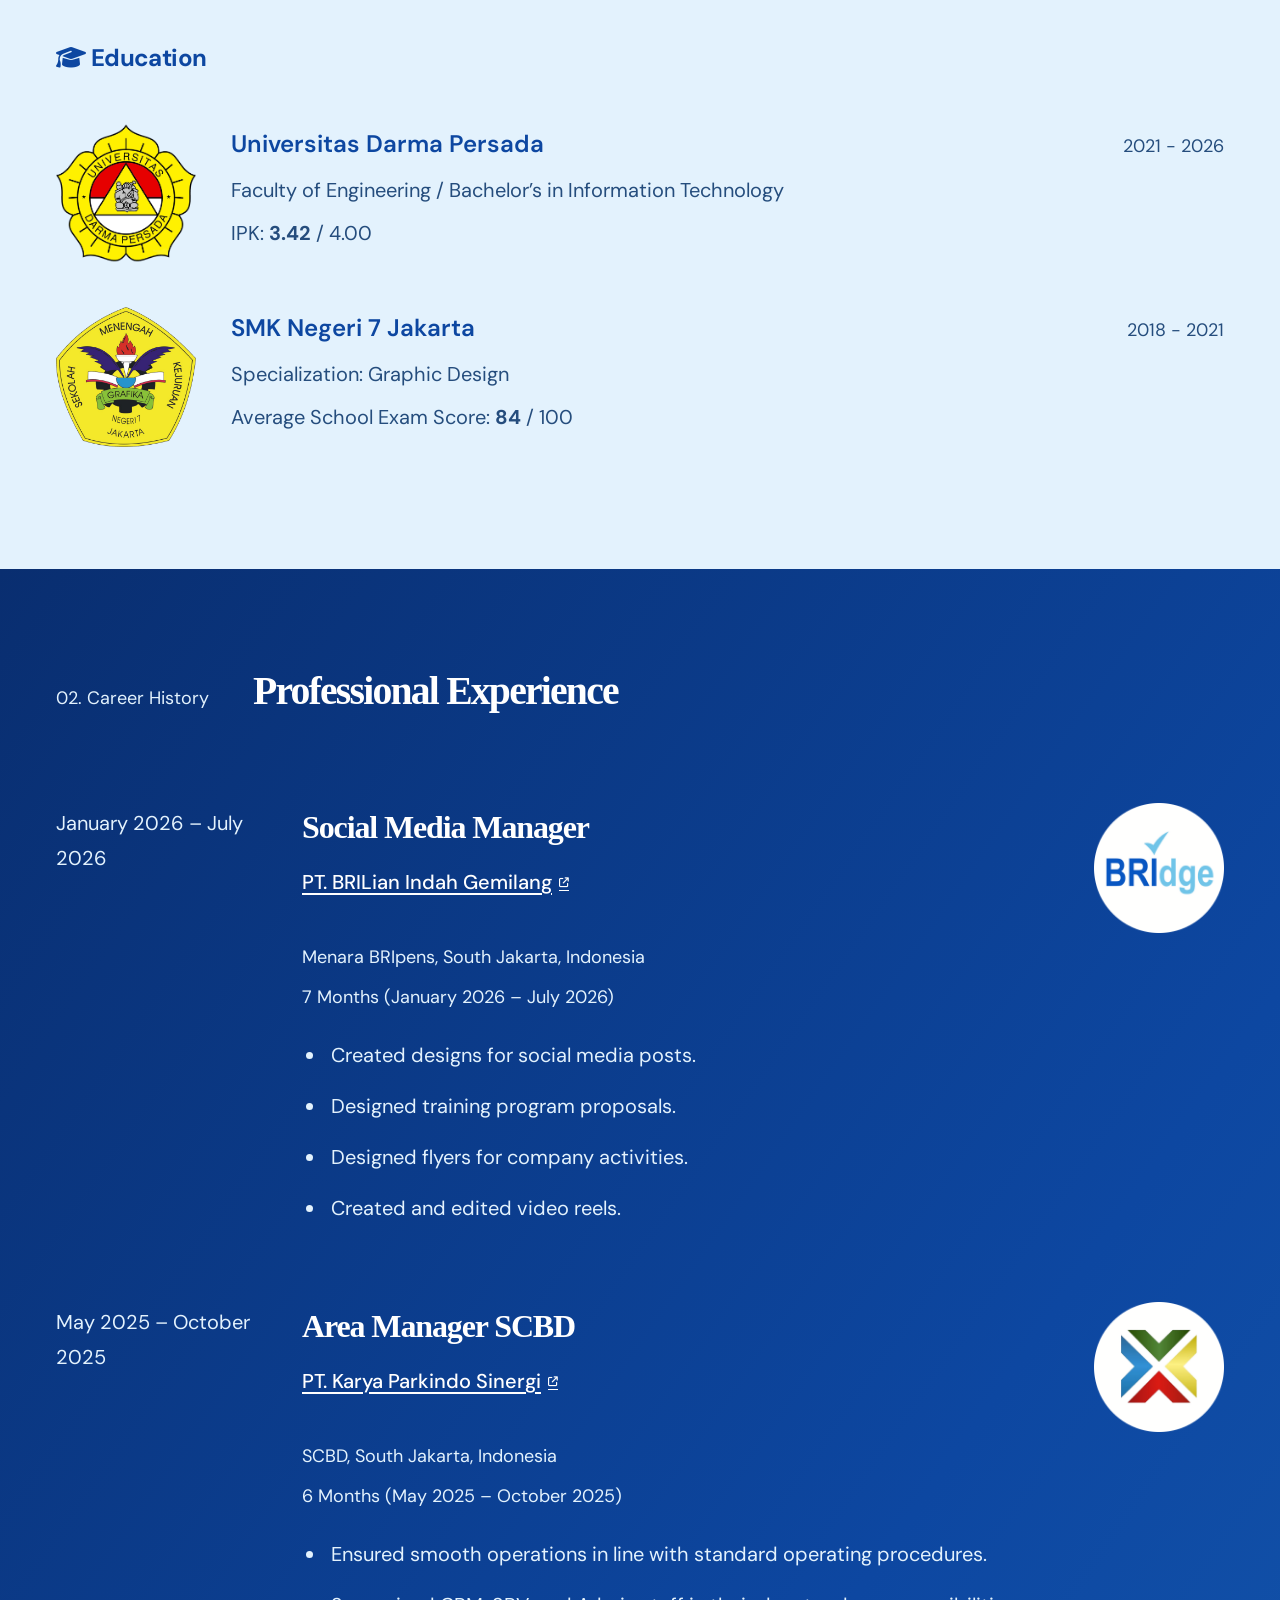
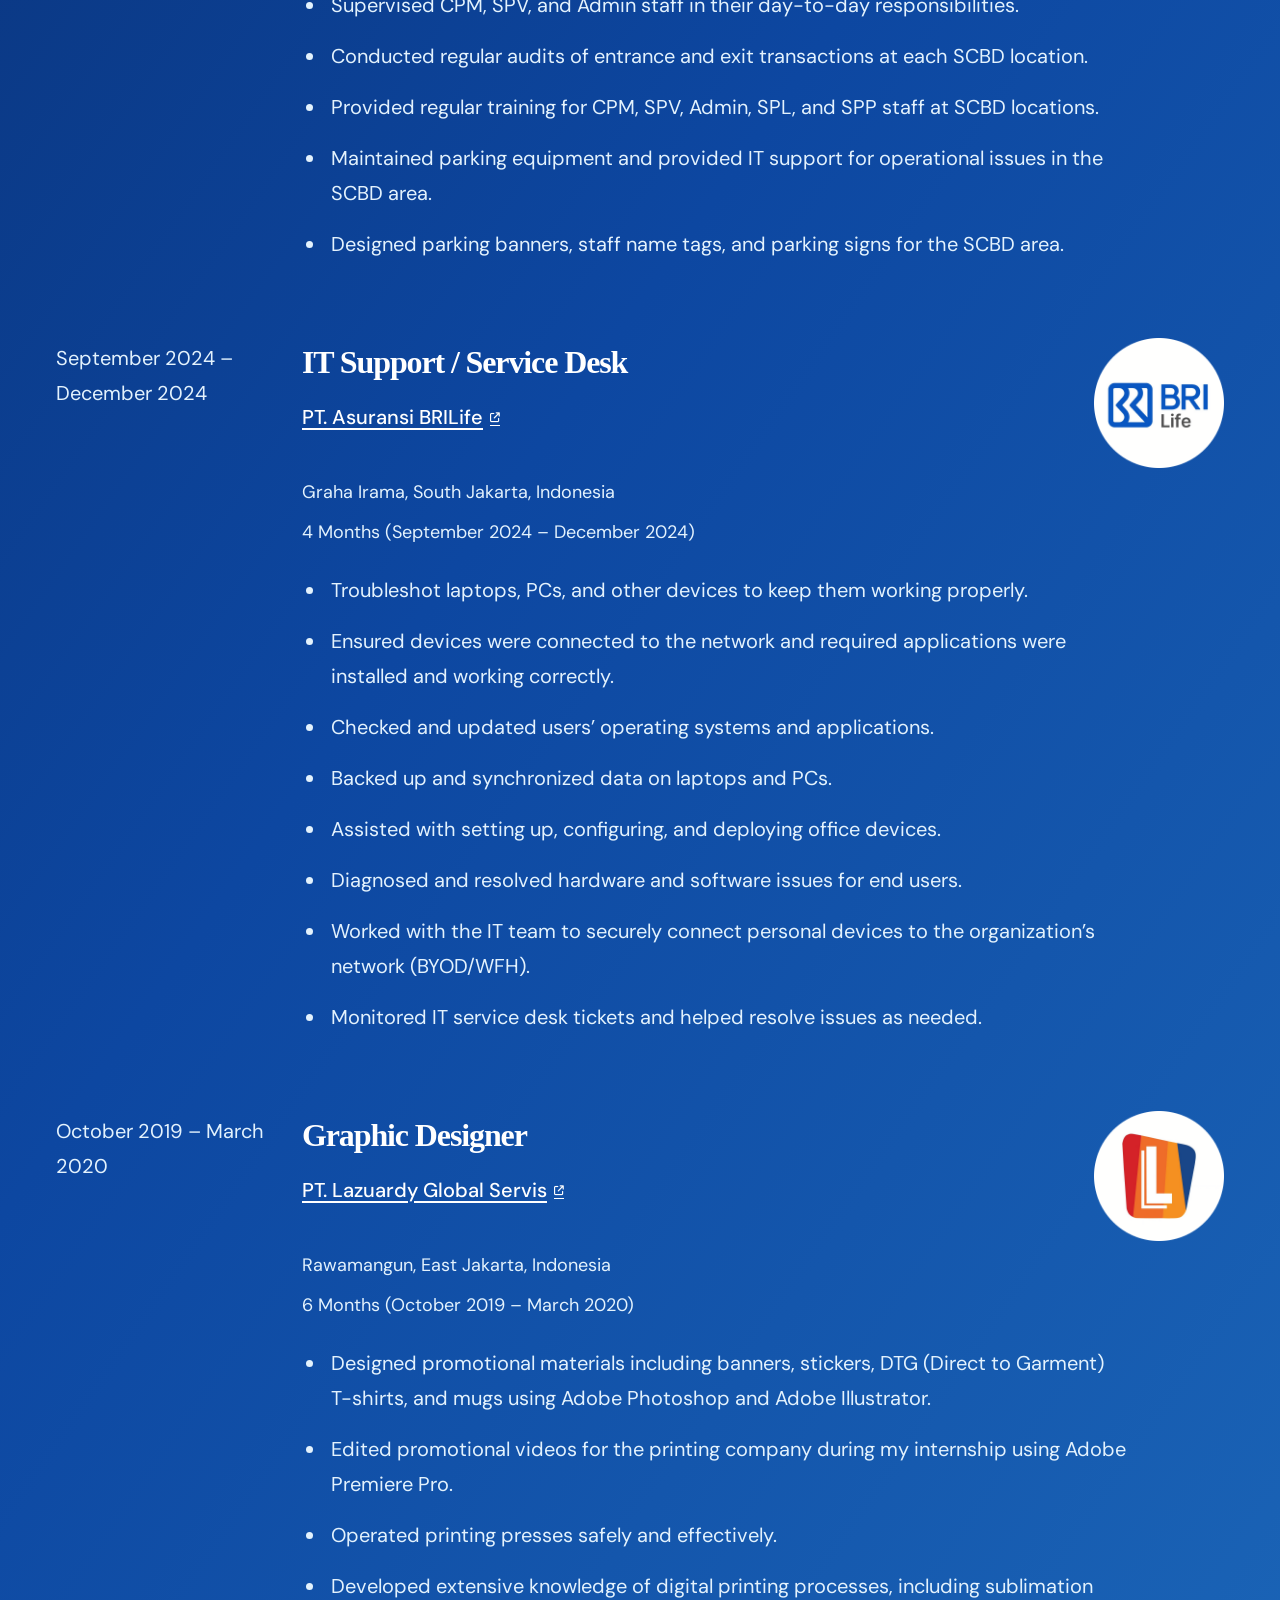
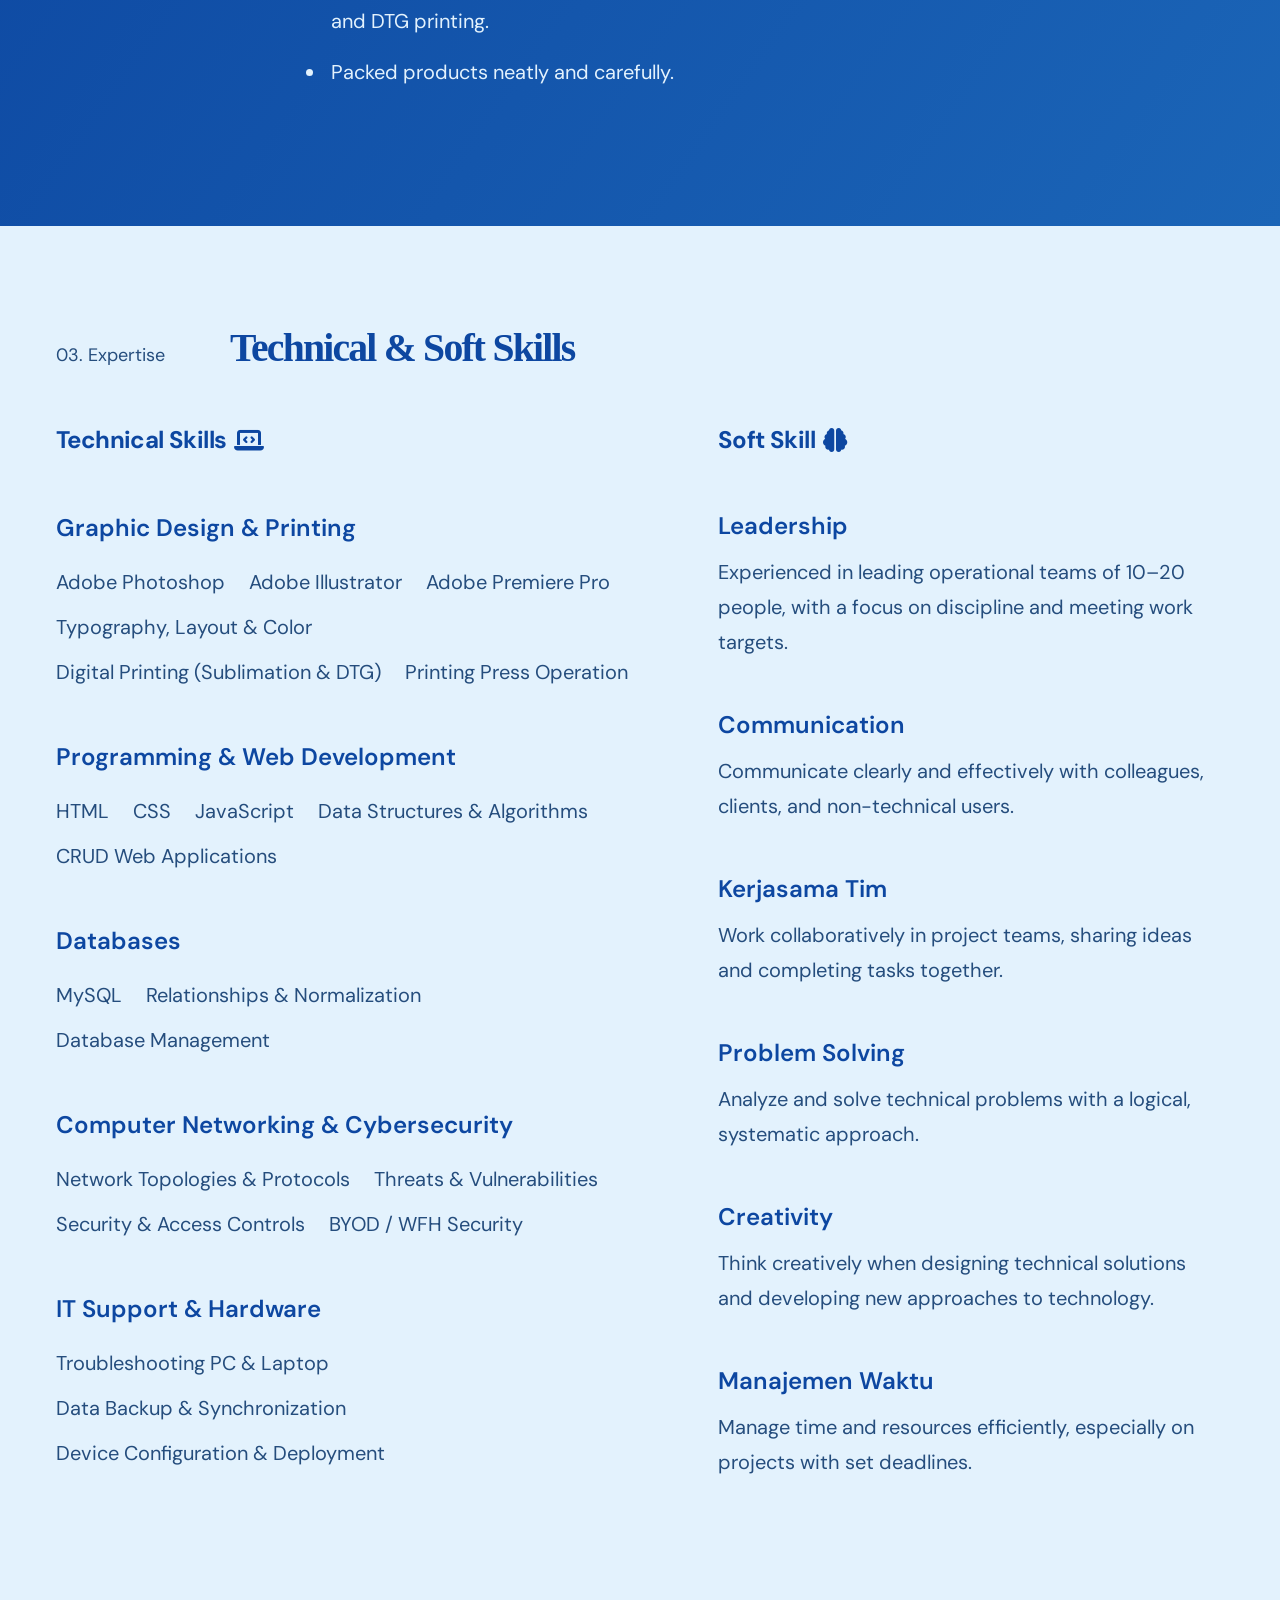
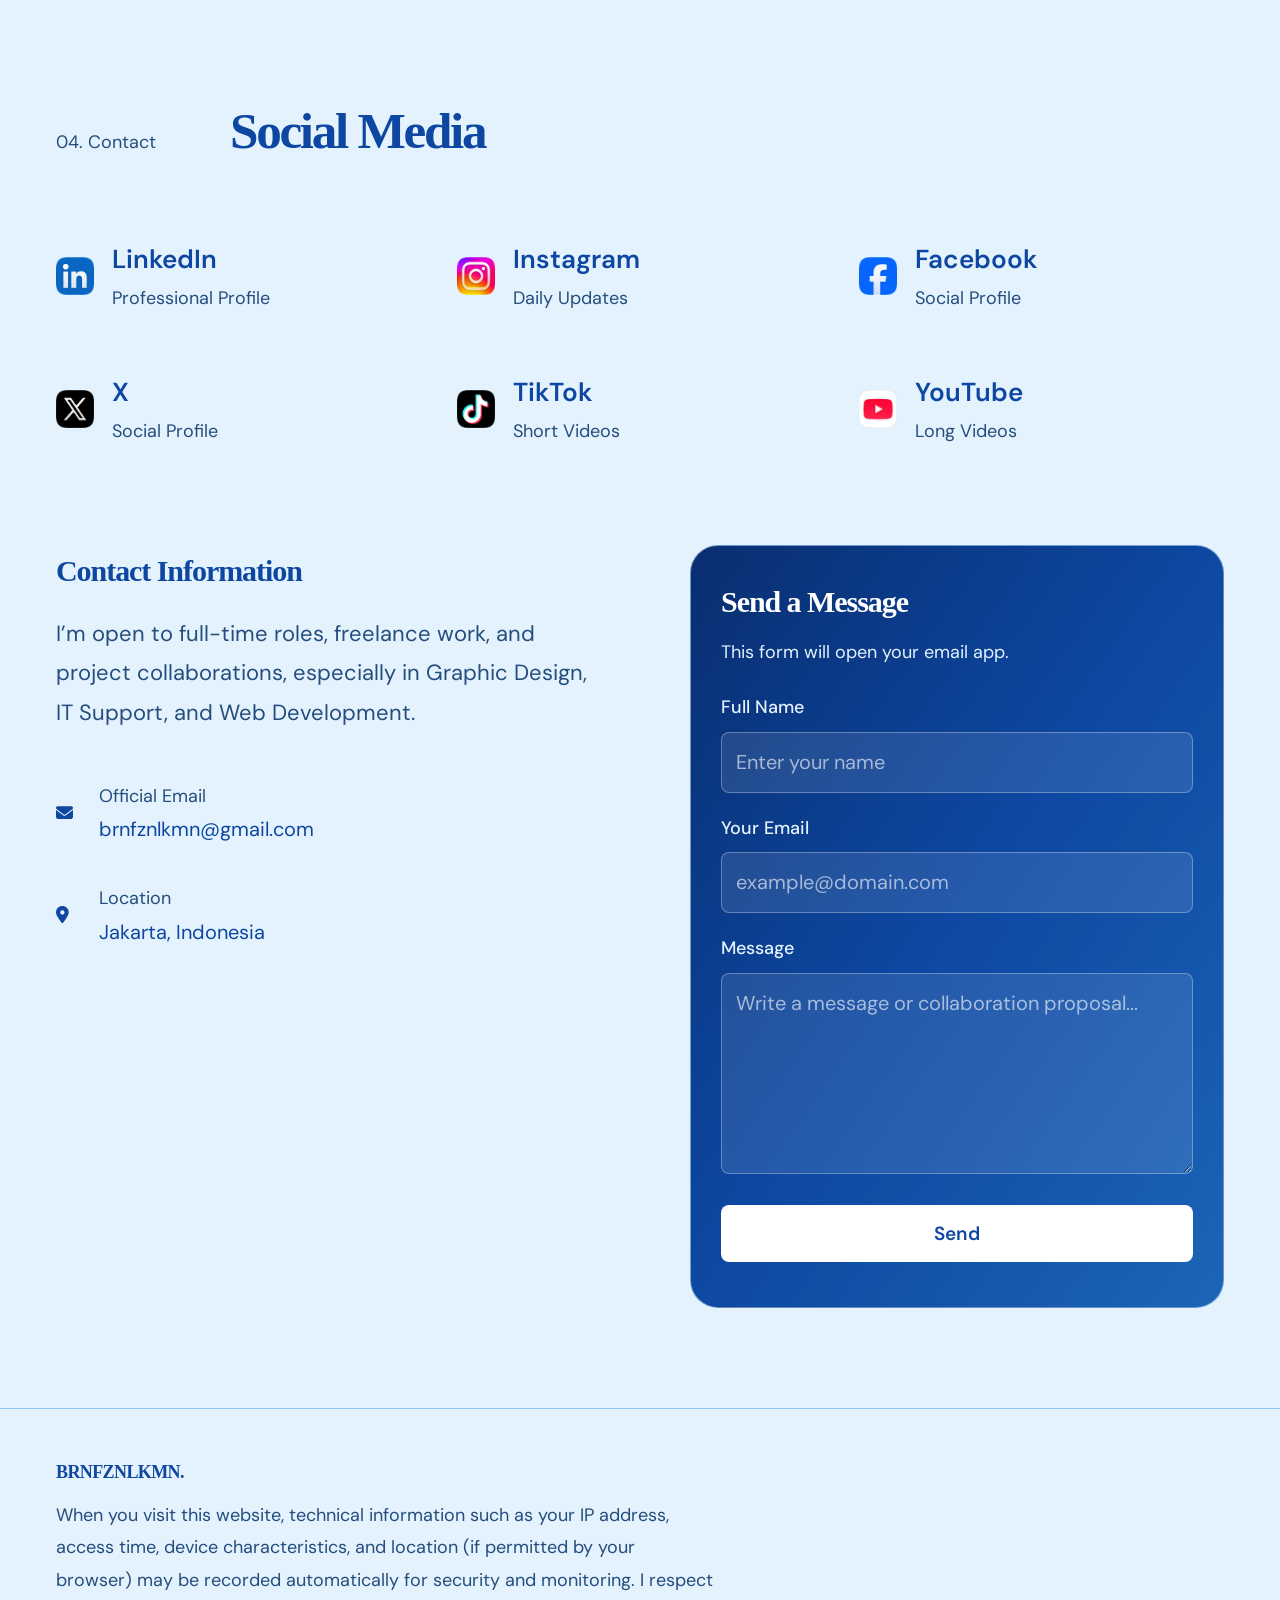
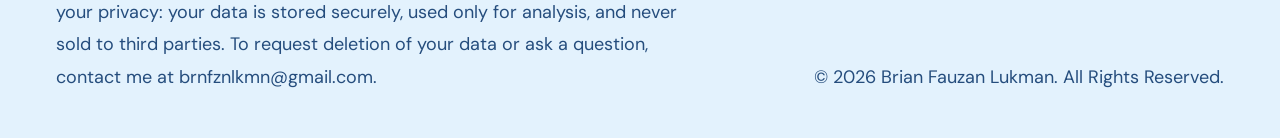
==== commit af22deaf: "feat: make company logos clickable and increase size" ====
--- a/index.html
+++ b/index.html
@@ -172,7 +172,7 @@
                             <div class="timeline-header-wrapper" style="display: flex; justify-content: space-between; align-items: flex-start; gap: 20px;"><div class="timeline-header">
                                 <h3 class="job-title">Social Media Manager</h3>
                                 <h4 class="company-name"><a href="https://bridgeindonesia.id/" target="_blank" rel="noopener noreferrer">PT. BRILian Indah Gemilang <i class="fa-solid fa-arrow-up-right-from-square"></i></a></h4>
-                            </div><img src="assets/BRIdge.png" class="company-logo" alt="Logo"></div>
+                            </div><a href="https://bridgeindonesia.id/" target="_blank" rel="noopener noreferrer" style="display: block; flex-shrink: 0;"><img src="assets/BRIdge.png" class="company-logo" alt="Logo BRIdge"></a></div>
 
                             <span class="location-badge">
                                 <i class="fa-solid fa-location-arrow"></i>
@@ -211,7 +211,7 @@
                             <div class="timeline-header-wrapper" style="display: flex; justify-content: space-between; align-items: flex-start; gap: 20px;"><div class="timeline-header">
                                 <h3 class="job-title">Area Manager SCBD</h3>
                                 <h4 class="company-name"><a href="https://www.instagram.com/asiaparking.indonesia/" target="_blank" rel="noopener noreferrer">PT. Karya Parkindo Sinergi <i class="fa-solid fa-arrow-up-right-from-square"></i></a></h4>
-                            </div><img src="assets/AsiaParking.png" class="company-logo" alt="Logo"></div>
+                            </div><a href="https://www.instagram.com/asiaparking.indonesia/" target="_blank" rel="noopener noreferrer" style="display: block; flex-shrink: 0;"><img src="assets/AsiaParking.png" class="company-logo" alt="Logo AsiaParking"></a></div>
 
                             <span class="location-badge">
                                 <i class="fa-solid fa-location-arrow"></i>
@@ -256,7 +256,7 @@
                             <div class="timeline-header-wrapper" style="display: flex; justify-content: space-between; align-items: flex-start; gap: 20px;"><div class="timeline-header">
                                 <h3 class="job-title">IT Support / Service Desk</h3>
                                 <h4 class="company-name"><a href="https://www.brilife.co.id/en/web/guest/about-us" target="_blank" rel="noopener noreferrer">PT. Asuransi BRILife <i class="fa-solid fa-arrow-up-right-from-square"></i></a></h4>
-                            </div><img src="assets/BRILife.png" class="company-logo" alt="Logo"></div>
+                            </div><a href="https://www.brilife.co.id/en/web/guest/about-us" target="_blank" rel="noopener noreferrer" style="display: block; flex-shrink: 0;"><img src="assets/BRILife.png" class="company-logo" alt="Logo BRILife"></a></div>
 
                             <span class="location-badge">
                                 <i class="fa-solid fa-location-arrow"></i>
@@ -307,7 +307,7 @@
                             <div class="timeline-header-wrapper" style="display: flex; justify-content: space-between; align-items: flex-start; gap: 20px;"><div class="timeline-header">
                                 <h3 class="job-title">Graphic Designer</h3>
                                 <h4 class="company-name"><a href="https://www.instagram.com/lazuardyglobalservis/" target="_blank" rel="noopener noreferrer">PT. Lazuardy Global Servis <i class="fa-solid fa-arrow-up-right-from-square"></i></a></h4>
-                            </div><img src="assets/Lazuardy.png" class="company-logo" alt="Logo"></div>
+                            </div><a href="https://www.instagram.com/lazuardyglobalservis/" target="_blank" rel="noopener noreferrer" style="display: block; flex-shrink: 0;"><img src="assets/Lazuardy.png" class="company-logo" alt="Logo Lazuardy"></a></div>
 
                             <span class="location-badge">
                                 <i class="fa-solid fa-location-arrow"></i>
--- a/portfolio.css
+++ b/portfolio.css
@@ -407,7 +407,7 @@
 }
 /* Company Logo */
 .company-logo {
-    height: 110px;
+    height: 130px;
     width: auto;
     object-fit: contain;
     transition: transform 0.3s cubic-bezier(0.34, 1.56, 0.64, 1);
@@ -418,7 +418,7 @@
     transform: scale(1.15) rotate(-3deg);
 }
 @media (max-width: 768px) {
-    .company-logo { height: 80px; }
+    .company-logo { height: 95px; }
     .timeline-header-wrapper { flex-direction: column-reverse; }
     .timeline-header-wrapper .company-logo { margin-bottom: 15px; }
 }
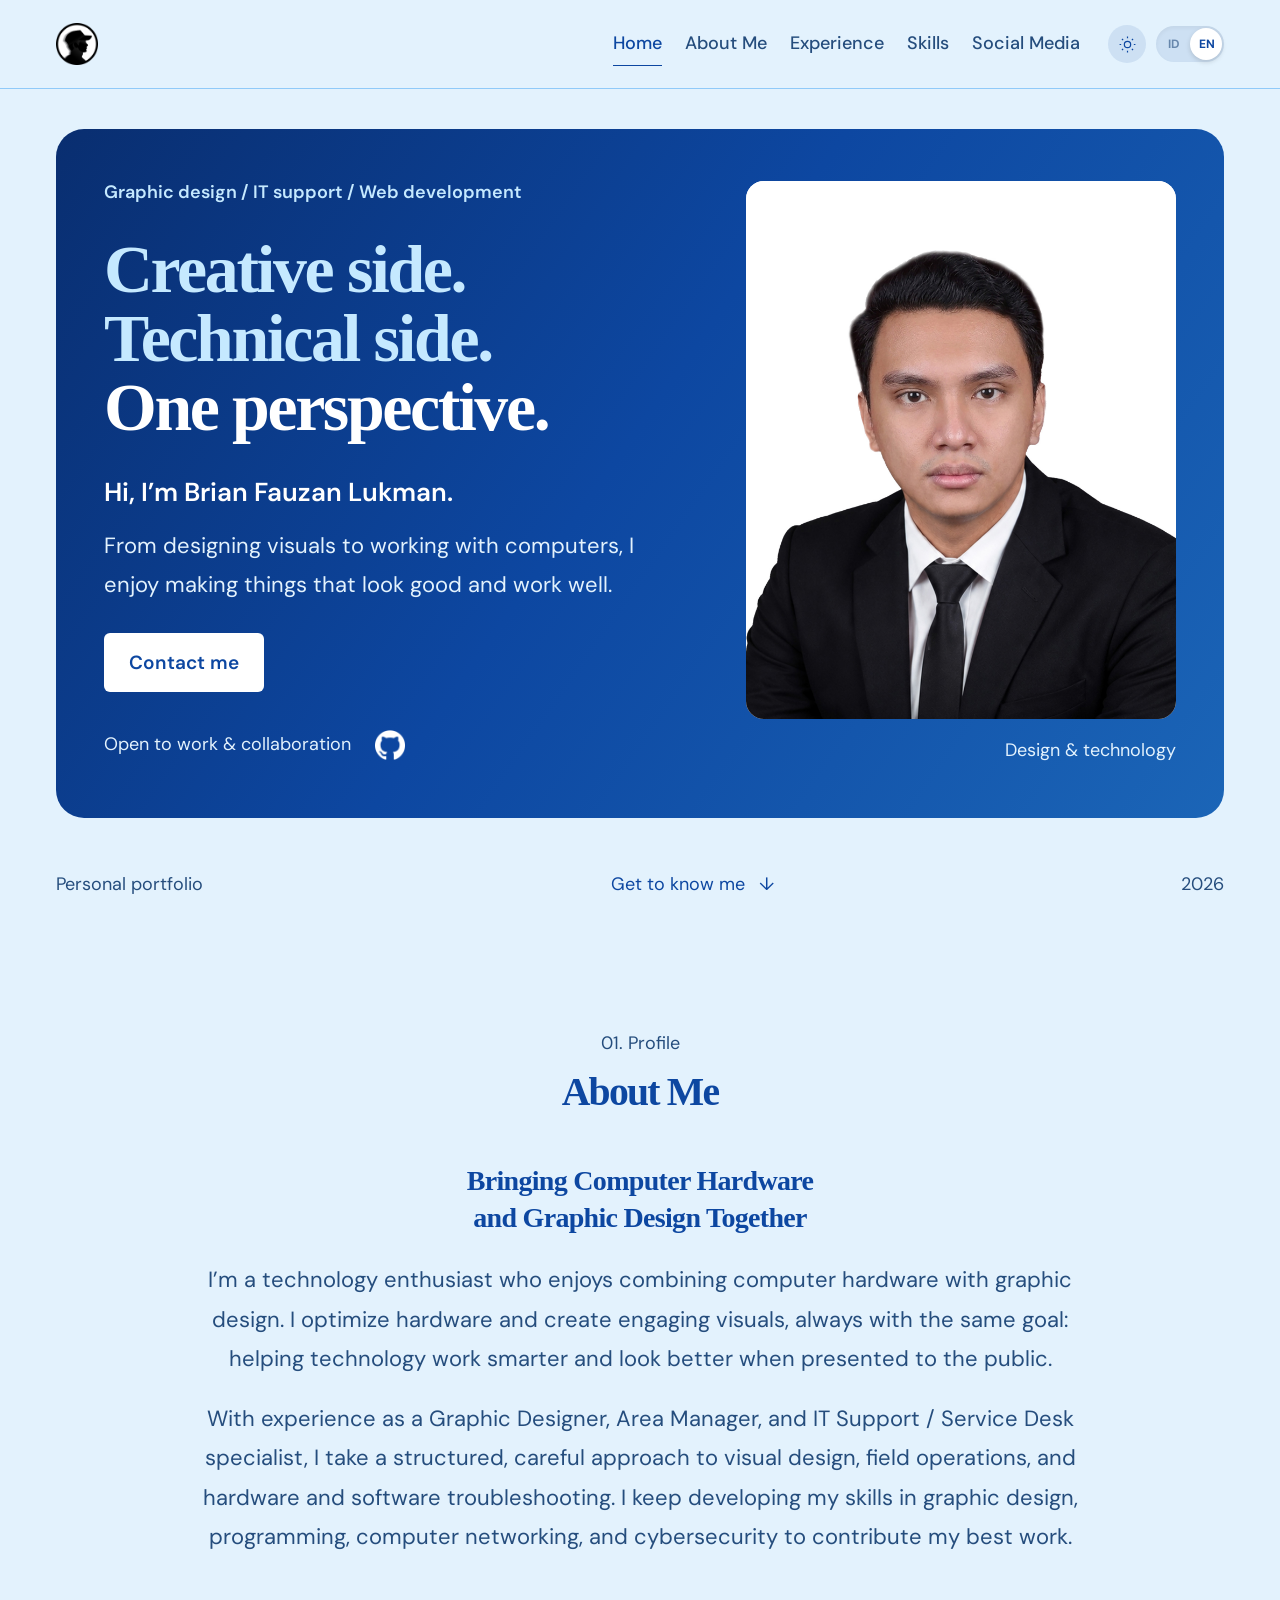
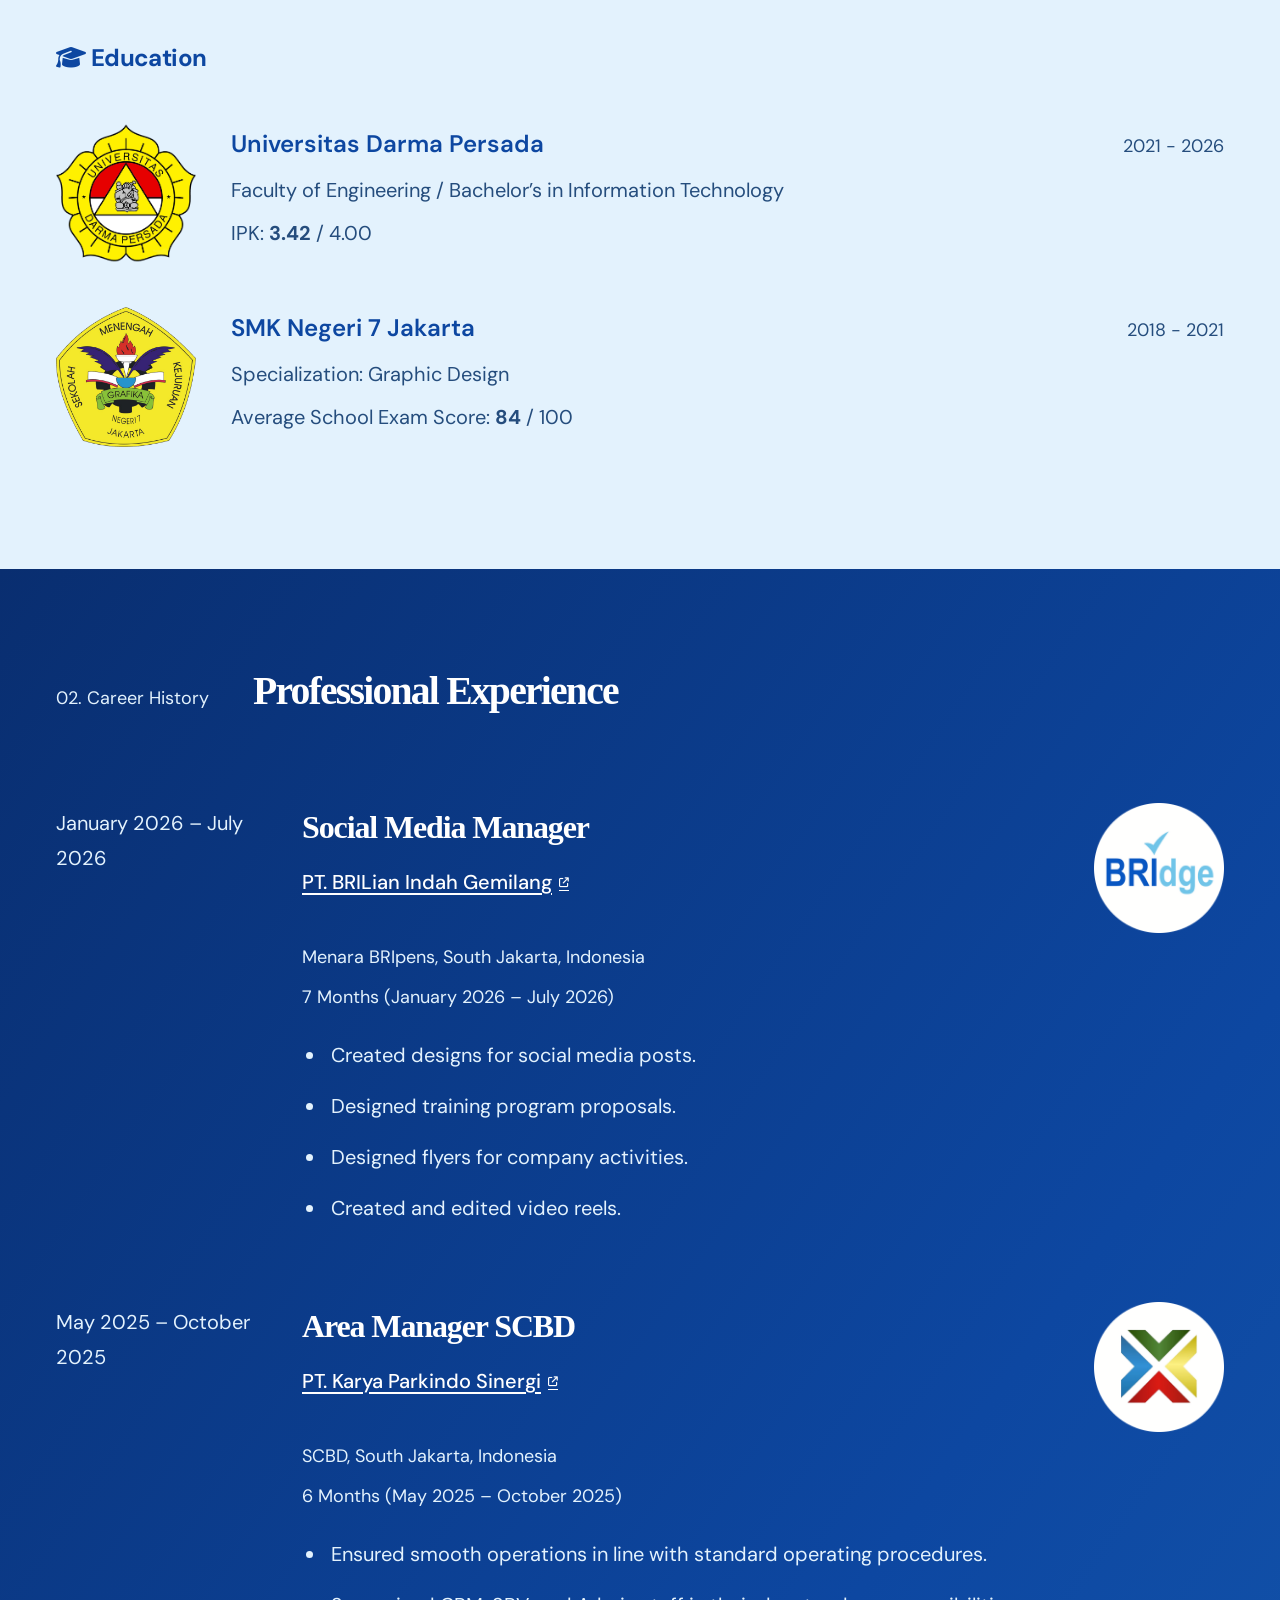
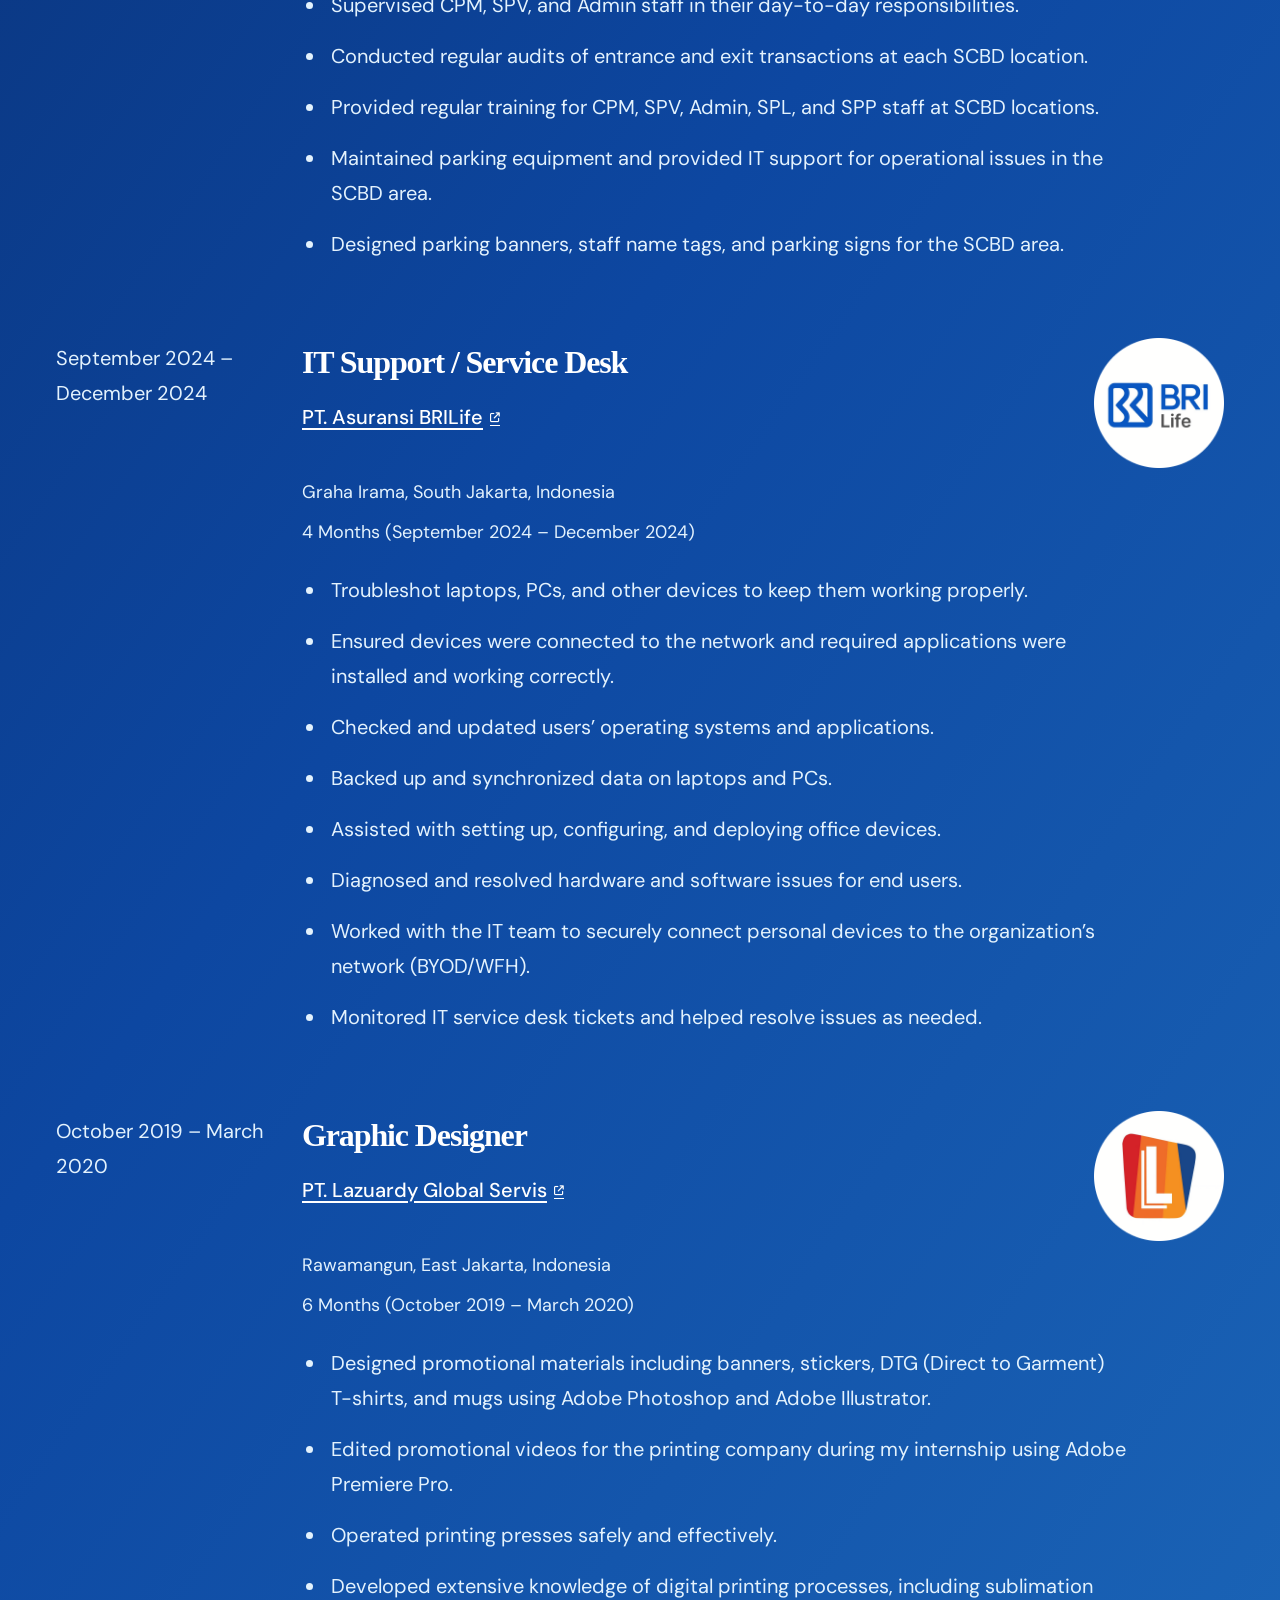
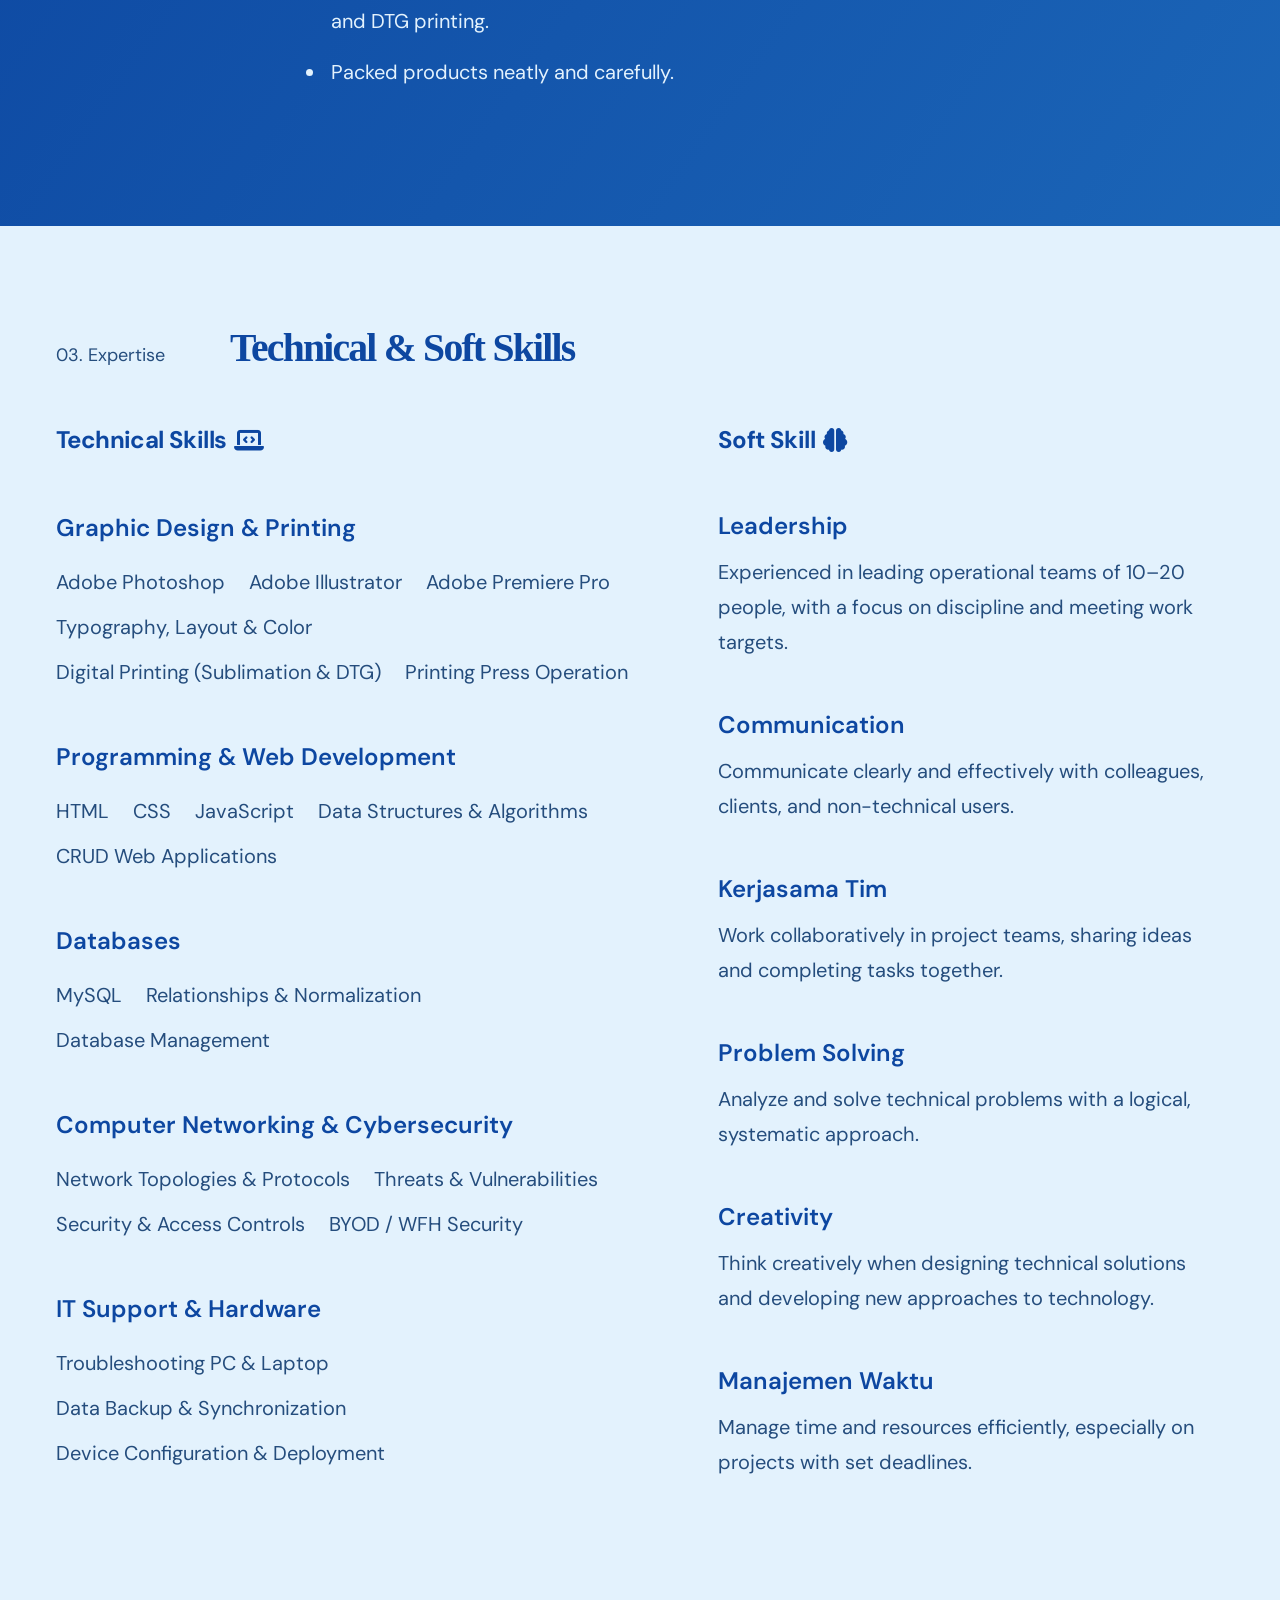
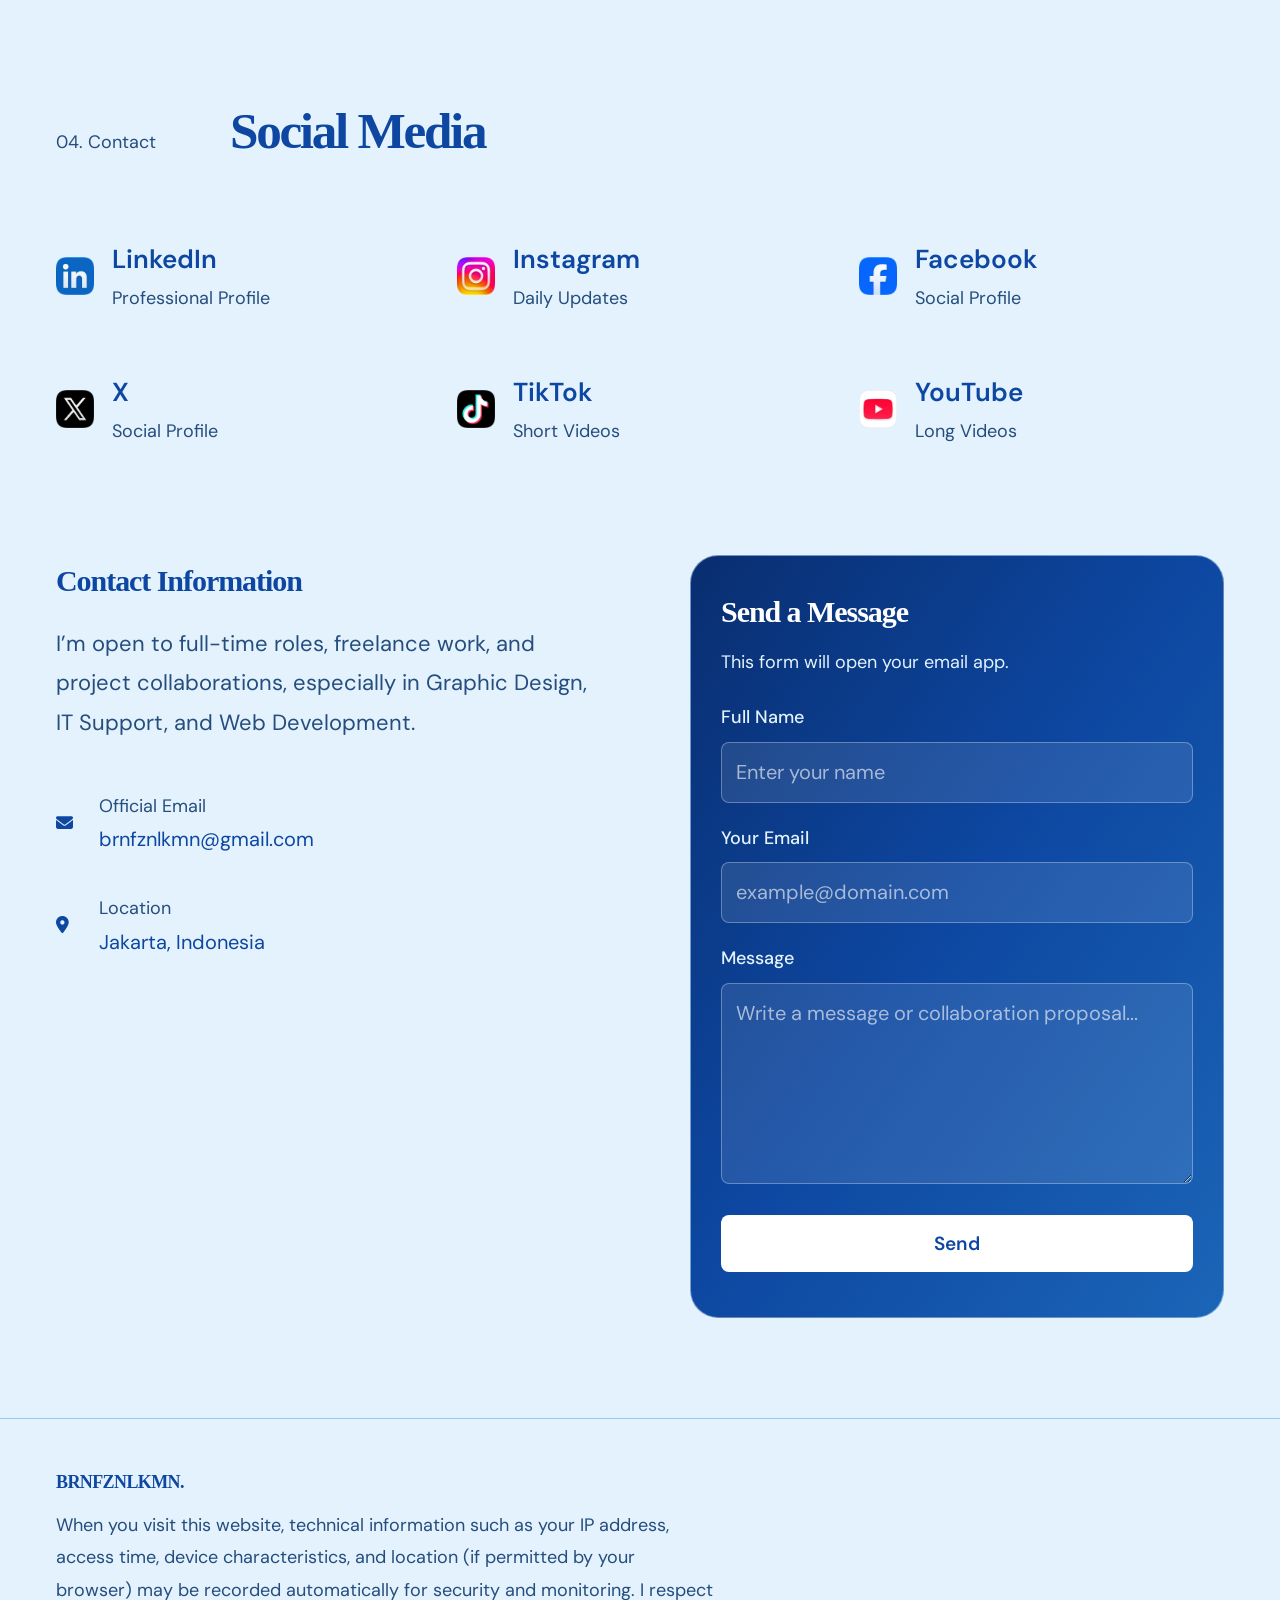
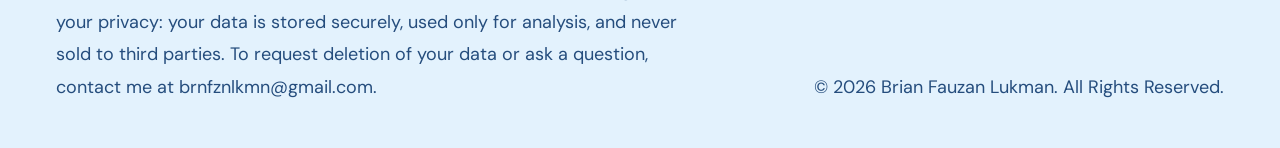
==== commit ace447c5: "feat: use favicon.png for navbar logo instead of text" ====
--- a/index.html
+++ b/index.html
@@ -32,7 +32,7 @@
     <!-- Navigation Header -->
     <header class="navbar" id="navbar">
         <div class="nav-container">
-            <a href="#hero" class="nav-logo" id="nav-logo">Brian Fauzan<span> Lukman.</span></a>
+            <a href="#hero" class="nav-logo" id="nav-logo" style="display: flex; align-items: center;"><img src="assets/favicon.png" alt="Logo Brian Fauzan Lukman" class="nav-logo-img"></a>
             <div class="nav-right-group">
                 <nav class="nav-menu" id="nav-menu">
                     <ul>
--- a/portfolio.css
+++ b/portfolio.css
@@ -198,7 +198,7 @@
 .social-info h4 { font-size: 26px; font-weight: 600; transition: color 0.3s; }
 .social-info p { font-size: 18px; color: var(--muted); transition: color 0.3s; }
 .social-card:hover .social-info p { color: var(--ink); }
-.contact-grid { display: grid; grid-template-columns: 1fr 1fr; gap: 100px; }
+.contact-grid { display: grid; grid-template-columns: 1fr 1fr; gap: 100px; margin-top: 80px; }
 .contact-panel-title { font-family: var(--font-serif); font-size: 30px; font-weight: 800; letter-spacing: -.035em; margin-bottom: 16px; }
 .contact-panel-p { color: var(--muted); font-size: 22px; margin-bottom: 30px; line-height: 1.8; }
 .contact-link-card { display: flex; align-items: center; gap: 18px; padding: 18px 0; }
@@ -428,3 +428,6 @@
     .edu-logo-wrapper { margin-right: 0; align-items: flex-start; justify-content: flex-start; }
     .edu-logo { height: 100px; } /* scale it down a bit for mobile so it looks balanced */
 }
+
+.nav-logo-img { height: 42px; width: auto; object-fit: contain; }
+@media (max-width: 640px) { .nav-logo-img { height: 32px; } }
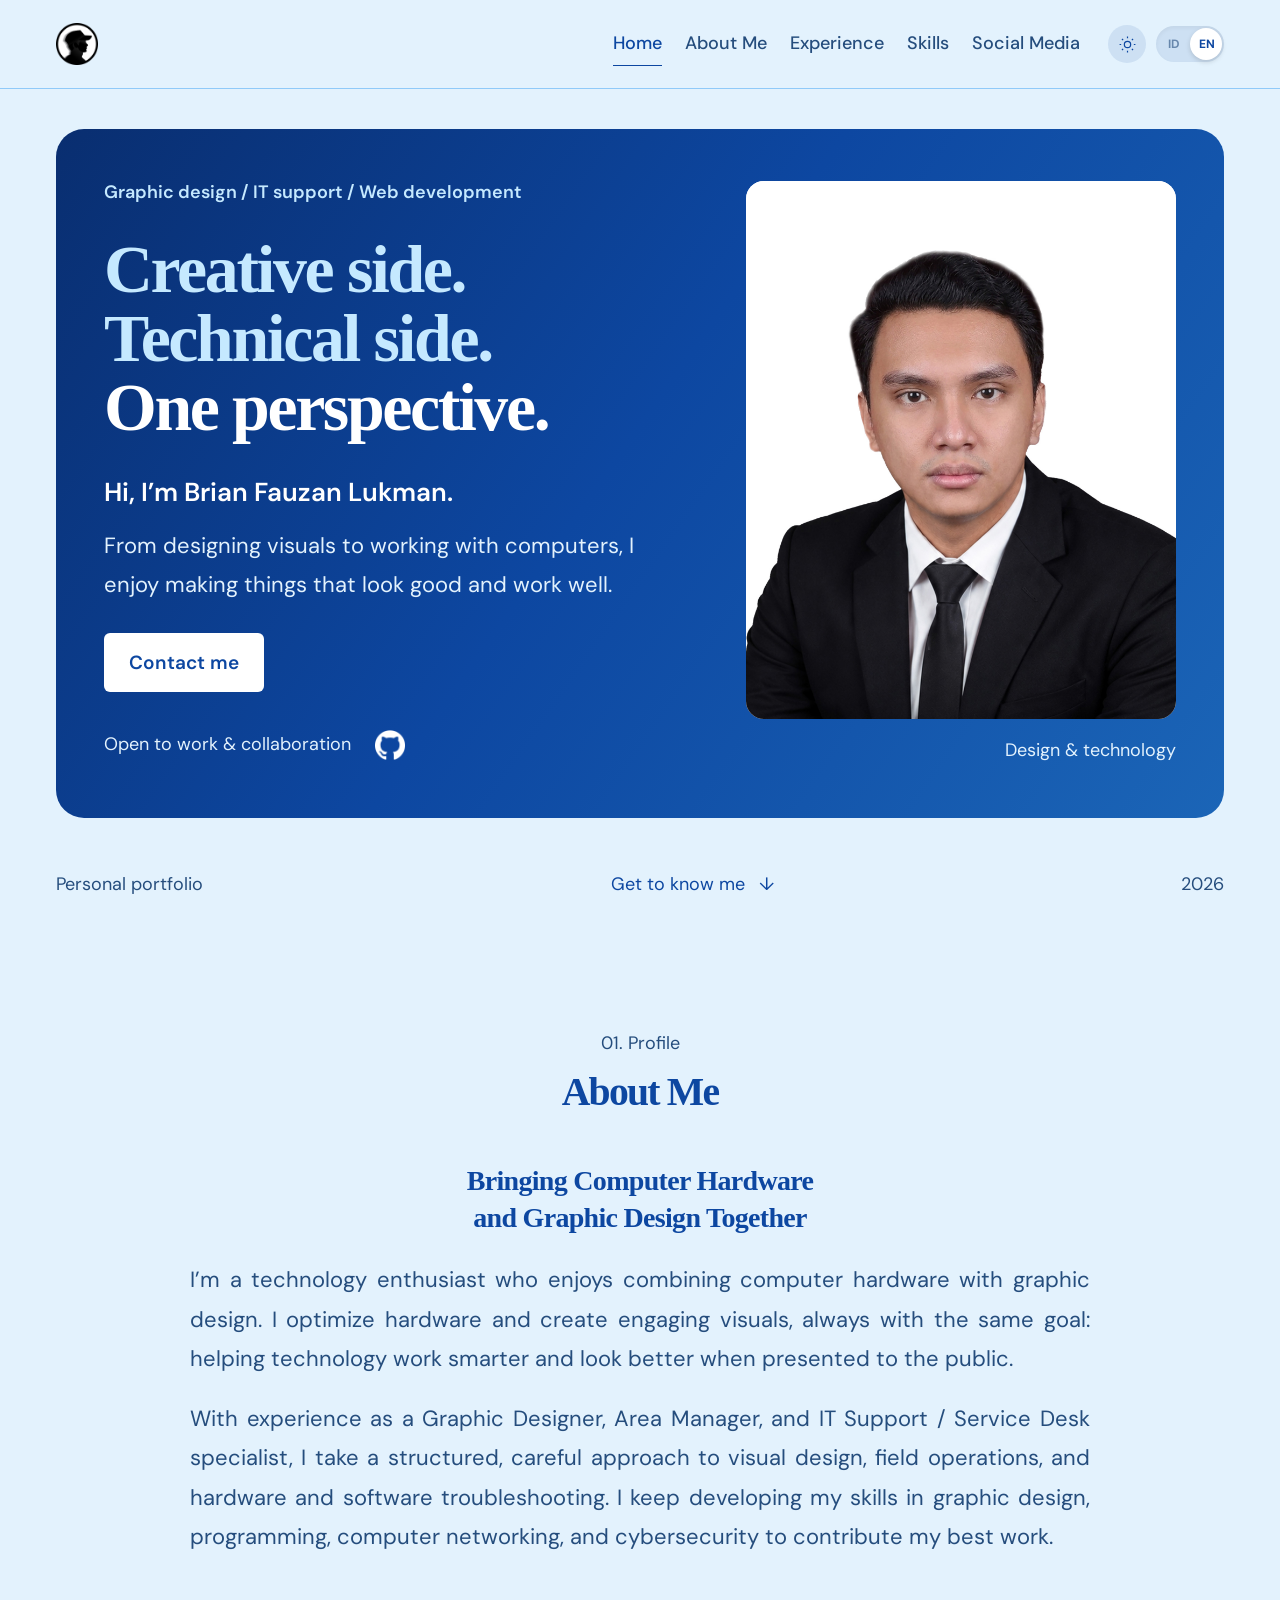
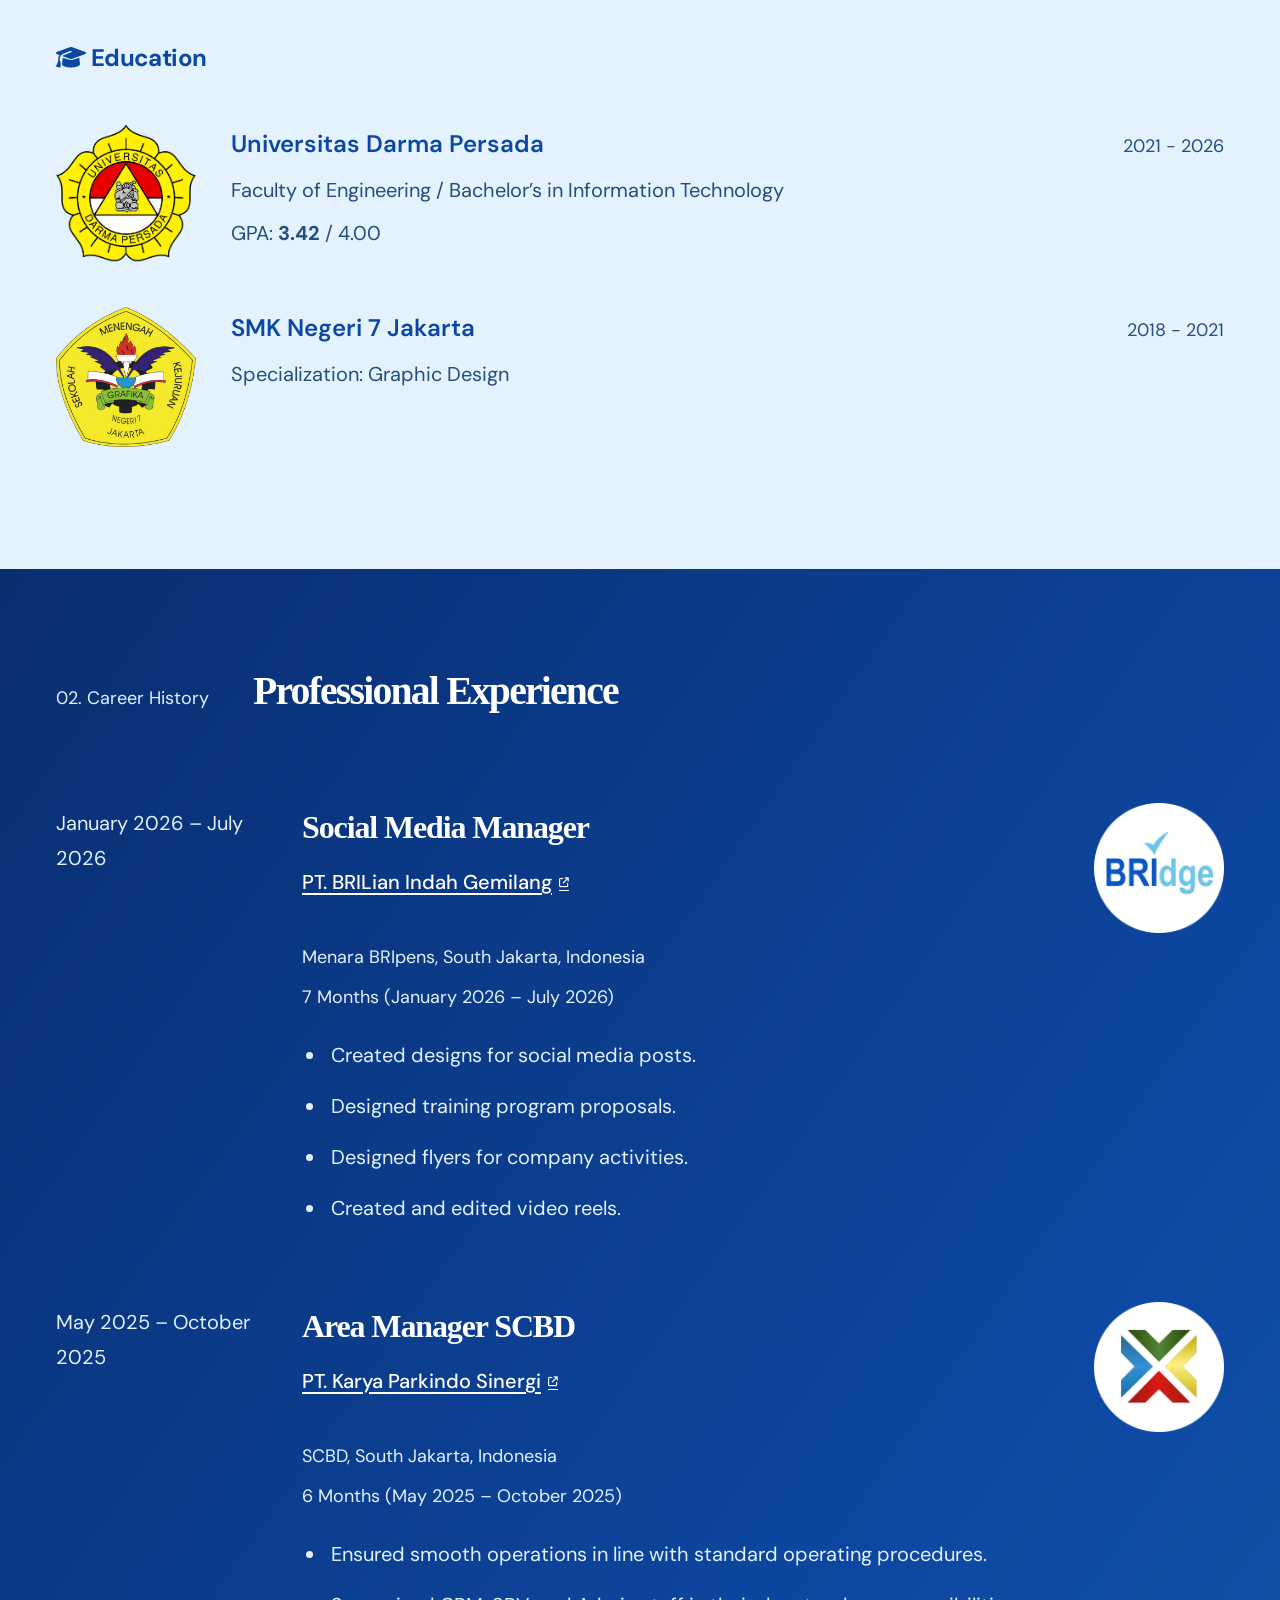
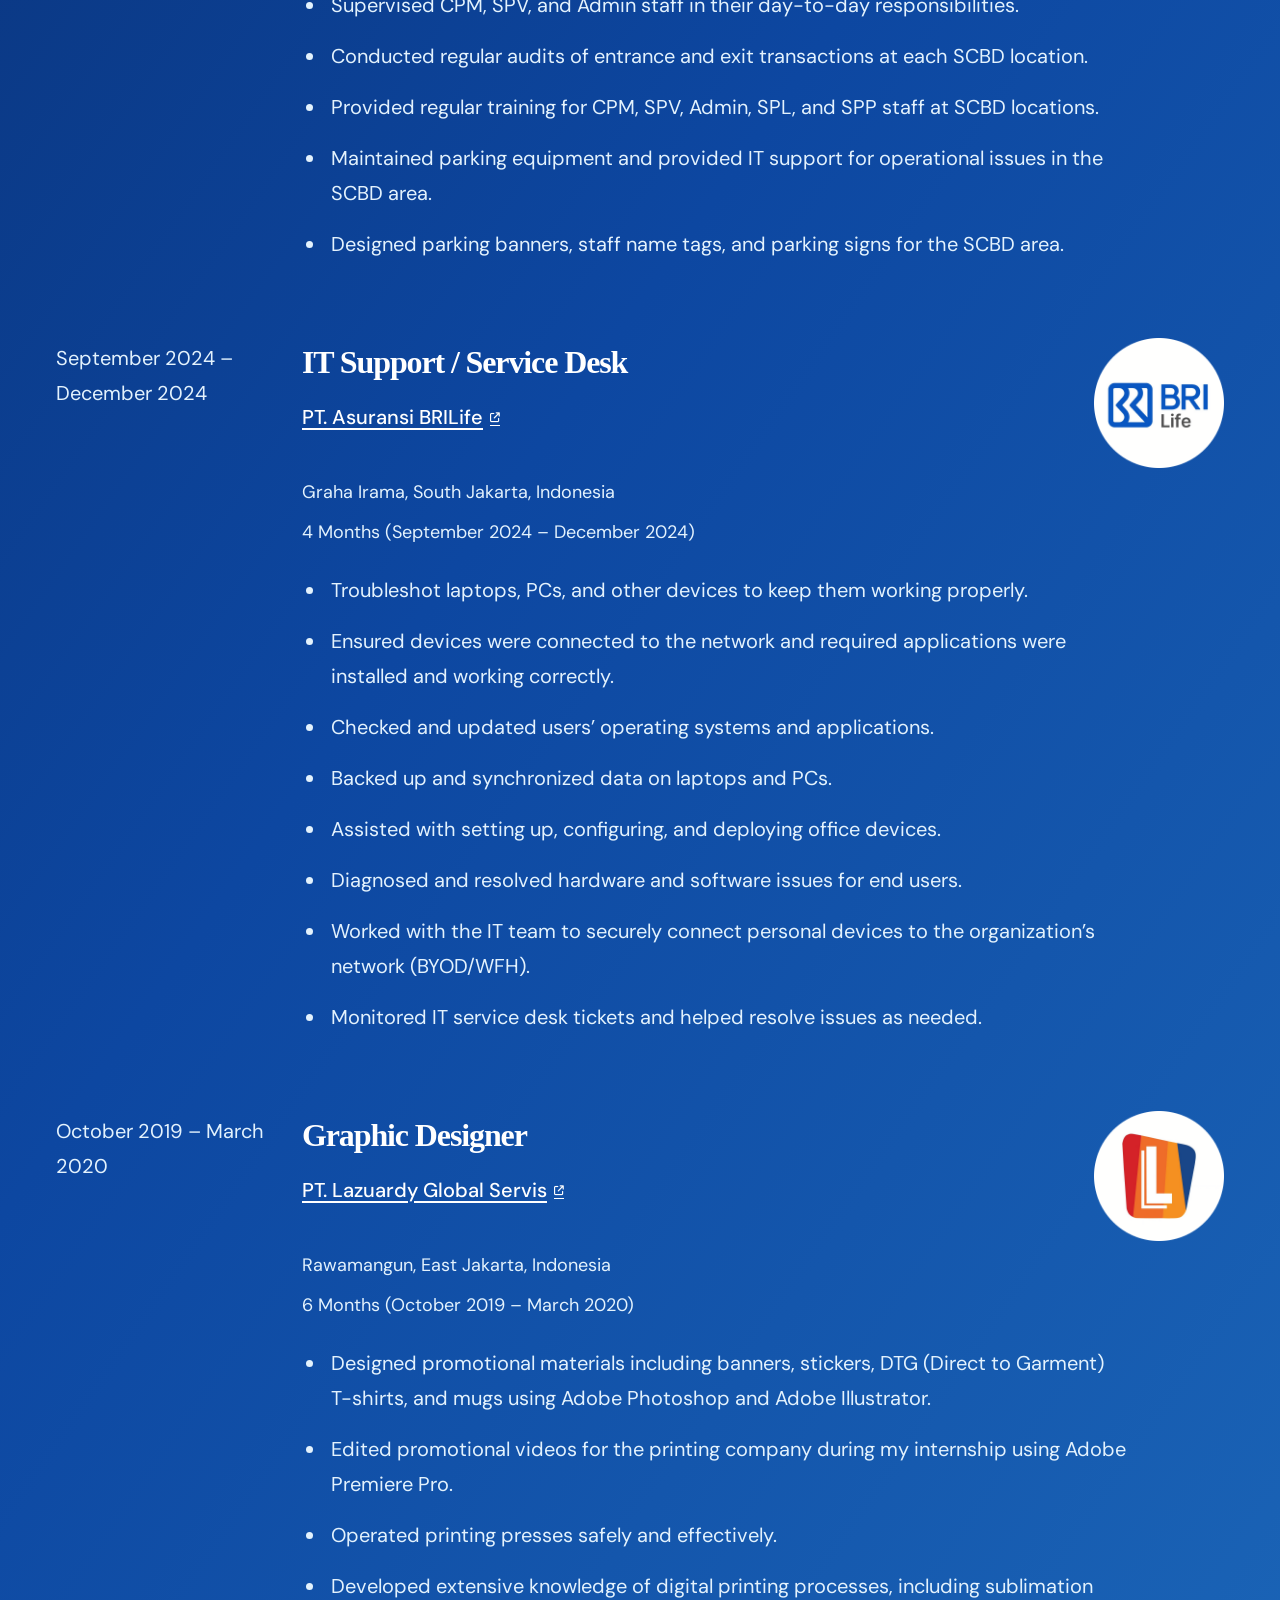
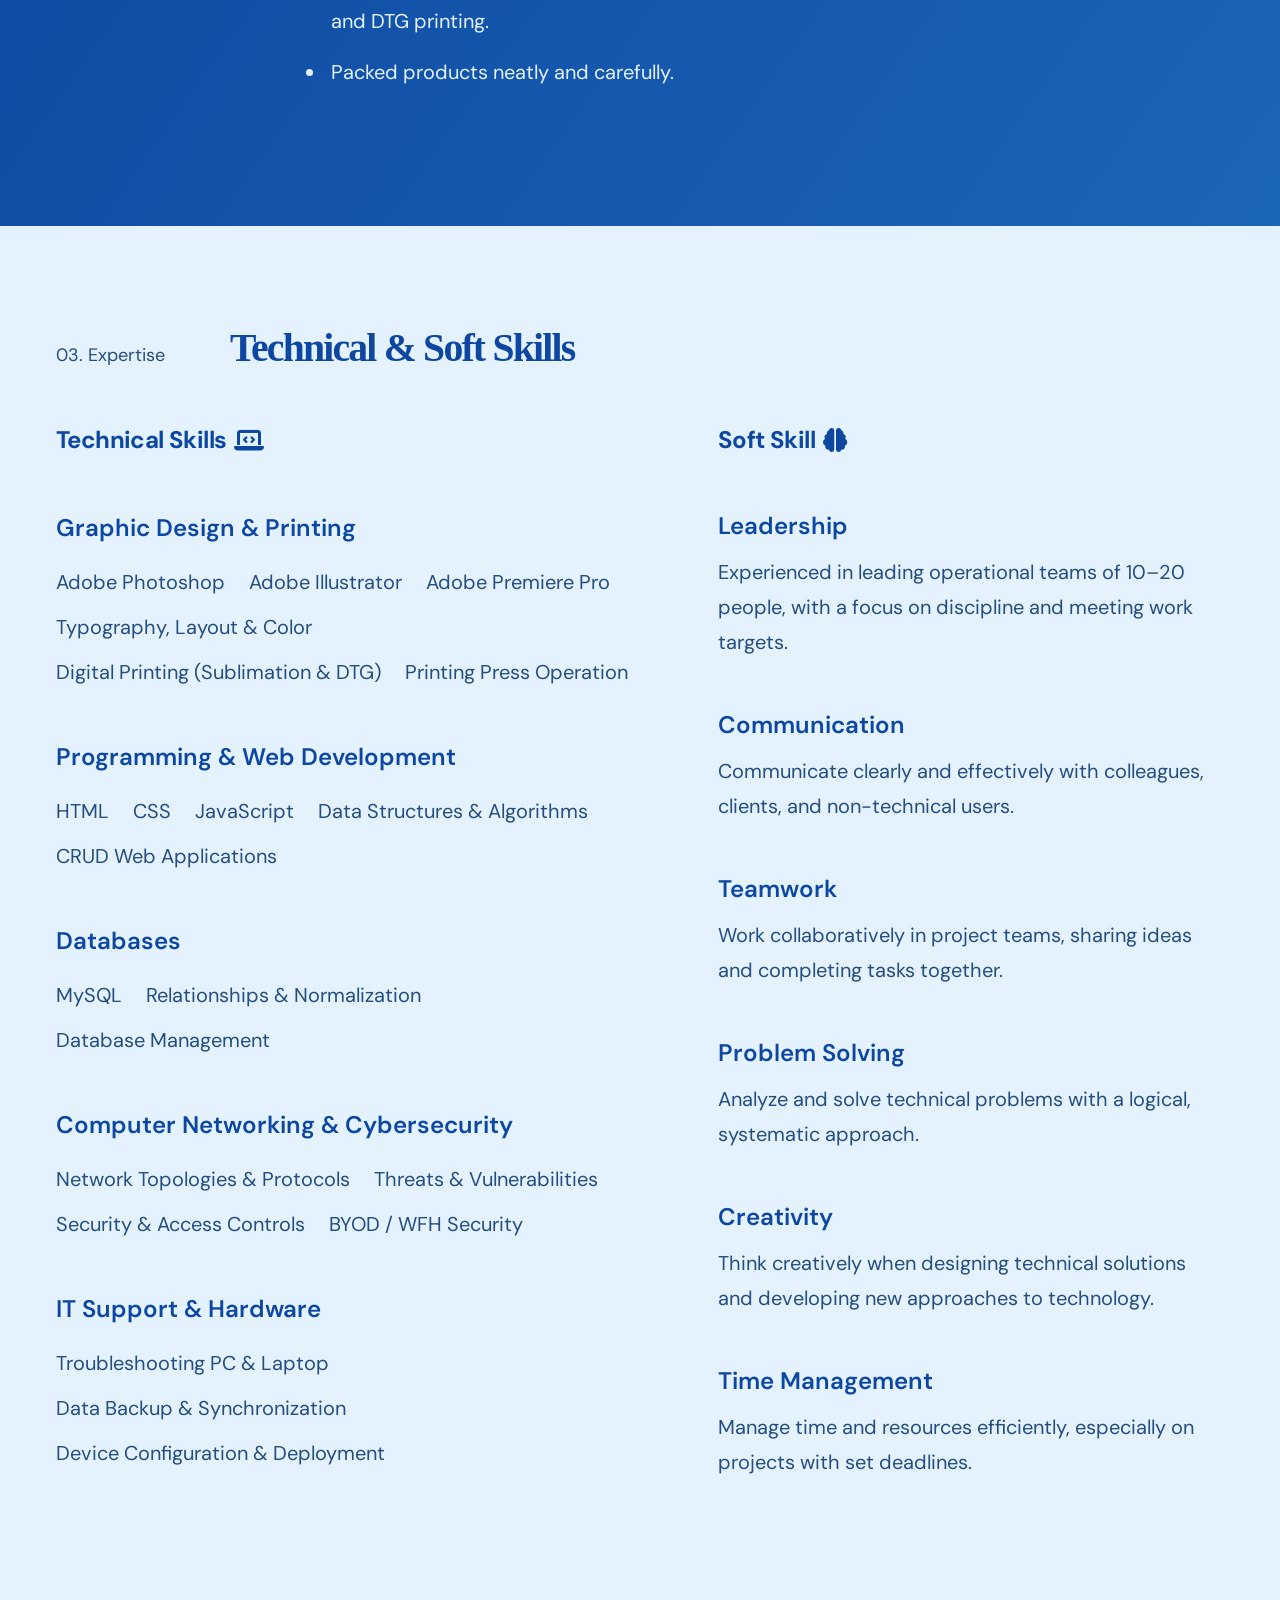
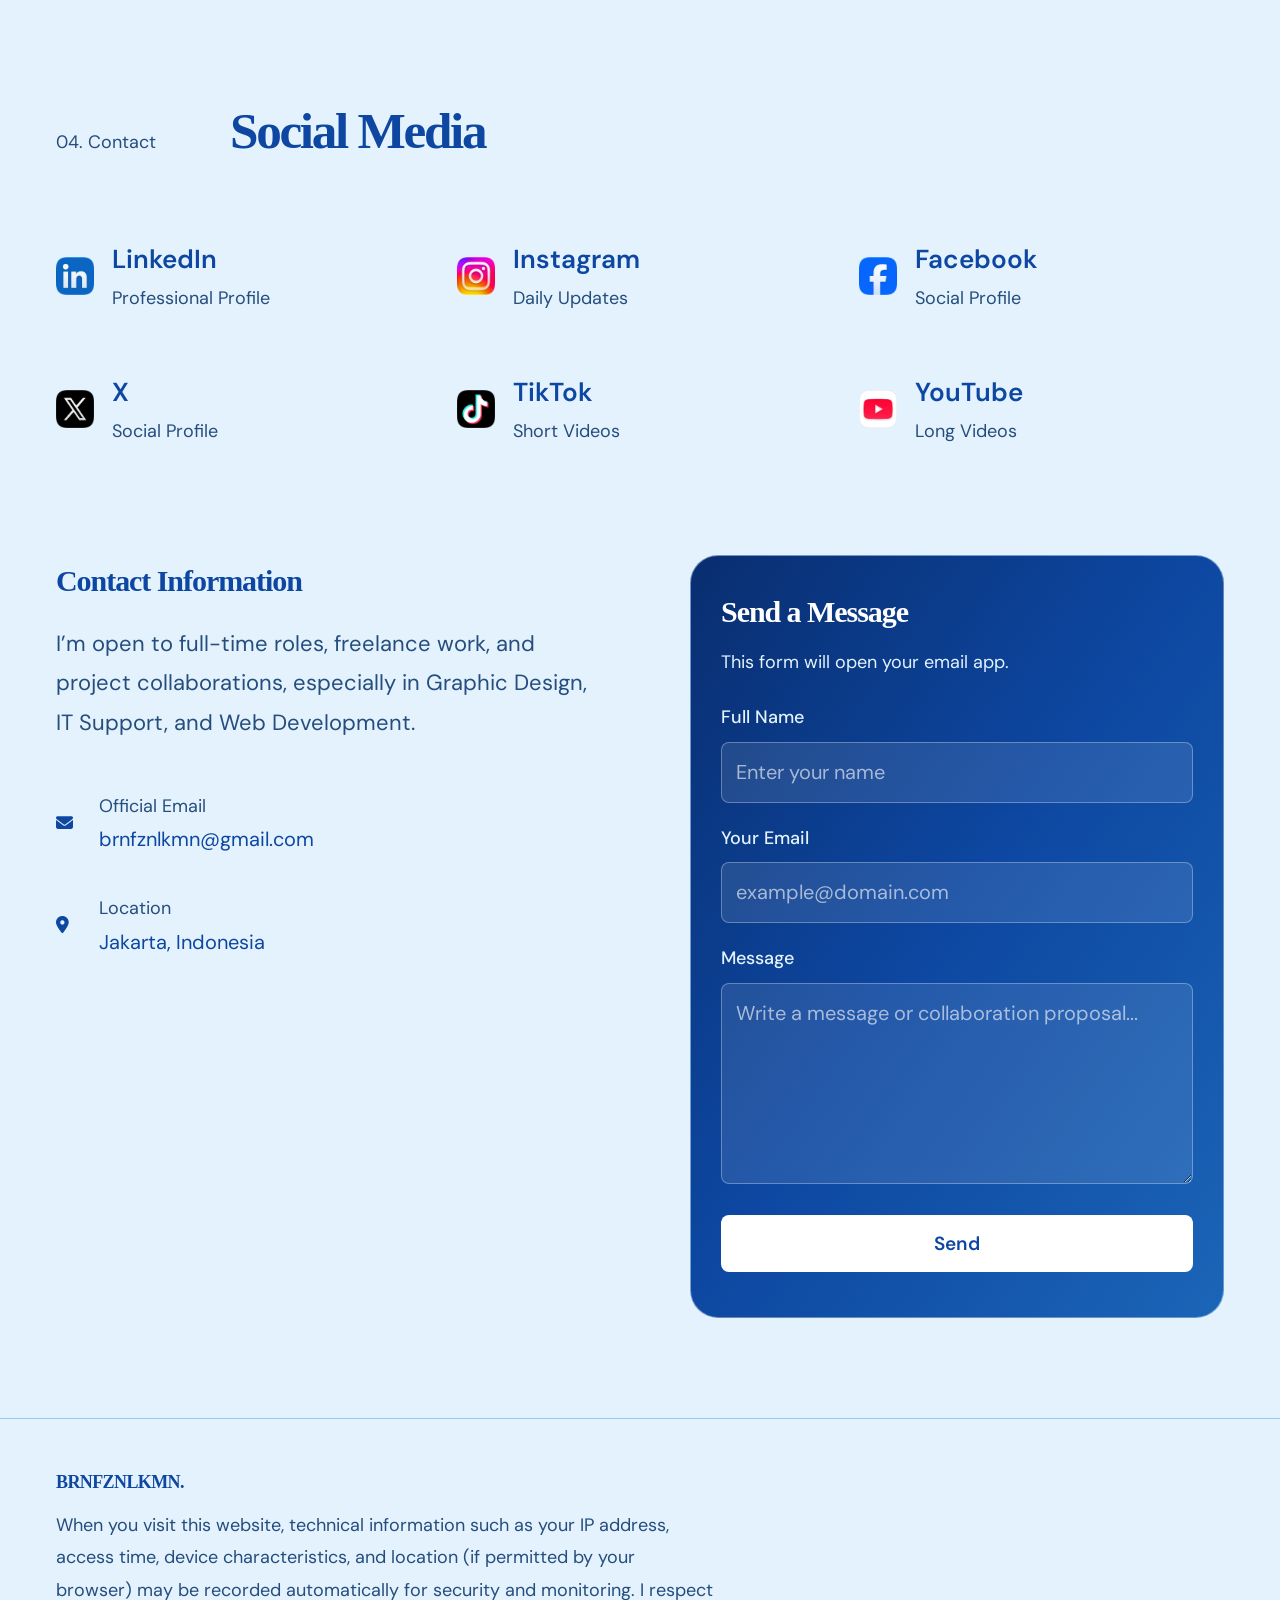
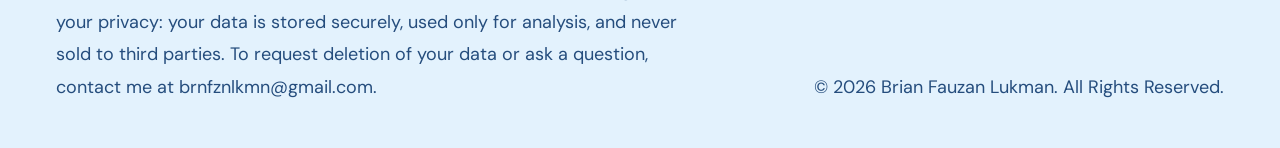
==== commit acaedfe9: "feat: remove average school exam score from education section" ====
--- a/index.html
+++ b/index.html
@@ -142,7 +142,7 @@
                                         <span class="badge">2018 - 2021</span>
                                     </div>
                                     <p class="edu-sub">Kompetensi Keahlian: Desain Grafis</p>
-                                    <p class="edu-score">Rata-rata Ujian Sekolah: <strong>84</strong> / 100</p>
+                                    
                                 </div>
                             </a>
                         </div>
--- a/portfolio.css
+++ b/portfolio.css
@@ -109,7 +109,7 @@
 .section-title { font-family: var(--font-serif); font-size: clamp(32px, 3.1vw, 46px); line-height: 1.15; letter-spacing: -.045em; font-weight: 800; }
 .about-overview-grid { display: grid; grid-template-columns: 1fr; gap: 40px; }
 .about-highlight-title { font-size: 28px; font-family: var(--font-serif); letter-spacing: -.025em; font-weight: 700; line-height: 1.3; max-width: 620px; margin-bottom: 24px; }
-.about-p { font-size: 22px; color: var(--muted); margin-bottom: 20px; line-height: 1.8; }
+.about-p { font-size: 22px; color: var(--muted); margin-bottom: 20px; line-height: 1.8; text-align: justify; }
 .about-stats-grid { display: grid; grid-template-columns: 1fr 1fr; align-content: start; gap: 28px; }
 .stat-card { padding-top: 15px; }
 .stat-number { font-family: var(--font-serif); font-size: 46px; font-weight: 800; line-height: 1.2; letter-spacing: -.035em; }
@@ -141,10 +141,10 @@
 .experience-section { background: linear-gradient(125deg, #092e70 0%, #0d47a1 48%, #1b65b7 100%); color: #ffffff; --ink: #ffffff; --muted: #e3f2fd; --line: rgba(227, 242, 253, .45); --accent: #c5e9ff; }
 .experience-section .section-title { color: var(--ink); }
 :root[data-theme="dark"] .hero-grid {
-    background: linear-gradient(115deg, #000000 0%, #061b41 48%, #0d47a1 100%);
+    background: linear-gradient(125deg, #092e70 0%, #0d47a1 48%, #1b65b7 100%);
     border: 1px solid #234776;
-    --hero-ink: #ffffff;
-    --hero-muted: #e1e5ec;
+    --hero-ink: #c5e9ff;
+    --hero-muted: #e3f2fd;
 }
 :root[data-theme="dark"] .hero-kicker {
     color: #ffffff;
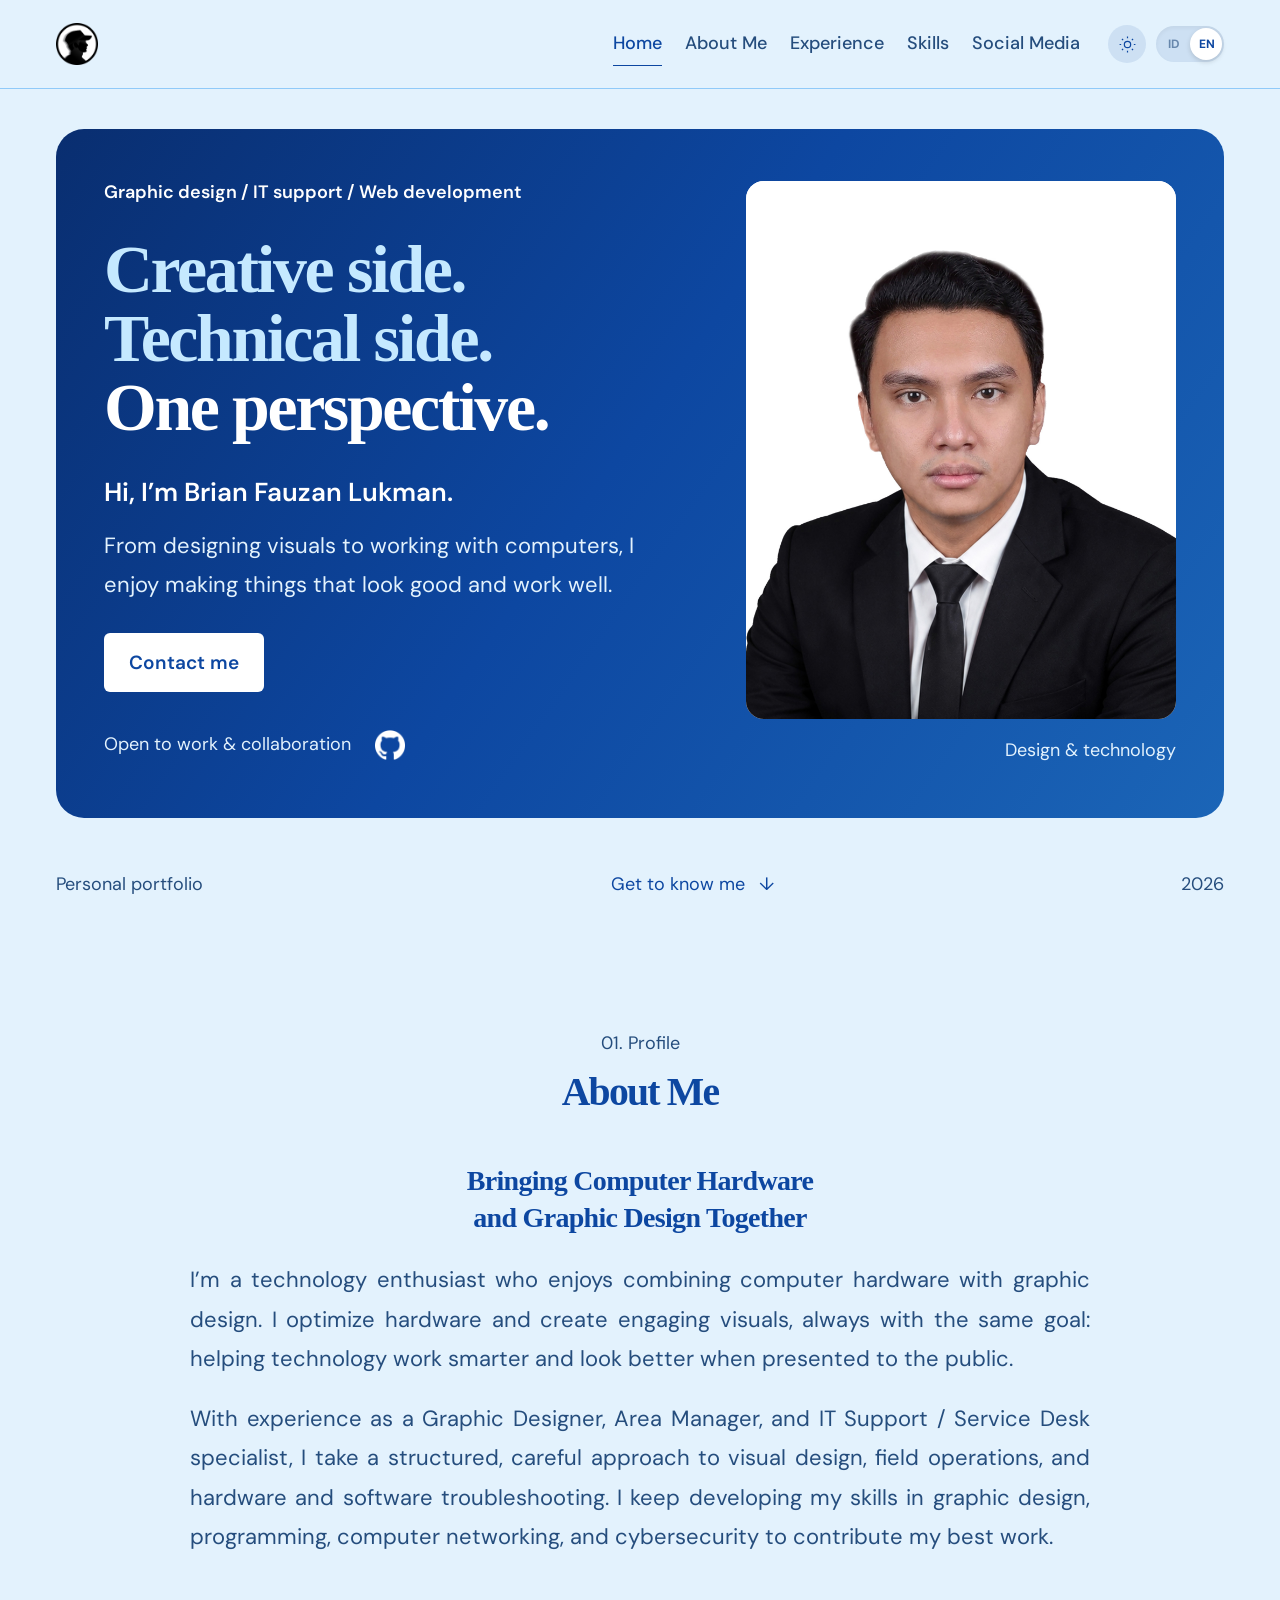
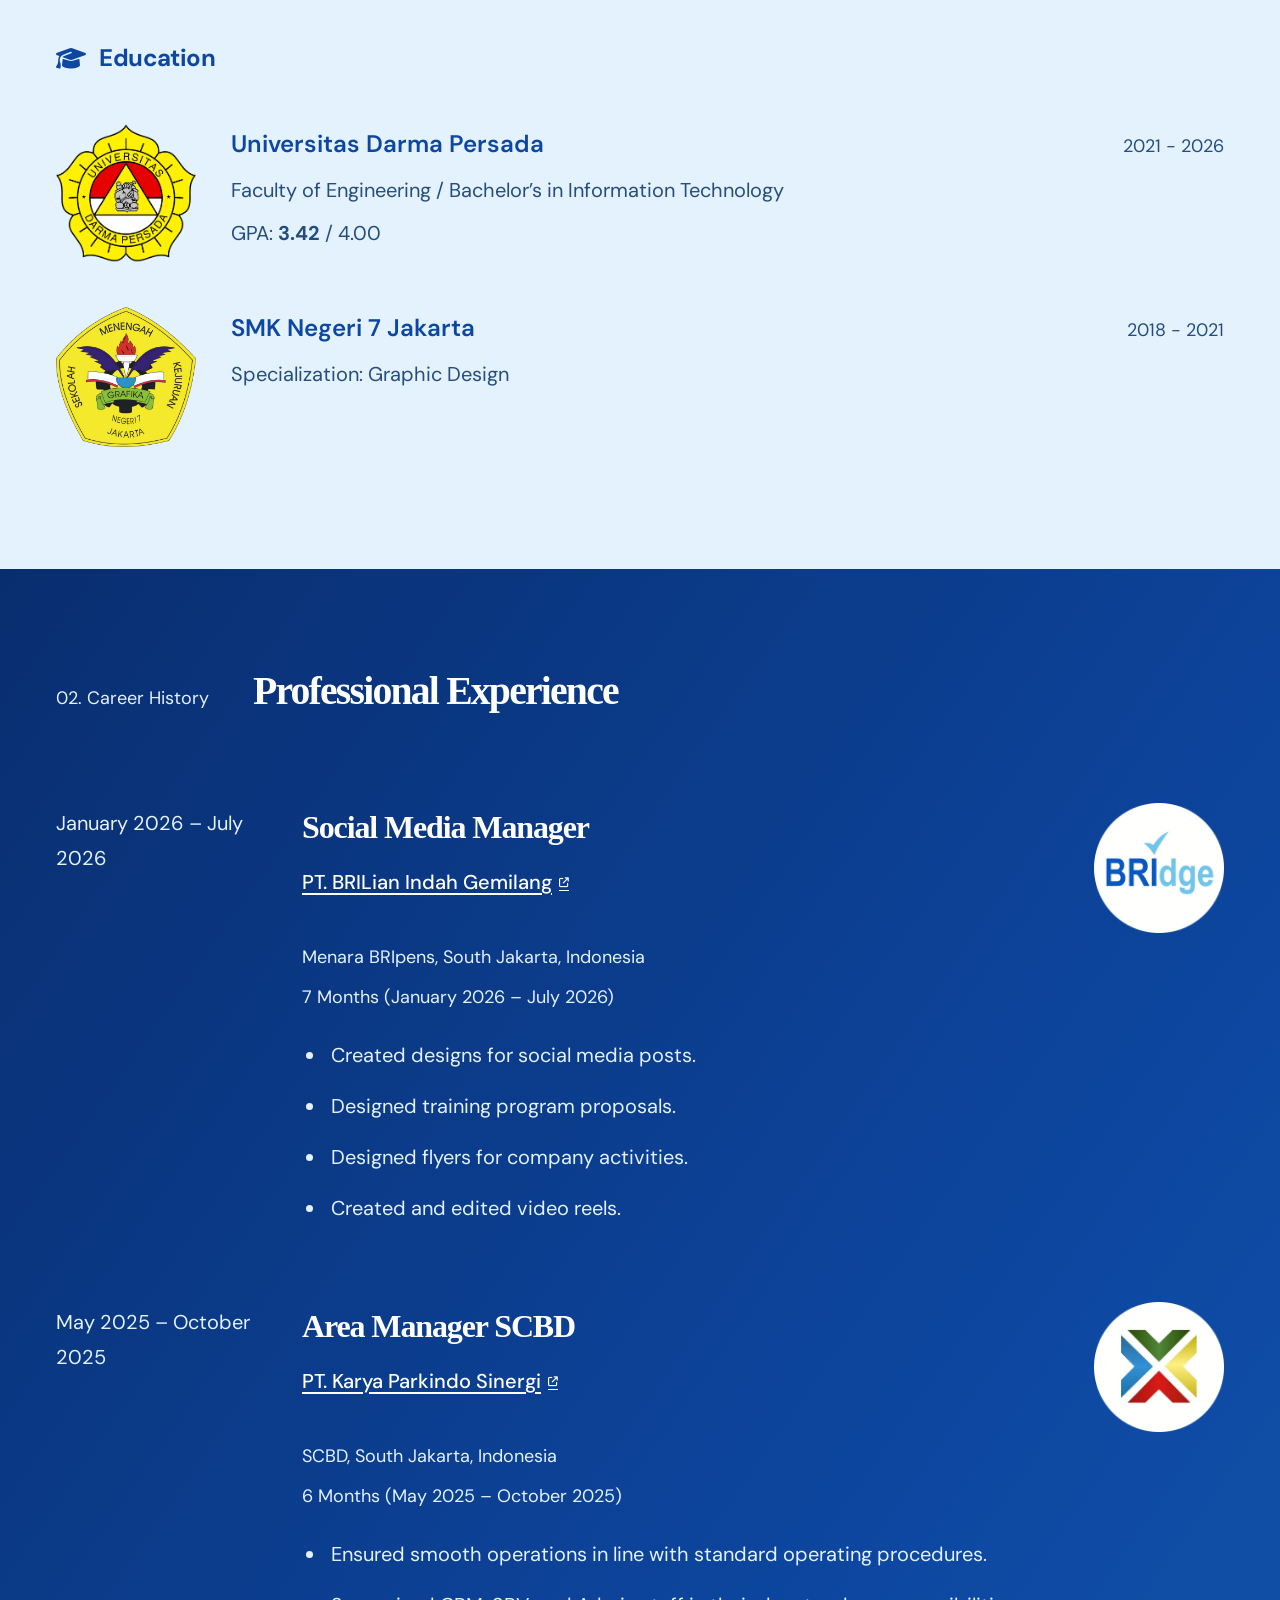
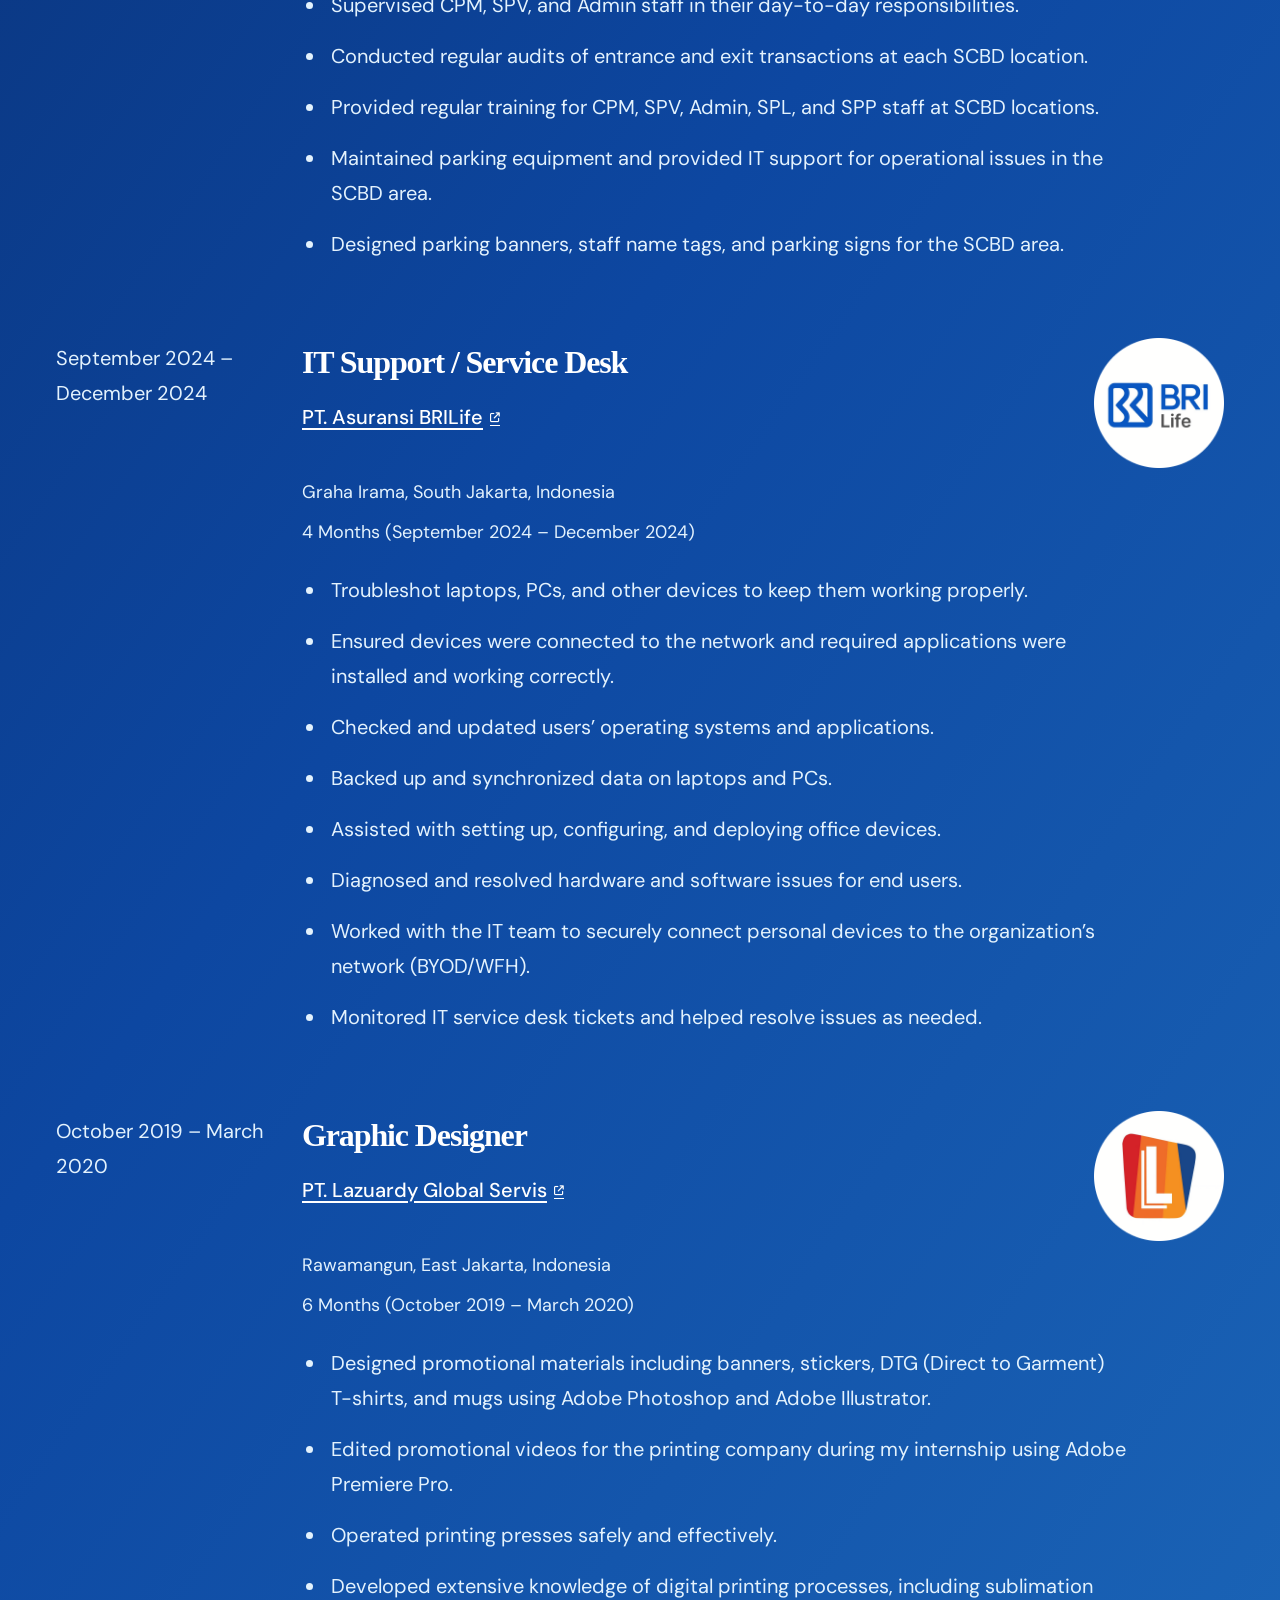
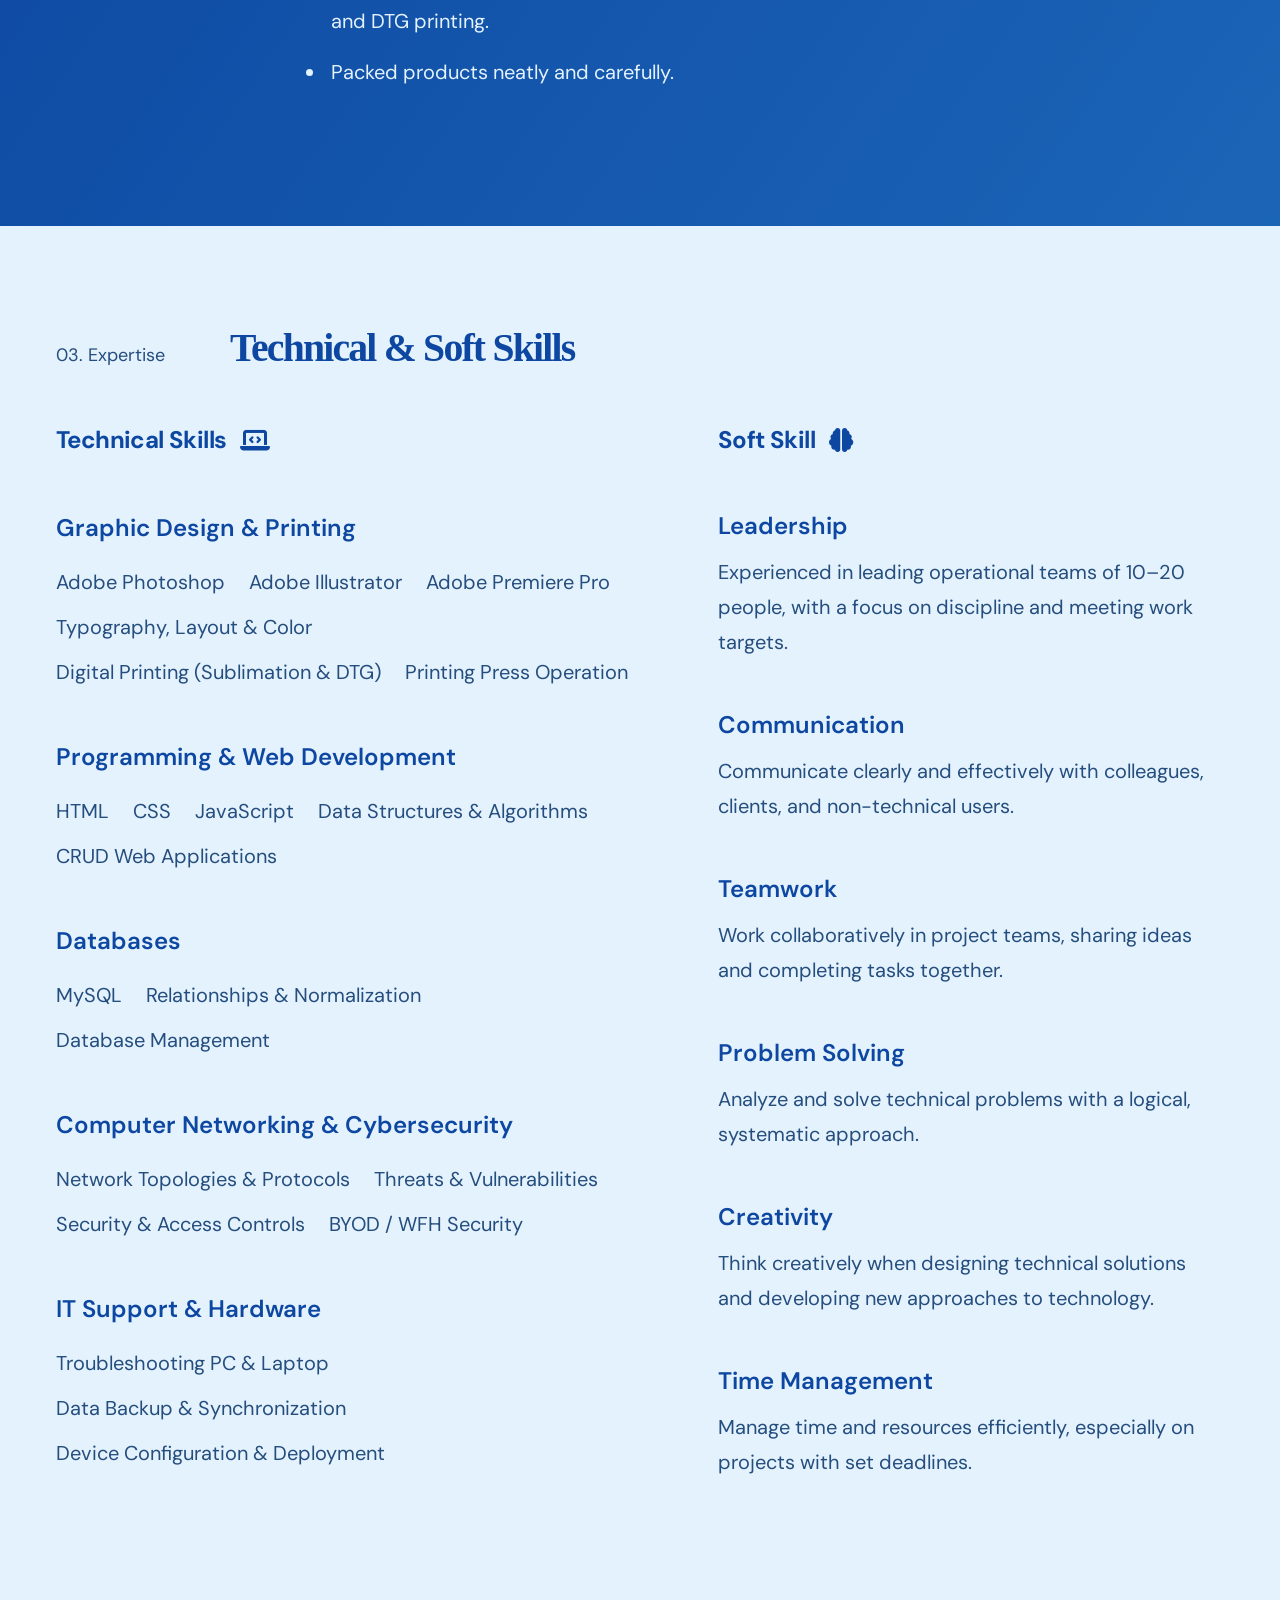
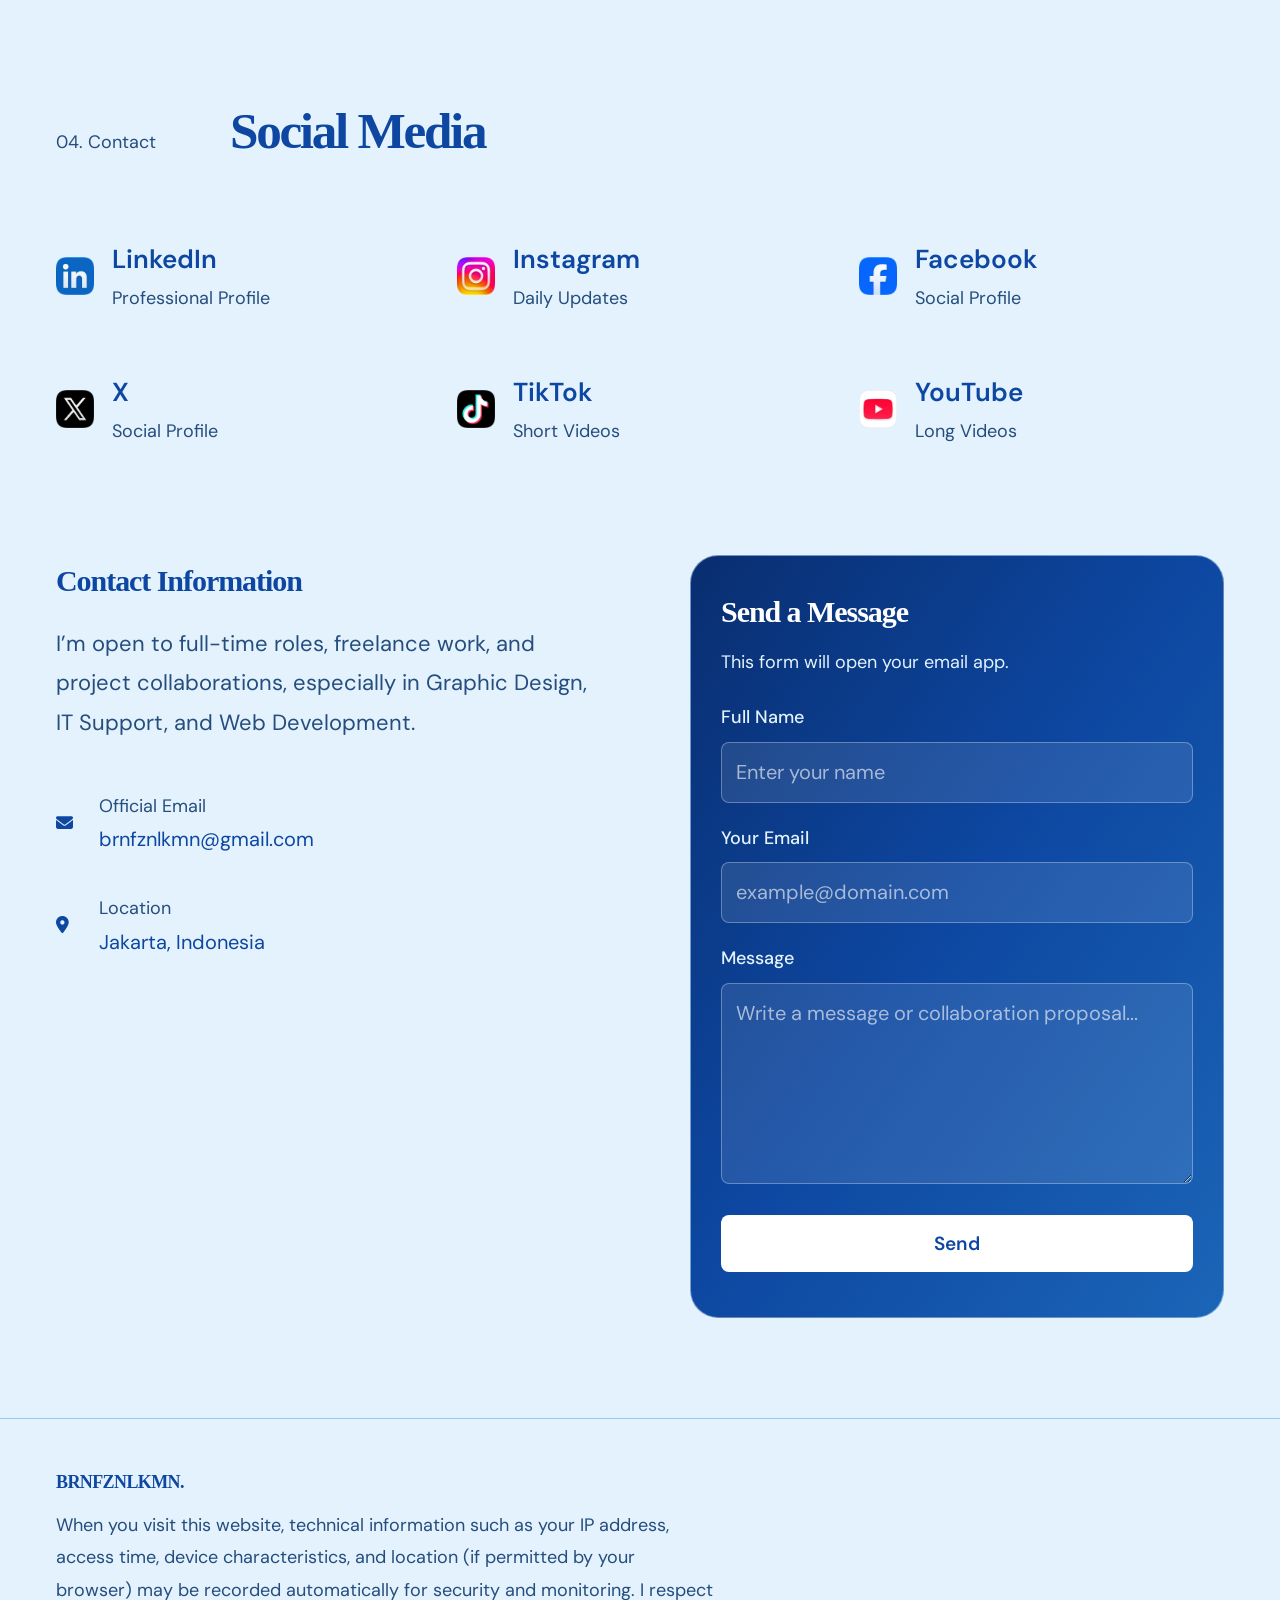
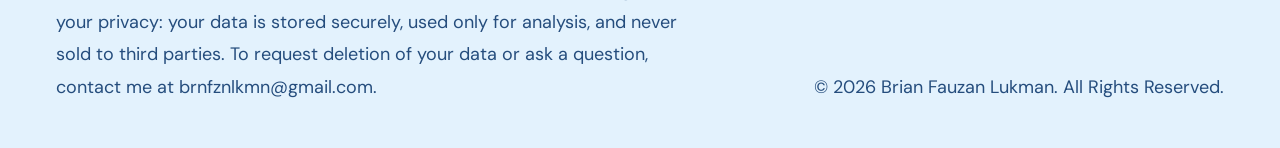
==== commit 514e18bf: "style: force white color on hero kicker and fix icon spacing in titles" ====
--- a/index.html
+++ b/index.html
@@ -121,7 +121,7 @@
                 <div class="about-details-grid">
                     <!-- Left Column: Education -->
                     <div class="education-column">
-                        <h4 class="sub-section-title"><i class="fa-solid fa-graduation-cap"></i> Riwayat Pendidikan</h4>
+                        <h4 class="sub-section-title" style="display: flex; align-items: center; gap: 14px;"><i class="fa-solid fa-graduation-cap"></i> Riwayat Pendidikan</h4>
                         <div class="education-card-container">
                             <a href="https://unsada.ac.id/" class="edu-card" target="_blank" rel="noopener noreferrer">
                                 <div class="edu-logo-wrapper"><img src="assets/Unsada.png" alt="Logo Unsada" class="edu-logo"></div>
@@ -358,7 +358,7 @@
                     <!-- COLUMN 1: SKILLS -->
                     <div class="skills-column">
 
-                        <h3 class="column-title" style="display: flex; align-items: center; gap: 8px;">
+                        <h3 class="column-title" style="display: flex; align-items: center; gap: 14px;">
                             Keahlian Teknis
                             <i class="fa-solid fa-laptop-code"></i>
                         </h3>
@@ -538,7 +538,7 @@
                     <!-- COLUMN 2: CERTIFICATIONS -->
                     <div class="skills-column">
 
-                        <h3 class="column-title" style="display: flex; align-items: center; gap: 8px;">
+                        <h3 class="column-title" style="display: flex; align-items: center; gap: 14px;">
                             Soft Skill
                             <i class="fa-solid fa-brain"></i>
                         </h3>
--- a/portfolio.css
+++ b/portfolio.css
@@ -78,7 +78,7 @@
 .mobile-nav-toggle { display: none; }
 .hero-section { padding-top: 40px; }
 .hero-grid { display: grid; grid-template-columns: 1.4fr 1fr; gap: 40px; align-items: center; padding: 48px; background: linear-gradient(125deg, #092e70 0%, #0d47a1 48%, #1b65b7 100%); color: var(--hero-ink); border-radius: 28px; }
-.hero-kicker { font-size: 18px; font-weight: 600; margin-bottom: 26px; }
+.hero-kicker { font-size: 18px; font-weight: 600; margin-bottom: 26px; color: #ffffff; }
 .hero-title { font-family: var(--font-serif); font-size: clamp(48px, 5.3vw, 76px); font-weight: 800; font-variation-settings: 'opsz' 72; letter-spacing: -.035em; line-height: 1.02; }
 .hero-title > span:not(.language-copy) { color: #ffffff; }
 .hero-subtitle { font-size: 26px; font-weight: 600; margin: 28px 0 10px; }
@@ -146,9 +146,6 @@
     --hero-ink: #c5e9ff;
     --hero-muted: #e3f2fd;
 }
-:root[data-theme="dark"] .hero-kicker {
-    color: #ffffff;
-}
 :root[data-theme="dark"] .section-tag {
     color: #ffffff;
 }
